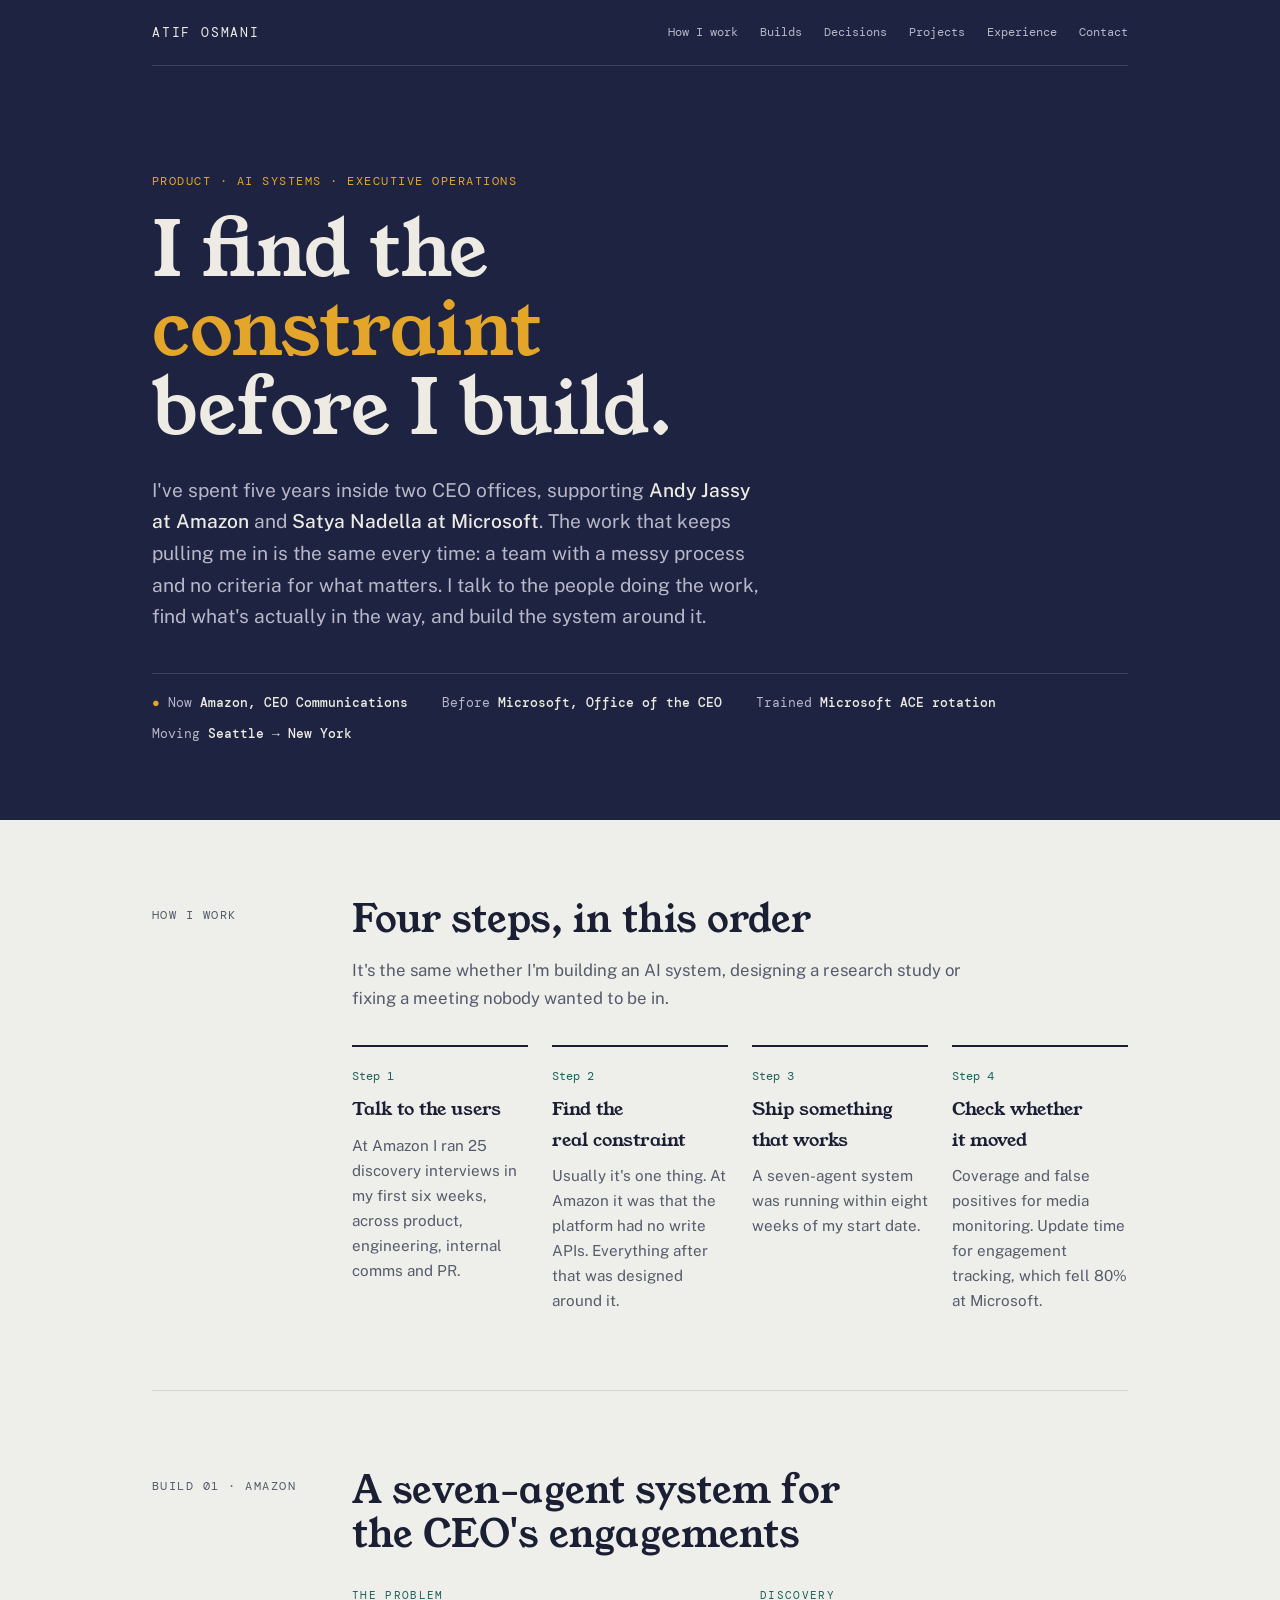
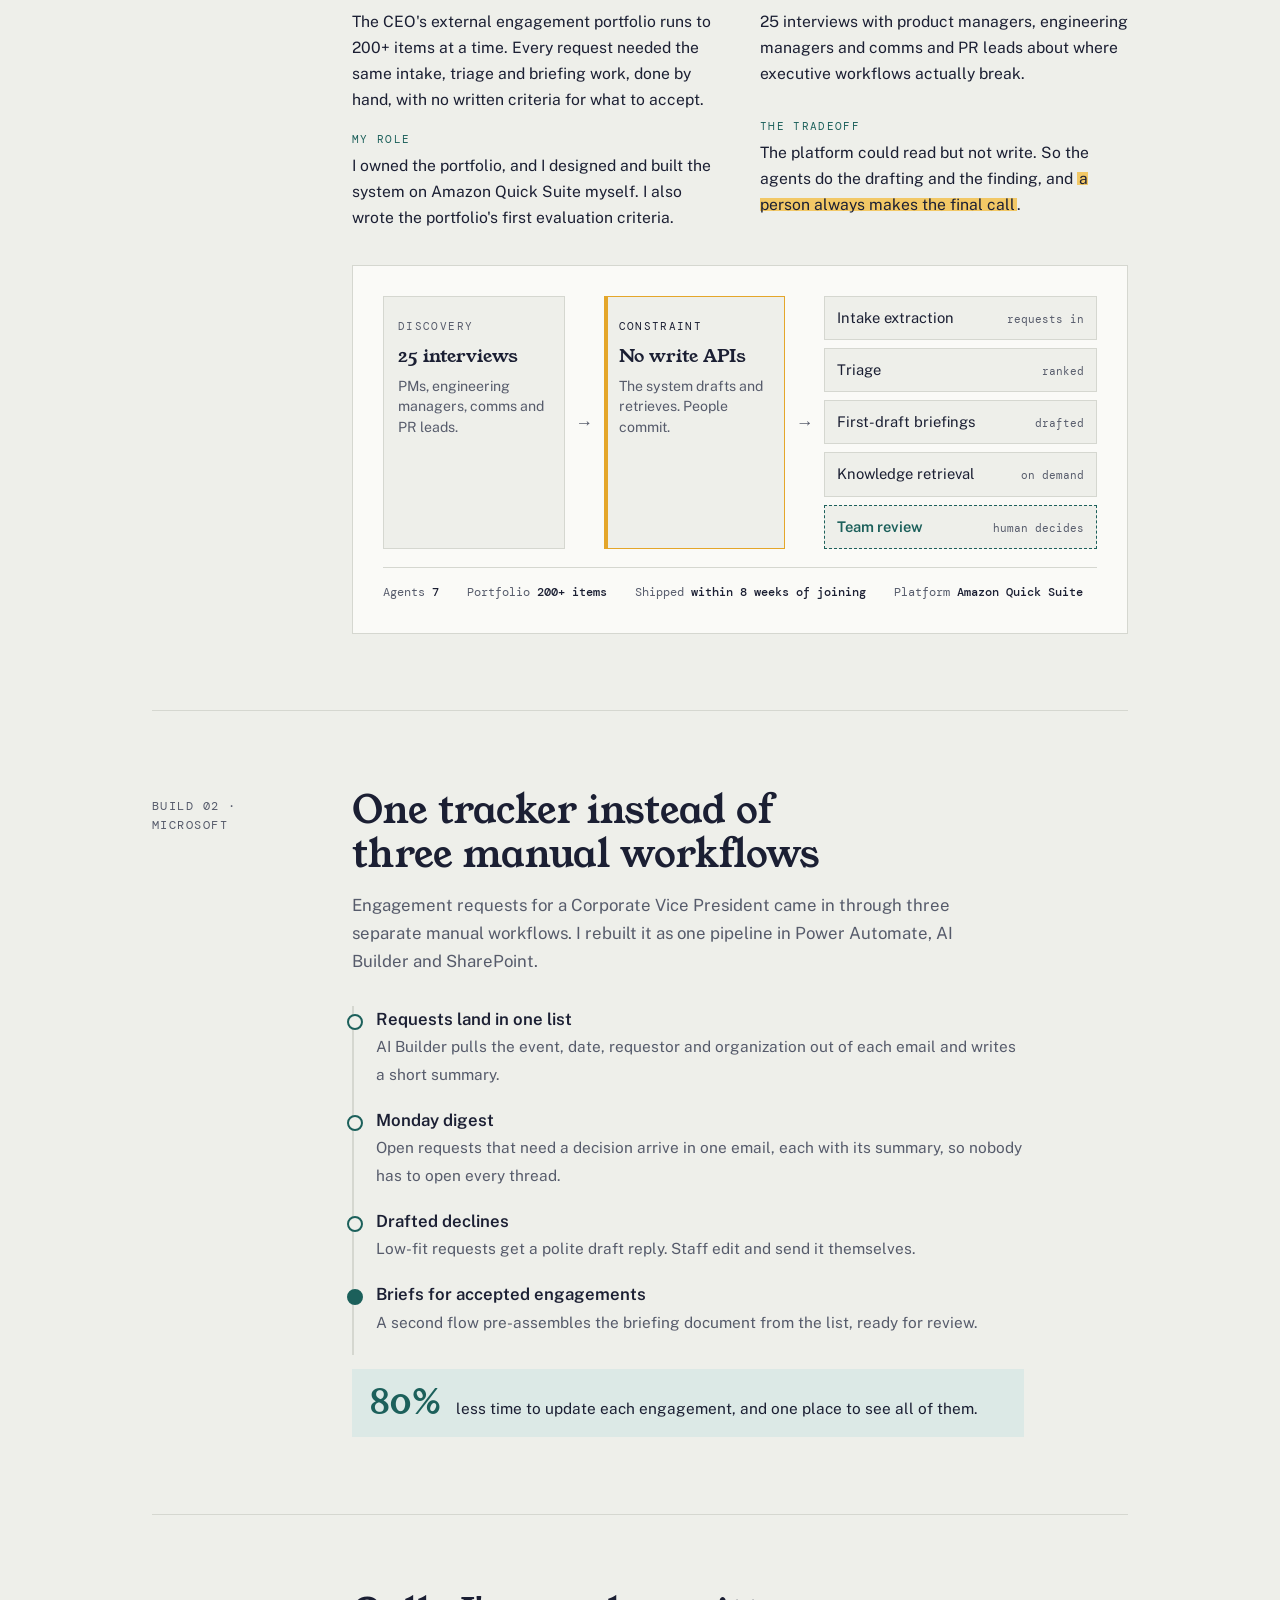
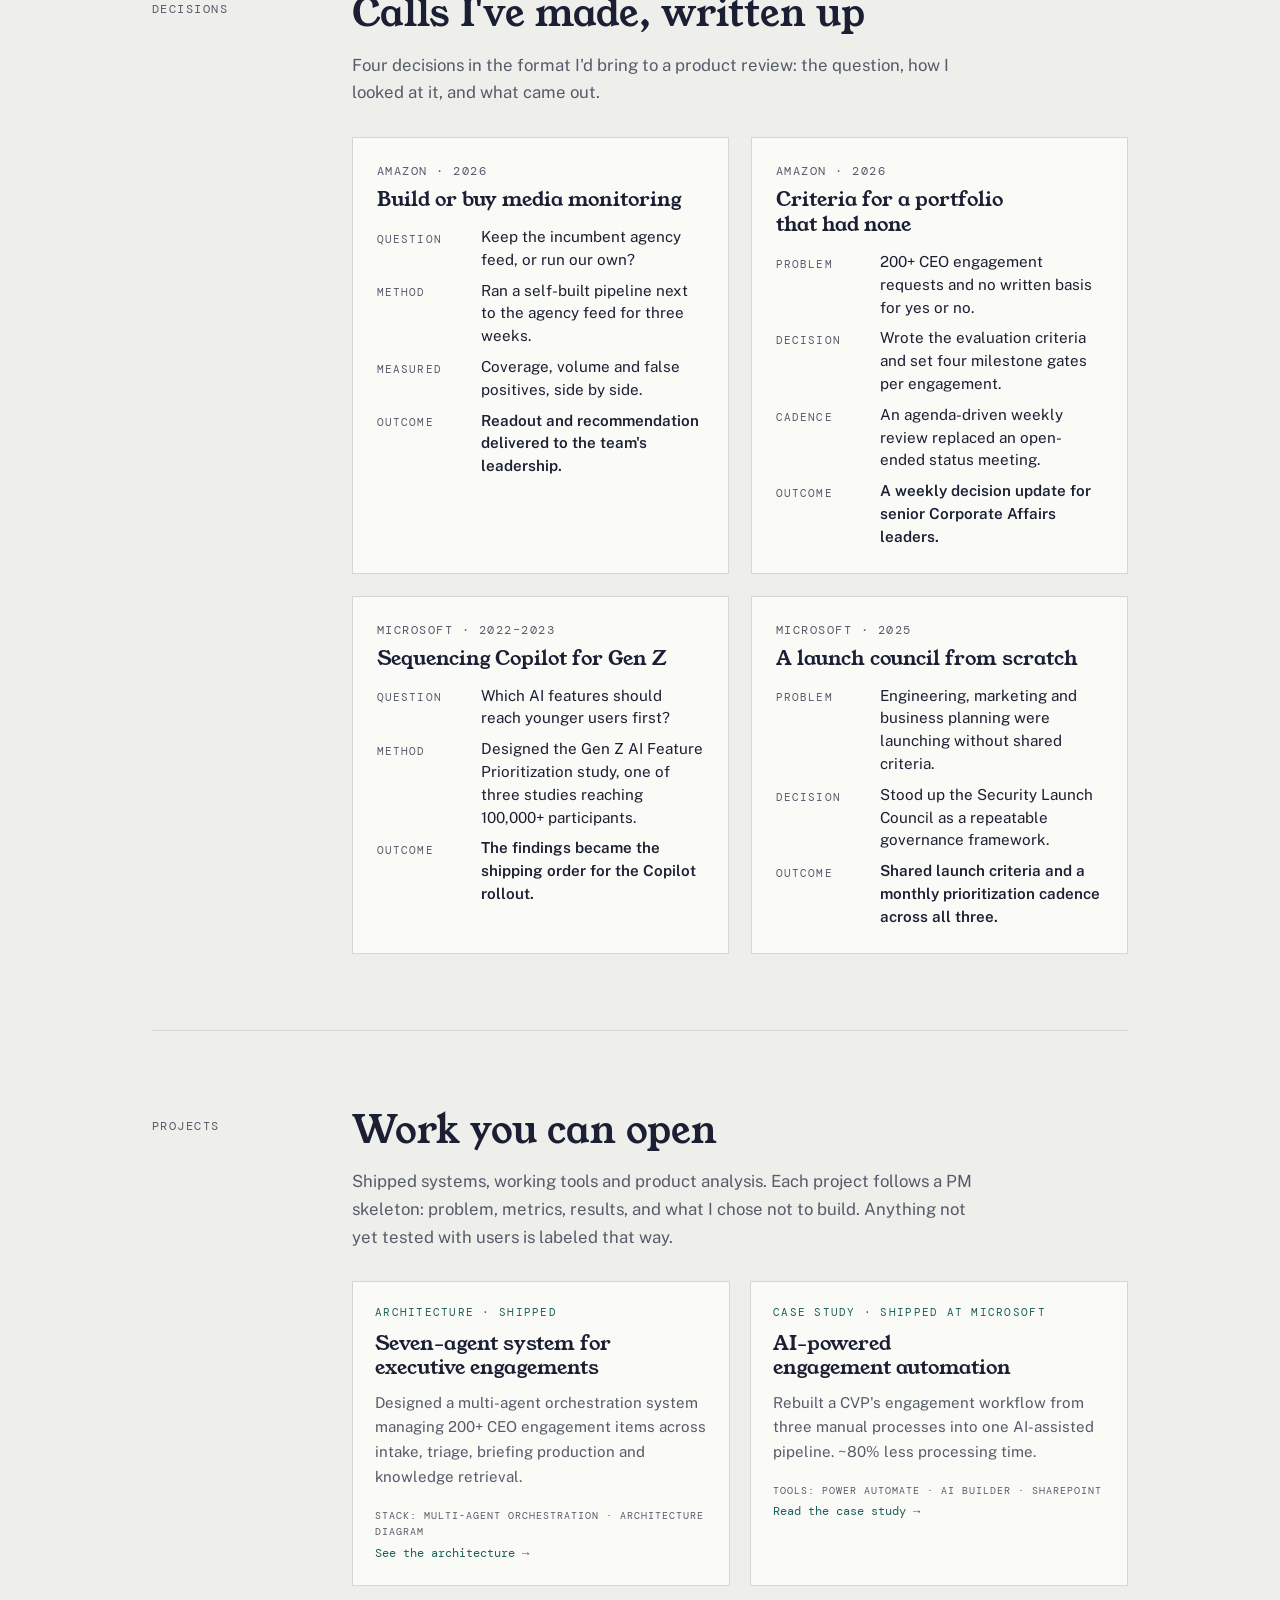
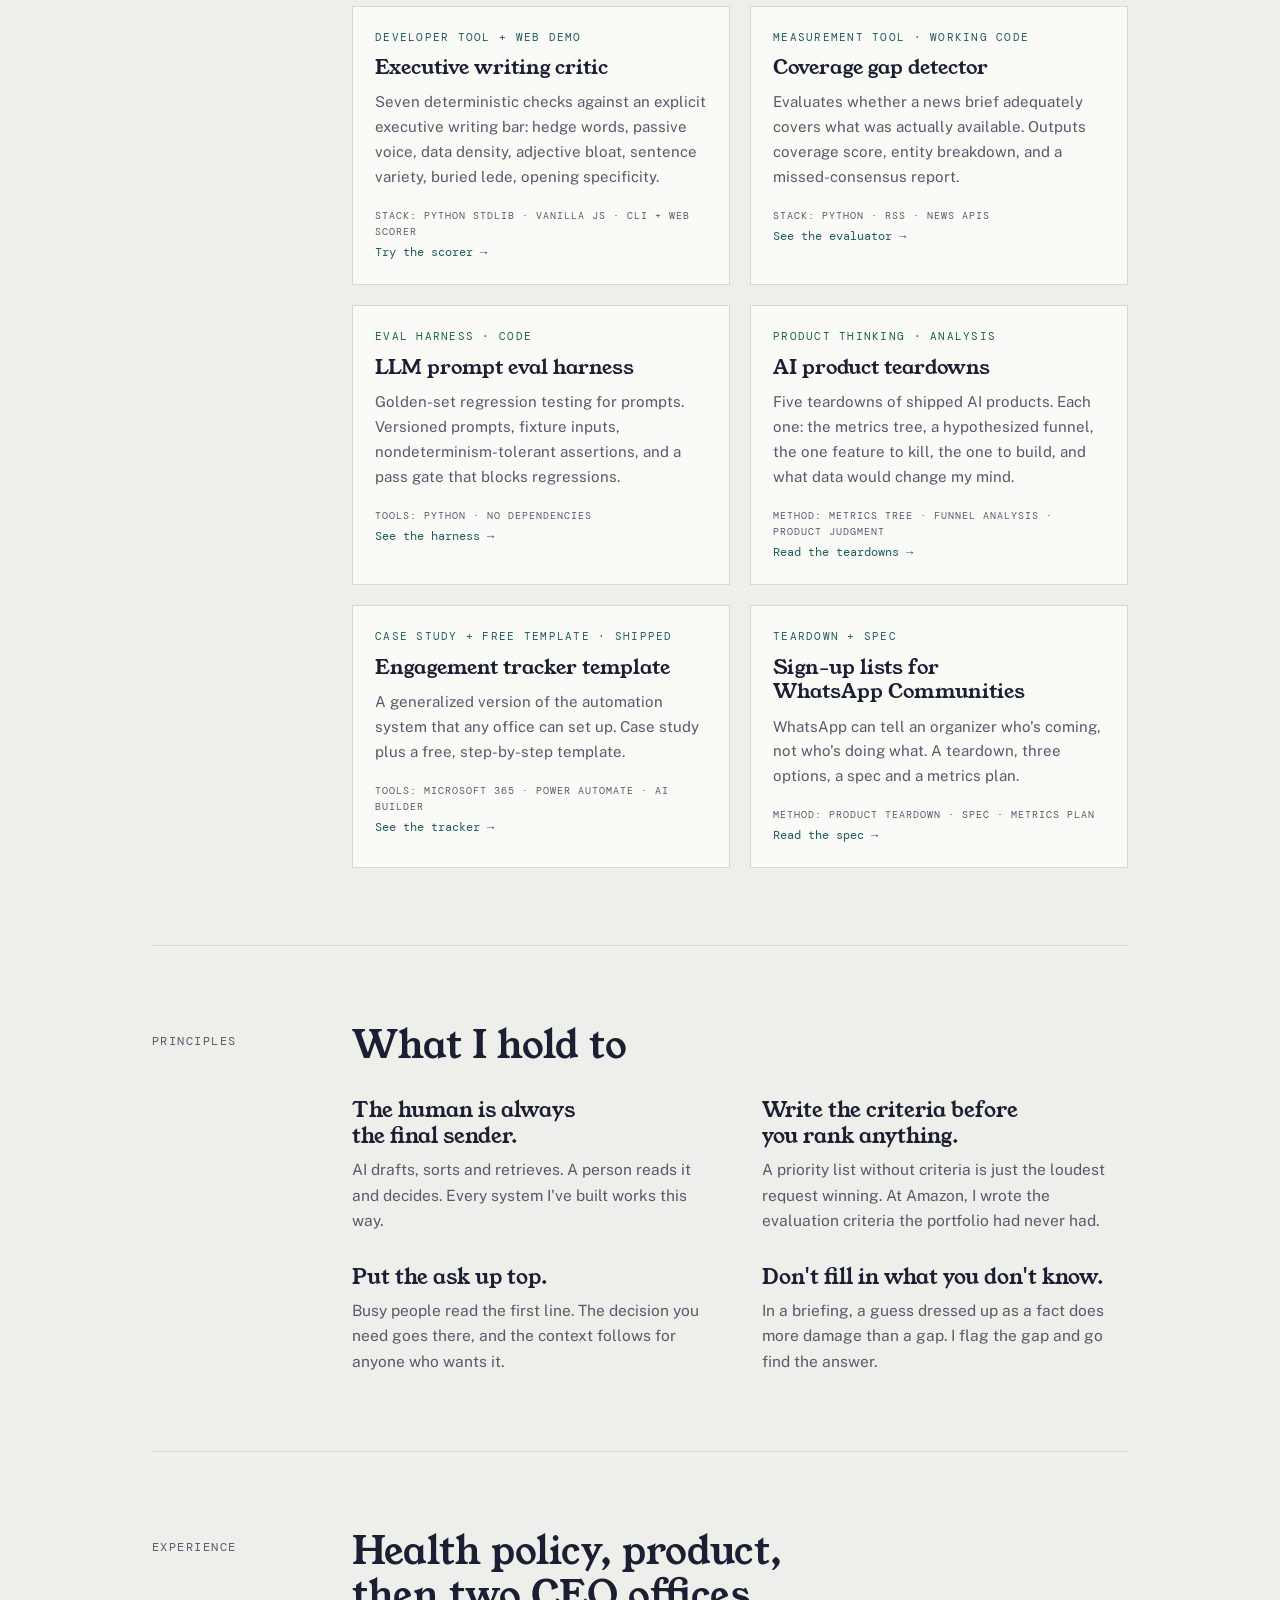
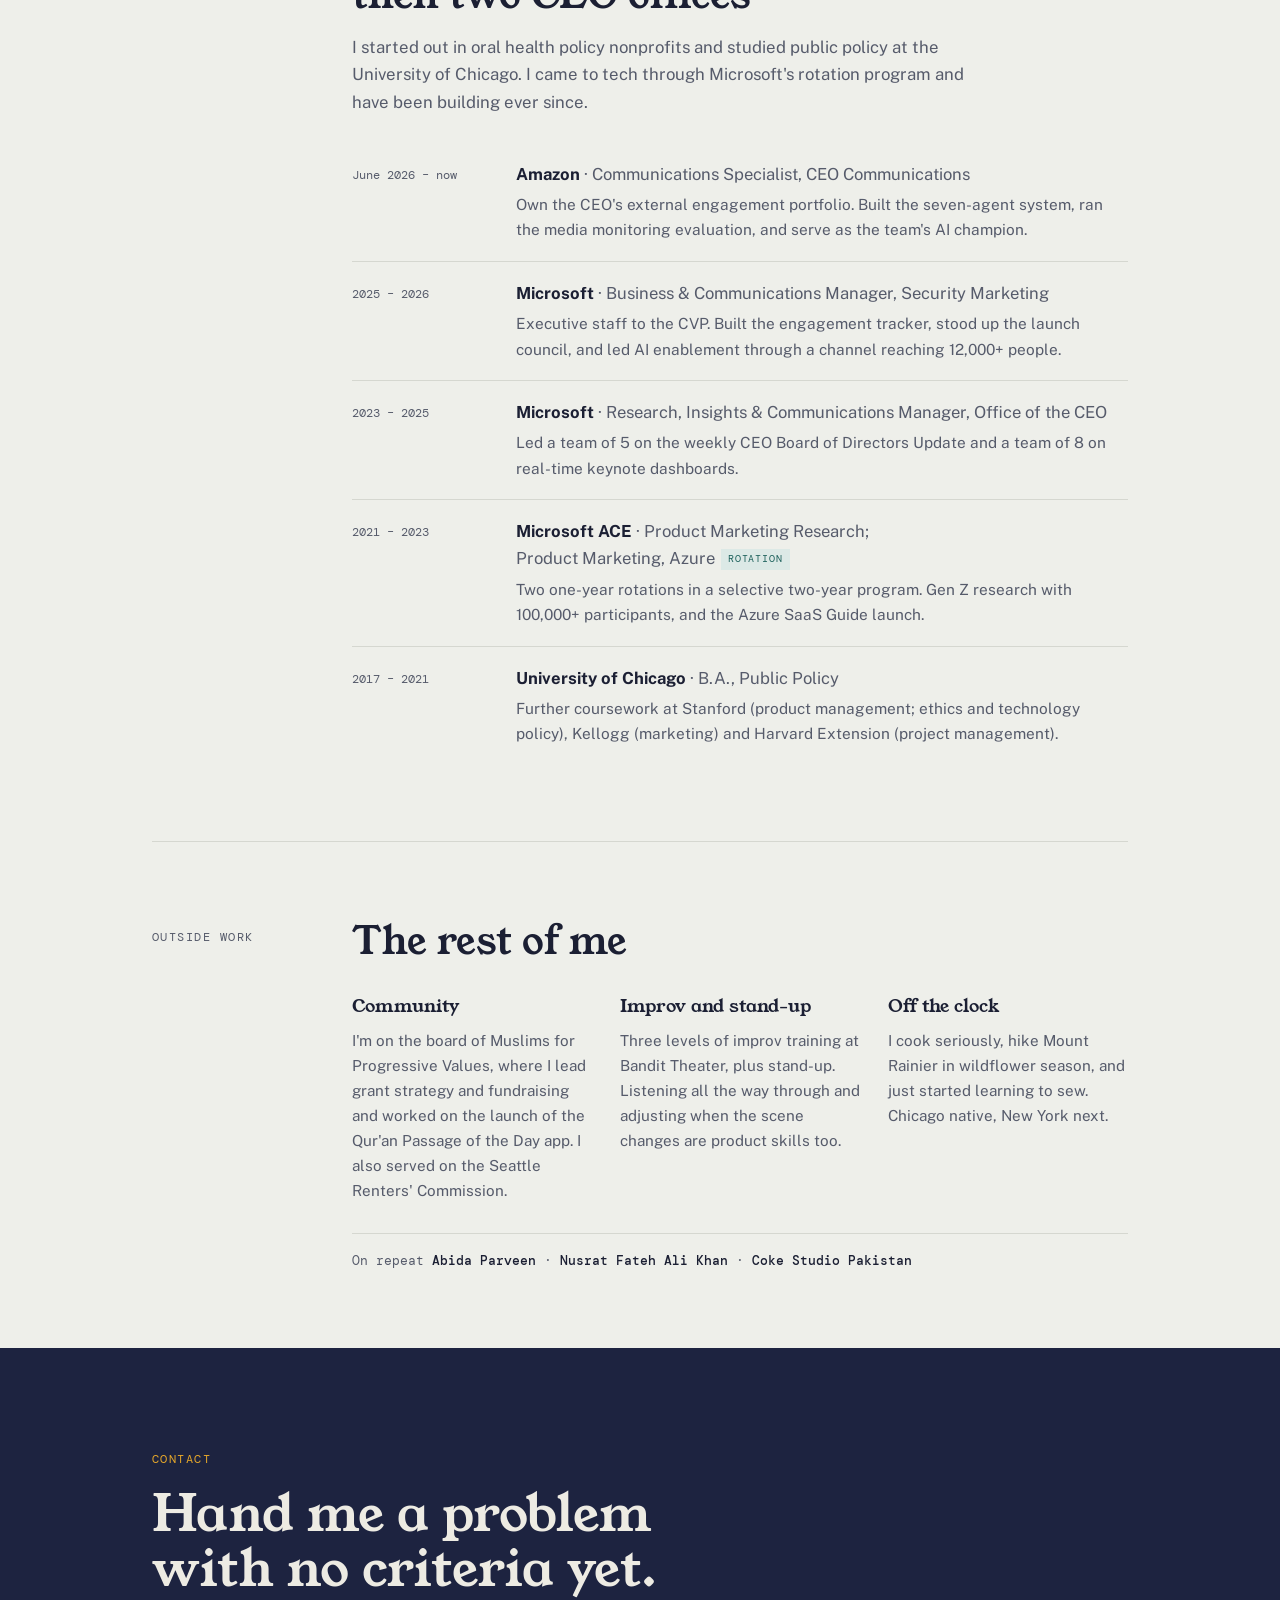
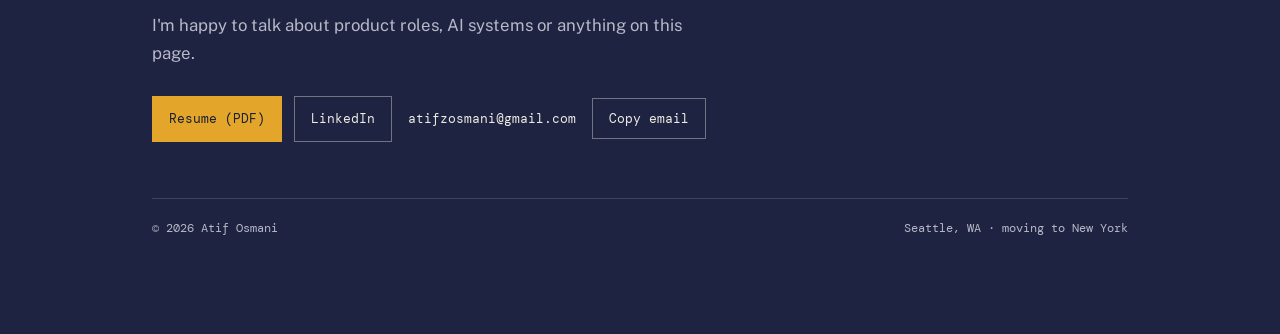
==== index.html @ 1405d745 "Add full PM portfolio: agent system, writing critic, coverage gap detector, eval harness, AI teardow" ====
<!DOCTYPE html>
<html lang="en">
<head>
<meta charset="UTF-8">
<meta name="viewport" content="width=device-width, initial-scale=1.0">
<title>Atif Osmani</title>
<meta name="description" content="Atif Osmani builds AI systems and operating models for executive teams. He starts with the users and finds the constraint before he builds.">
<link rel="preconnect" href="https://fonts.googleapis.com">
<link rel="preconnect" href="https://fonts.gstatic.com" crossorigin>
<link href="https://fonts.googleapis.com/css2?family=Young+Serif&family=Public+Sans:ital,wght@0,400;0,500;0,600;0,700;1,400&family=DM+Mono:wght@400;500&display=swap" rel="stylesheet">
<style>
/* Layout: an indigo title band, then a working notebook. A narrow margin rail labels each section the way a spec labels its fields. Marigold is used only to mark the thing that matters. */
:root{
  --paper:#EEEFEA;
  --sheet:#FAFAF7;
  --ink:#1B1F33;
  --muted:#565B6B;
  --rule:#D5D7D0;
  --indigo:#1D2340;
  --on-indigo:#EDEBE3;
  --on-indigo-muted:#B9B8C8;
  --marigold:#E4A62A;
  --mark-bg:#F2C866;
  --teal:#1C605B;
  --teal-soft:#DCE9E6;
  --display:'Young Serif',Georgia,'Times New Roman',serif;
  --body:'Public Sans','Helvetica Neue',Arial,sans-serif;
  --mono:'DM Mono',ui-monospace,Menlo,monospace;
  --rail:10.5rem;
  --maxw:66rem;
}
@media (prefers-color-scheme:dark){:root:not([data-theme="light"]){
  --paper:#12152A;--sheet:#191D34;--ink:#E9E8E1;--muted:#A3A5B6;--rule:#2B3049;
  --indigo:#0C0F20;--on-indigo:#EDEBE3;--on-indigo-muted:#A9A8BA;
  --marigold:#E9B447;--mark-bg:#7A5A12;--teal:#78C4BA;--teal-soft:#1B3431;color-scheme:dark}}
:root[data-theme="dark"]{
  --paper:#12152A;--sheet:#191D34;--ink:#E9E8E1;--muted:#A3A5B6;--rule:#2B3049;
  --indigo:#0C0F20;--on-indigo:#EDEBE3;--on-indigo-muted:#A9A8BA;
  --marigold:#E9B447;--mark-bg:#7A5A12;--teal:#78C4BA;--teal-soft:#1B3431;color-scheme:dark}

*{box-sizing:border-box}
html{scroll-behavior:smooth}
body{margin:0;background:var(--paper);color:var(--ink);font-family:var(--body);font-size:1.05rem;line-height:1.65;-webkit-font-smoothing:antialiased}
.wrap{max-width:var(--maxw);margin:0 auto;padding-inline:clamp(16px,4vw,40px)}
a{color:var(--teal);text-underline-offset:3px}
a:focus-visible,button:focus-visible{outline:2px solid var(--marigold);outline-offset:3px;border-radius:2px}
h1,h2,h3{font-family:var(--display);font-weight:400;text-wrap:balance;margin:0}
p{margin:0}
.label{font-family:var(--mono);font-size:.72rem;letter-spacing:.13em;text-transform:uppercase;color:var(--muted)}

/* title band */
.band{background:var(--indigo);color:var(--on-indigo)}
.top{display:flex;justify-content:space-between;align-items:center;gap:16px;flex-wrap:wrap;padding-block:22px;border-bottom:1px solid rgba(237,235,227,.16)}
.top .who{font-family:var(--mono);font-size:.8rem;letter-spacing:.14em;text-transform:uppercase}
.top nav{display:flex;gap:22px;flex-wrap:wrap}
.top nav a{font-family:var(--mono);font-size:.78rem;color:var(--on-indigo-muted);text-decoration:none}
.top nav a:hover{color:var(--marigold)}
.hero{padding-block:clamp(52px,8vw,100px) clamp(44px,6vw,76px)}
.hero .label{color:var(--marigold)}
.hero h1{font-size:clamp(2.5rem,6.6vw,4.7rem);line-height:1.05;max-width:13ch;margin-top:18px}
.hero h1 em{font-style:normal;color:var(--marigold)}
.hero .lede{max-width:38rem;font-size:1.2rem;color:var(--on-indigo-muted);margin-top:26px}
.hero .lede b{color:var(--on-indigo);font-weight:500}
.facts{display:flex;flex-wrap:wrap;gap:10px 34px;margin-top:40px;padding-top:18px;border-top:1px solid rgba(237,235,227,.16);font-family:var(--mono);font-size:.8rem;color:var(--on-indigo-muted)}
.facts b{color:var(--on-indigo);font-weight:500}
.facts .dot{color:var(--marigold)}

/* spec rows */
.row{display:grid;grid-template-columns:var(--rail) minmax(0,1fr);gap:32px;padding-block:clamp(48px,6vw,80px);border-top:1px solid var(--rule)}
.row:first-of-type{border-top:0}
.row > .label{padding-top:.55rem}
.row h2{font-size:clamp(1.75rem,3.4vw,2.4rem);line-height:1.15;margin-bottom:16px}
.intro{max-width:40rem;color:var(--muted)}
.intro + .intro{margin-top:12px}
mark{background:linear-gradient(transparent 14%,var(--mark-bg) 14%,var(--mark-bg) 86%,transparent 86%);color:inherit;padding:0 .1em}

/* method */
.steps{list-style:none;padding:0;margin:32px 0 0;display:grid;grid-template-columns:repeat(4,minmax(0,1fr));gap:24px}
.steps li{border-top:2px solid var(--ink);padding-top:14px;min-width:0}
.steps .n{font-family:var(--mono);font-size:.76rem;color:var(--teal)}
.steps h3{font-size:1.15rem;margin:6px 0 8px}
.steps p{font-size:.95rem;color:var(--muted)}

/* case study */
.case{margin-top:30px;display:grid;grid-template-columns:minmax(0,1fr) minmax(0,1fr);gap:18px 40px}
.case dl{margin:0;display:grid;gap:18px}
.case dt{font-family:var(--mono);font-size:.7rem;letter-spacing:.12em;text-transform:uppercase;color:var(--teal);margin-bottom:4px}
.case dd{margin:0;font-size:.98rem}
.flow{margin-top:34px;background:var(--sheet);border:1px solid var(--rule);padding:clamp(18px,3vw,30px)}
.flow-grid{display:grid;grid-template-columns:minmax(0,1fr) auto minmax(0,1fr) auto minmax(0,1.5fr);align-items:stretch;gap:14px}
.node{border:1px solid var(--rule);padding:14px;min-width:0;background:var(--paper)}
.node .label{font-size:.66rem}
.node b{display:block;font-family:var(--display);font-weight:400;font-size:1.12rem;margin:4px 0}
.node p{font-size:.88rem;color:var(--muted);line-height:1.45}
.node.constraint{border-color:var(--marigold);box-shadow:inset 3px 0 0 var(--marigold)}
.node.constraint .label{color:var(--ink)}
.arrow{align-self:center;font-family:var(--mono);color:var(--muted);font-size:1.1rem}
.stages{display:flex;flex-direction:column;gap:8px}
.stage{display:flex;justify-content:space-between;gap:10px;align-items:baseline;border:1px solid var(--rule);background:var(--paper);padding:9px 12px;font-size:.92rem}
.stage span:last-child{font-family:var(--mono);font-size:.7rem;color:var(--muted);white-space:nowrap}
.stage.human{border-style:dashed;border-color:var(--teal)}
.stage.human span:first-child{color:var(--teal);font-weight:600}
.flow-foot{display:flex;flex-wrap:wrap;gap:8px 28px;margin-top:18px;padding-top:14px;border-top:1px solid var(--rule);font-family:var(--mono);font-size:.78rem;color:var(--muted)}
.flow-foot b{color:var(--ink);font-weight:500}

/* pipeline list for case 2 */
.pipe{list-style:none;padding:0;margin:30px 0 0;border-left:2px solid var(--rule)}
.pipe li{position:relative;padding:0 0 18px 22px;max-width:42rem}
.pipe li::before{content:"";position:absolute;left:-7px;top:.5rem;width:12px;height:12px;border-radius:50%;background:var(--paper);border:2px solid var(--teal)}
.pipe li.last::before{background:var(--teal)}
.pipe b{display:block;font-weight:600}
.pipe span{color:var(--muted);font-size:.96rem}
.result{display:flex;align-items:baseline;gap:14px;flex-wrap:wrap;margin-top:14px;padding:16px 18px;background:var(--teal-soft);max-width:42rem}
.result .big{font-family:var(--display);font-size:2.2rem;line-height:1;color:var(--teal)}
.result p{font-size:.96rem;flex:1;min-width:14rem}

/* decision records */
.records{display:grid;grid-template-columns:repeat(2,minmax(0,1fr));gap:22px;margin-top:30px}
.record{background:var(--sheet);border:1px solid var(--rule);padding:24px;min-width:0;display:flex;flex-direction:column;gap:14px}
.record header{display:flex;flex-direction:column;gap:6px}
.record h3{font-size:1.25rem;line-height:1.25}
.record dl{margin:0;display:grid;grid-template-columns:5.6rem minmax(0,1fr);gap:8px 14px}
.record dt{font-family:var(--mono);font-size:.68rem;letter-spacing:.1em;text-transform:uppercase;color:var(--muted);padding-top:.3rem}
.record dd{margin:0;font-size:.95rem;line-height:1.5}
.record dd.out{font-weight:600}

/* projects */
.projects{display:grid;grid-template-columns:repeat(3,minmax(0,1fr));gap:20px;margin-top:30px}
.project{display:flex;flex-direction:column;gap:10px;background:var(--sheet);border:1px solid var(--rule);padding:22px;text-decoration:none;color:var(--ink);min-width:0;transition:border-color .15s,transform .15s}
.project:hover{border-color:var(--teal);transform:translateY(-2px)}
.project h3{font-size:1.22rem;line-height:1.25}
.project p{font-size:.94rem;color:var(--muted)}
.project .go{margin-top:auto;font-family:var(--mono);font-size:.76rem;color:var(--teal)}
.project .kind{font-family:var(--mono);font-size:.66rem;letter-spacing:.12em;text-transform:uppercase;color:var(--teal)}

/* principles */
.principles{display:grid;grid-template-columns:repeat(2,minmax(0,1fr));gap:30px 44px;margin-top:30px}
.principle{min-width:0}
.principle h3{font-size:1.3rem;line-height:1.25;margin-bottom:8px}
.principle p{font-size:.97rem;color:var(--muted)}

/* experience */
.xp{list-style:none;padding:0;margin:26px 0 0}
.xp li{display:grid;grid-template-columns:9rem minmax(0,1fr);gap:20px;padding-block:18px;border-bottom:1px solid var(--rule)}
.xp li:last-child{border-bottom:0}
.xp .when{font-family:var(--mono);font-size:.78rem;color:var(--muted);padding-top:.25rem;font-variant-numeric:tabular-nums}
.xp h3{font-family:var(--body);font-weight:700;font-size:1.04rem}
.xp h3 span{font-weight:400;color:var(--muted)}
.xp p{font-size:.96rem;color:var(--muted);margin-top:4px;max-width:44rem}
.xp .tag{display:inline-block;font-family:var(--mono);font-size:.64rem;letter-spacing:.08em;text-transform:uppercase;color:var(--teal);background:var(--teal-soft);padding:2px 7px;margin-left:6px;vertical-align:2px;font-weight:400}

/* outside */
.outside{display:grid;grid-template-columns:repeat(3,minmax(0,1fr));gap:28px;margin-top:28px}
.outside div{min-width:0}
.outside h3{font-size:1.15rem;margin-bottom:6px}
.outside p{font-size:.95rem;color:var(--muted)}
.listening{margin-top:30px;padding-top:16px;border-top:1px solid var(--rule);font-family:var(--mono);font-size:.8rem;color:var(--muted)}
.listening b{color:var(--ink);font-weight:500}

/* contact */
.contact{background:var(--indigo);color:var(--on-indigo);padding-block:clamp(56px,8vw,96px)}
.contact .label{color:var(--marigold)}
.contact h2{font-size:clamp(2rem,4.6vw,3.2rem);line-height:1.08;max-width:18ch;margin-top:14px}
.contact p{color:var(--on-indigo-muted);max-width:36rem;margin-top:16px}
.links{display:flex;flex-wrap:wrap;gap:12px;margin-top:28px;align-items:center}
.links a,.copy{font-family:var(--mono);font-size:.84rem;text-decoration:none;border:1px solid rgba(237,235,227,.4);color:var(--on-indigo);background:transparent;padding:11px 16px;cursor:pointer;transition:background .15s,color .15s,border-color .15s}
.links a:hover,.copy:hover{background:var(--on-indigo);color:var(--indigo);border-color:var(--on-indigo)}
.links a.primary{background:var(--marigold);border-color:var(--marigold);color:#1B1F33}
.links a.primary:hover{background:var(--on-indigo);border-color:var(--on-indigo)}
.email{font-family:var(--mono);font-size:.84rem;user-select:all;padding:11px 4px;color:var(--on-indigo)}
.foot{display:flex;justify-content:space-between;flex-wrap:wrap;gap:10px;margin-top:56px;padding-top:20px;border-top:1px solid rgba(237,235,227,.16);font-family:var(--mono);font-size:.72rem;color:var(--on-indigo-muted)}

@media (prefers-reduced-motion:reduce){html{scroll-behavior:auto}*{transition:none!important}}
@media (max-width:900px){
  .row{grid-template-columns:1fr;gap:10px}
  .steps{grid-template-columns:repeat(2,minmax(0,1fr))}
  .flow-grid{grid-template-columns:1fr}
  .arrow{transform:rotate(90deg);justify-self:center}
  .case{grid-template-columns:1fr}
  .outside{grid-template-columns:1fr}
  .projects{grid-template-columns:1fr}
}
@media (max-width:640px){
  .records,.principles,.steps{grid-template-columns:1fr}
  .xp li{grid-template-columns:1fr;gap:4px}
  .record dl{grid-template-columns:1fr;gap:2px}
  .record dd{margin-bottom:8px}
  .top nav{display:none}
}
</style>
</head>
<body>


<div class="band">
  <div class="wrap">
    <div class="top">
      <span class="who">Atif Osmani</span>
      <nav aria-label="Sections">
        <a href="#method">How I work</a>
        <a href="#builds">Builds</a>
        <a href="#decisions">Decisions</a>
        <a href="#projects">Projects</a>
        <a href="#experience">Experience</a>
        <a href="#contact">Contact</a>
      </nav>
    </div>
    <header class="hero">
      <span class="label">Product · AI systems · Executive operations</span>
      <h1>I find the <em>constraint</em> before I build.</h1>
      <p class="lede">I've spent five years inside two CEO offices, supporting <b>Andy Jassy at Amazon</b> and <b>Satya Nadella at Microsoft</b>. The work that keeps pulling me in is the same every time: a team with a messy process and no criteria for what matters. I talk to the people doing the work, find what's actually in the way, and build the system around it.</p>
      <div class="facts">
        <span><span class="dot">●</span> Now <b>Amazon, CEO Communications</b></span>
        <span>Before <b>Microsoft, Office of the CEO</b></span>
        <span>Trained <b>Microsoft ACE rotation</b></span>
        <span>Moving <b>Seattle → New York</b></span>
      </div>
    </header>
  </div>
</div>

<main class="wrap">
  <section class="row" id="method">
    <span class="label">How I work</span>
    <div>
      <h2>Four steps, in this order</h2>
      <p class="intro">It's the same whether I'm building an AI system, designing a research study or fixing a meeting nobody wanted to be in.</p>
      <ol class="steps">
        <li><span class="n">Step 1</span><h3>Talk to the users</h3><p>At Amazon I ran 25 discovery interviews in my first six weeks, across product, engineering, internal comms and PR.</p></li>
        <li><span class="n">Step 2</span><h3>Find the real constraint</h3><p>Usually it's one thing. At Amazon it was that the platform had no write APIs. Everything after that was designed around it.</p></li>
        <li><span class="n">Step 3</span><h3>Ship something that works</h3><p>A seven-agent system was running within eight weeks of my start date.</p></li>
        <li><span class="n">Step 4</span><h3>Check whether it moved</h3><p>Coverage and false positives for media monitoring. Update time for engagement tracking, which fell 80% at Microsoft.</p></li>
      </ol>
    </div>
  </section>

  <section class="row" id="builds">
    <span class="label">Build 01 · Amazon</span>
    <div>
      <h2>A seven-agent system for the CEO's engagements</h2>
      <div class="case">
        <dl>
          <div><dt>The problem</dt><dd>The CEO's external engagement portfolio runs to 200+ items at a time. Every request needed the same intake, triage and briefing work, done by hand, with no written criteria for what to accept.</dd></div>
          <div><dt>My role</dt><dd>I owned the portfolio, and I designed and built the system on Amazon Quick Suite myself. I also wrote the portfolio's first evaluation criteria.</dd></div>
        </dl>
        <dl>
          <div><dt>Discovery</dt><dd>25 interviews with product managers, engineering managers and comms and PR leads about where executive workflows actually break.</dd></div>
          <div><dt>The tradeoff</dt><dd>The platform could read but not write. So the agents do the drafting and the finding, and <mark>a person always makes the final call</mark>.</dd></div>
        </dl>
      </div>
      <div class="flow" role="figure" aria-label="Discovery interviews led to a platform constraint, which shaped four agent stages ending with human review">
        <div class="flow-grid">
          <div class="node">
            <span class="label">Discovery</span>
            <b>25 interviews</b>
            <p>PMs, engineering managers, comms and PR leads.</p>
          </div>
          <span class="arrow" aria-hidden="true">→</span>
          <div class="node constraint">
            <span class="label">Constraint</span>
            <b>No write APIs</b>
            <p>The system drafts and retrieves. People commit.</p>
          </div>
          <span class="arrow" aria-hidden="true">→</span>
          <div class="stages">
            <div class="stage"><span>Intake extraction</span><span>requests in</span></div>
            <div class="stage"><span>Triage</span><span>ranked</span></div>
            <div class="stage"><span>First-draft briefings</span><span>drafted</span></div>
            <div class="stage"><span>Knowledge retrieval</span><span>on demand</span></div>
            <div class="stage human"><span>Team review</span><span>human decides</span></div>
          </div>
        </div>
        <div class="flow-foot">
          <span>Agents <b>7</b></span>
          <span>Portfolio <b>200+ items</b></span>
          <span>Shipped <b>within 8 weeks of joining</b></span>
          <span>Platform <b>Amazon Quick Suite</b></span>
        </div>
      </div>
    </div>
  </section>

  <section class="row">
    <span class="label">Build 02 · Microsoft</span>
    <div>
      <h2>One tracker instead of three manual workflows</h2>
      <p class="intro">Engagement requests for a Corporate Vice President came in through three separate manual workflows. I rebuilt it as one pipeline in Power Automate, AI Builder and SharePoint.</p>
      <ol class="pipe">
        <li><b>Requests land in one list</b><span>AI Builder pulls the event, date, requestor and organization out of each email and writes a short summary.</span></li>
        <li><b>Monday digest</b><span>Open requests that need a decision arrive in one email, each with its summary, so nobody has to open every thread.</span></li>
        <li><b>Drafted declines</b><span>Low-fit requests get a polite draft reply. Staff edit and send it themselves.</span></li>
        <li class="last"><b>Briefs for accepted engagements</b><span>A second flow pre-assembles the briefing document from the list, ready for review.</span></li>
      </ol>
      <div class="result"><span class="big">80%</span><p>less time to update each engagement, and one place to see all of them.</p></div>
    </div>
  </section>

  <section class="row" id="decisions">
    <span class="label">Decisions</span>
    <div>
      <h2>Calls I've made, written up</h2>
      <p class="intro">Four decisions in the format I'd bring to a product review: the question, how I looked at it, and what came out.</p>
      <div class="records">
        <article class="record">
          <header><span class="label">Amazon · 2026</span><h3>Build or buy media monitoring</h3></header>
          <dl>
            <dt>Question</dt><dd>Keep the incumbent agency feed, or run our own?</dd>
            <dt>Method</dt><dd>Ran a self-built pipeline next to the agency feed for three weeks.</dd>
            <dt>Measured</dt><dd>Coverage, volume and false positives, side by side.</dd>
            <dt>Outcome</dt><dd class="out">Readout and recommendation delivered to the team's leadership.</dd>
          </dl>
        </article>
        <article class="record">
          <header><span class="label">Amazon · 2026</span><h3>Criteria for a portfolio that had none</h3></header>
          <dl>
            <dt>Problem</dt><dd>200+ CEO engagement requests and no written basis for yes or no.</dd>
            <dt>Decision</dt><dd>Wrote the evaluation criteria and set four milestone gates per engagement.</dd>
            <dt>Cadence</dt><dd>An agenda-driven weekly review replaced an open-ended status meeting.</dd>
            <dt>Outcome</dt><dd class="out">A weekly decision update for senior Corporate Affairs leaders.</dd>
          </dl>
        </article>
        <article class="record">
          <header><span class="label">Microsoft · 2022–2023</span><h3>Sequencing Copilot for Gen Z</h3></header>
          <dl>
            <dt>Question</dt><dd>Which AI features should reach younger users first?</dd>
            <dt>Method</dt><dd>Designed the Gen Z AI Feature Prioritization study, one of three studies reaching 100,000+ participants.</dd>
            <dt>Outcome</dt><dd class="out">The findings became the shipping order for the Copilot rollout.</dd>
          </dl>
        </article>
        <article class="record">
          <header><span class="label">Microsoft · 2025</span><h3>A launch council from scratch</h3></header>
          <dl>
            <dt>Problem</dt><dd>Engineering, marketing and business planning were launching without shared criteria.</dd>
            <dt>Decision</dt><dd>Stood up the Security Launch Council as a repeatable governance framework.</dd>
            <dt>Outcome</dt><dd class="out">Shared launch criteria and a monthly prioritization cadence across all three.</dd>
          </dl>
        </article>
      </div>
    </div>
  </section>

  <section class="row" id="projects">
    <span class="label">Projects</span>
    <div>
      <h2>Work you can open</h2>
      <p class="intro">Shipped systems, working tools and product analysis. Each project follows a PM skeleton: problem, metrics, results, and what I chose not to build. Anything not yet tested with users is labeled that way.</p>
      <div class="projects" style="grid-template-columns:repeat(2,minmax(0,1fr))">
        <a class="project" href="projects/agent-system/">
          <span class="kind">Architecture · Shipped</span>
          <h3>Seven-agent system for executive engagements</h3>
          <p>Designed a multi-agent orchestration system managing 200+ CEO engagement items across intake, triage, briefing production and knowledge retrieval.</p>
          <span class="go" style="margin-top:8px">
            <span style="display:block;font-size:.62rem;letter-spacing:.1em;text-transform:uppercase;color:var(--muted);margin-bottom:2px">Stack: Multi-agent orchestration · Architecture diagram</span>
            See the architecture →
          </span>
        </a>
        <a class="project" href="projects/oceo-automation/">
          <span class="kind">Case study · Shipped at Microsoft</span>
          <h3>AI-powered engagement automation</h3>
          <p>Rebuilt a CVP's engagement workflow from three manual processes into one AI-assisted pipeline. ~80% less processing time.</p>
          <span class="go" style="margin-top:8px">
            <span style="display:block;font-size:.62rem;letter-spacing:.1em;text-transform:uppercase;color:var(--muted);margin-bottom:2px">Tools: Power Automate · AI Builder · SharePoint</span>
            Read the case study →
          </span>
        </a>
        <a class="project" href="projects/writing-critic/">
          <span class="kind">Developer tool + web demo</span>
          <h3>Executive writing critic</h3>
          <p>Seven deterministic checks against an explicit executive writing bar: hedge words, passive voice, data density, adjective bloat, sentence variety, buried lede, opening specificity.</p>
          <span class="go" style="margin-top:8px">
            <span style="display:block;font-size:.62rem;letter-spacing:.1em;text-transform:uppercase;color:var(--muted);margin-bottom:2px">Stack: Python stdlib · Vanilla JS · CLI + web scorer</span>
            Try the scorer →
          </span>
        </a>
        <a class="project" href="projects/coverage-gap/">
          <span class="kind">Measurement tool · Working code</span>
          <h3>Coverage gap detector</h3>
          <p>Evaluates whether a news brief adequately covers what was actually available. Outputs coverage score, entity breakdown, and a missed-consensus report.</p>
          <span class="go" style="margin-top:8px">
            <span style="display:block;font-size:.62rem;letter-spacing:.1em;text-transform:uppercase;color:var(--muted);margin-bottom:2px">Stack: Python · RSS · News APIs</span>
            See the evaluator →
          </span>
        </a>
        <a class="project" href="projects/briefing-evals/">
          <span class="kind">Eval harness · Code</span>
          <h3>LLM prompt eval harness</h3>
          <p>Golden-set regression testing for prompts. Versioned prompts, fixture inputs, nondeterminism-tolerant assertions, and a pass gate that blocks regressions.</p>
          <span class="go" style="margin-top:8px">
            <span style="display:block;font-size:.62rem;letter-spacing:.1em;text-transform:uppercase;color:var(--muted);margin-bottom:2px">Tools: Python · No dependencies</span>
            See the harness →
          </span>
        </a>
        <a class="project" href="projects/ai-teardowns/">
          <span class="kind">Product thinking · Analysis</span>
          <h3>AI product teardowns</h3>
          <p>Five teardowns of shipped AI products. Each one: the metrics tree, a hypothesized funnel, the one feature to kill, the one to build, and what data would change my mind.</p>
          <span class="go" style="margin-top:8px">
            <span style="display:block;font-size:.62rem;letter-spacing:.1em;text-transform:uppercase;color:var(--muted);margin-bottom:2px">Method: Metrics tree · Funnel analysis · Product judgment</span>
            Read the teardowns →
          </span>
        </a>
        <a class="project" href="projects/engagement-triage/">
          <span class="kind">Case study + free template · Shipped</span>
          <h3>Engagement tracker template</h3>
          <p>A generalized version of the automation system that any office can set up. Case study plus a free, step-by-step template.</p>
          <span class="go" style="margin-top:8px">
            <span style="display:block;font-size:.62rem;letter-spacing:.1em;text-transform:uppercase;color:var(--muted);margin-bottom:2px">Tools: Microsoft 365 · Power Automate · AI Builder</span>
            See the tracker →
          </span>
        </a>
        <a class="project" href="projects/whatsapp-signups/">
          <span class="kind">Teardown + spec</span>
          <h3>Sign-up lists for WhatsApp Communities</h3>
          <p>WhatsApp can tell an organizer who's coming, not who's doing what. A teardown, three options, a spec and a metrics plan.</p>
          <span class="go" style="margin-top:8px">
            <span style="display:block;font-size:.62rem;letter-spacing:.1em;text-transform:uppercase;color:var(--muted);margin-bottom:2px">Method: Product teardown · Spec · Metrics plan</span>
            Read the spec →
          </span>
        </a>
      </div>
    </div>
  </section>

  <section class="row" id="principles">
    <span class="label">Principles</span>
    <div>
      <h2>What I hold to</h2>
      <div class="principles">
        <div class="principle"><h3>The human is always the final sender.</h3><p>AI drafts, sorts and retrieves. A person reads it and decides. Every system I've built works this way.</p></div>
        <div class="principle"><h3>Write the criteria before you rank anything.</h3><p>A priority list without criteria is just the loudest request winning. At Amazon, I wrote the evaluation criteria the portfolio had never had.</p></div>
        <div class="principle"><h3>Put the ask up top.</h3><p>Busy people read the first line. The decision you need goes there, and the context follows for anyone who wants it.</p></div>
        <div class="principle"><h3>Don't fill in what you don't know.</h3><p>In a briefing, a guess dressed up as a fact does more damage than a gap. I flag the gap and go find the answer.</p></div>
      </div>
    </div>
  </section>

  <section class="row" id="experience">
    <span class="label">Experience</span>
    <div>
      <h2>Health policy, product, then two CEO offices</h2>
      <p class="intro">I started out in oral health policy nonprofits and studied public policy at the University of Chicago. I came to tech through Microsoft's rotation program and have been building ever since.</p>
      <ul class="xp">
        <li>
          <span class="when">June 2026 – now</span>
          <div><h3>Amazon <span>· Communications Specialist, CEO Communications</span></h3>
          <p>Own the CEO's external engagement portfolio. Built the seven-agent system, ran the media monitoring evaluation, and serve as the team's AI champion.</p></div>
        </li>
        <li>
          <span class="when">2025 – 2026</span>
          <div><h3>Microsoft <span>· Business &amp; Communications Manager, Security Marketing</span></h3>
          <p>Executive staff to the CVP. Built the engagement tracker, stood up the launch council, and led AI enablement through a channel reaching 12,000+ people.</p></div>
        </li>
        <li>
          <span class="when">2023 – 2025</span>
          <div><h3>Microsoft <span>· Research, Insights &amp; Communications Manager, Office of the CEO</span></h3>
          <p>Led a team of 5 on the weekly CEO Board of Directors Update and a team of 8 on real-time keynote dashboards.</p></div>
        </li>
        <li>
          <span class="when">2021 – 2023</span>
          <div><h3>Microsoft ACE <span>· Product Marketing Research; Product Marketing, Azure</span><span class="tag">Rotation</span></h3>
          <p>Two one-year rotations in a selective two-year program. Gen Z research with 100,000+ participants, and the Azure SaaS Guide launch.</p></div>
        </li>
        <li>
          <span class="when">2017 – 2021</span>
          <div><h3>University of Chicago <span>· B.A., Public Policy</span></h3>
          <p>Further coursework at Stanford (product management; ethics and technology policy), Kellogg (marketing) and Harvard Extension (project management).</p></div>
        </li>
      </ul>
    </div>
  </section>

  <section class="row" id="outside">
    <span class="label">Outside work</span>
    <div>
      <h2>The rest of me</h2>
      <div class="outside">
        <div><h3>Community</h3><p>I'm on the board of Muslims for Progressive Values, where I lead grant strategy and fundraising and worked on the launch of the Qur'an Passage of the Day app. I also served on the Seattle Renters' Commission.</p></div>
        <div><h3>Improv and stand-up</h3><p>Three levels of improv training at Bandit Theater, plus stand-up. Listening all the way through and adjusting when the scene changes are product skills too.</p></div>
        <div><h3>Off the clock</h3><p>I cook seriously, hike Mount Rainier in wildflower season, and just started learning to sew. Chicago native, New York next.</p></div>
      </div>
      <p class="listening">On repeat <b>Abida Parveen</b> · <b>Nusrat Fateh Ali Khan</b> · <b>Coke Studio Pakistan</b></p>
    </div>
  </section>
</main>

<footer class="contact" id="contact">
  <div class="wrap">
    <span class="label">Contact</span>
    <h2>Hand me a problem with no criteria yet.</h2>
    <p>I'm happy to talk about product roles, AI systems or anything on this page.</p>
    <div class="links">
      <a class="primary" href="Atif_Osmani_Resume.pdf" target="_blank" rel="noopener">Resume (PDF)</a>
      <a href="https://linkedin.com/in/azosmani" target="_blank" rel="noopener">LinkedIn</a>
      <span class="email" id="email">atifzosmani@gmail.com</span>
      <button class="copy" id="copy" type="button">Copy email</button>
    </div>
    <div class="foot"><span>© 2026 Atif Osmani</span><span>Seattle, WA · moving to New York</span></div>
  </div>
</footer>

<script>
document.getElementById('copy').addEventListener('click', function(){
  var btn=this, el=document.getElementById('email');
  function done(){btn.textContent='Copied';setTimeout(function(){btn.textContent='Copy email'},1800)}
  function fallback(){var r=document.createRange();r.selectNodeContents(el);var s=getSelection();s.removeAllRanges();s.addRange(r);btn.textContent='Selected. Press Ctrl+C'}
  try{navigator.clipboard.writeText(el.textContent).then(done,fallback)}catch(e){fallback()}
});
</script>

</body>
</html>
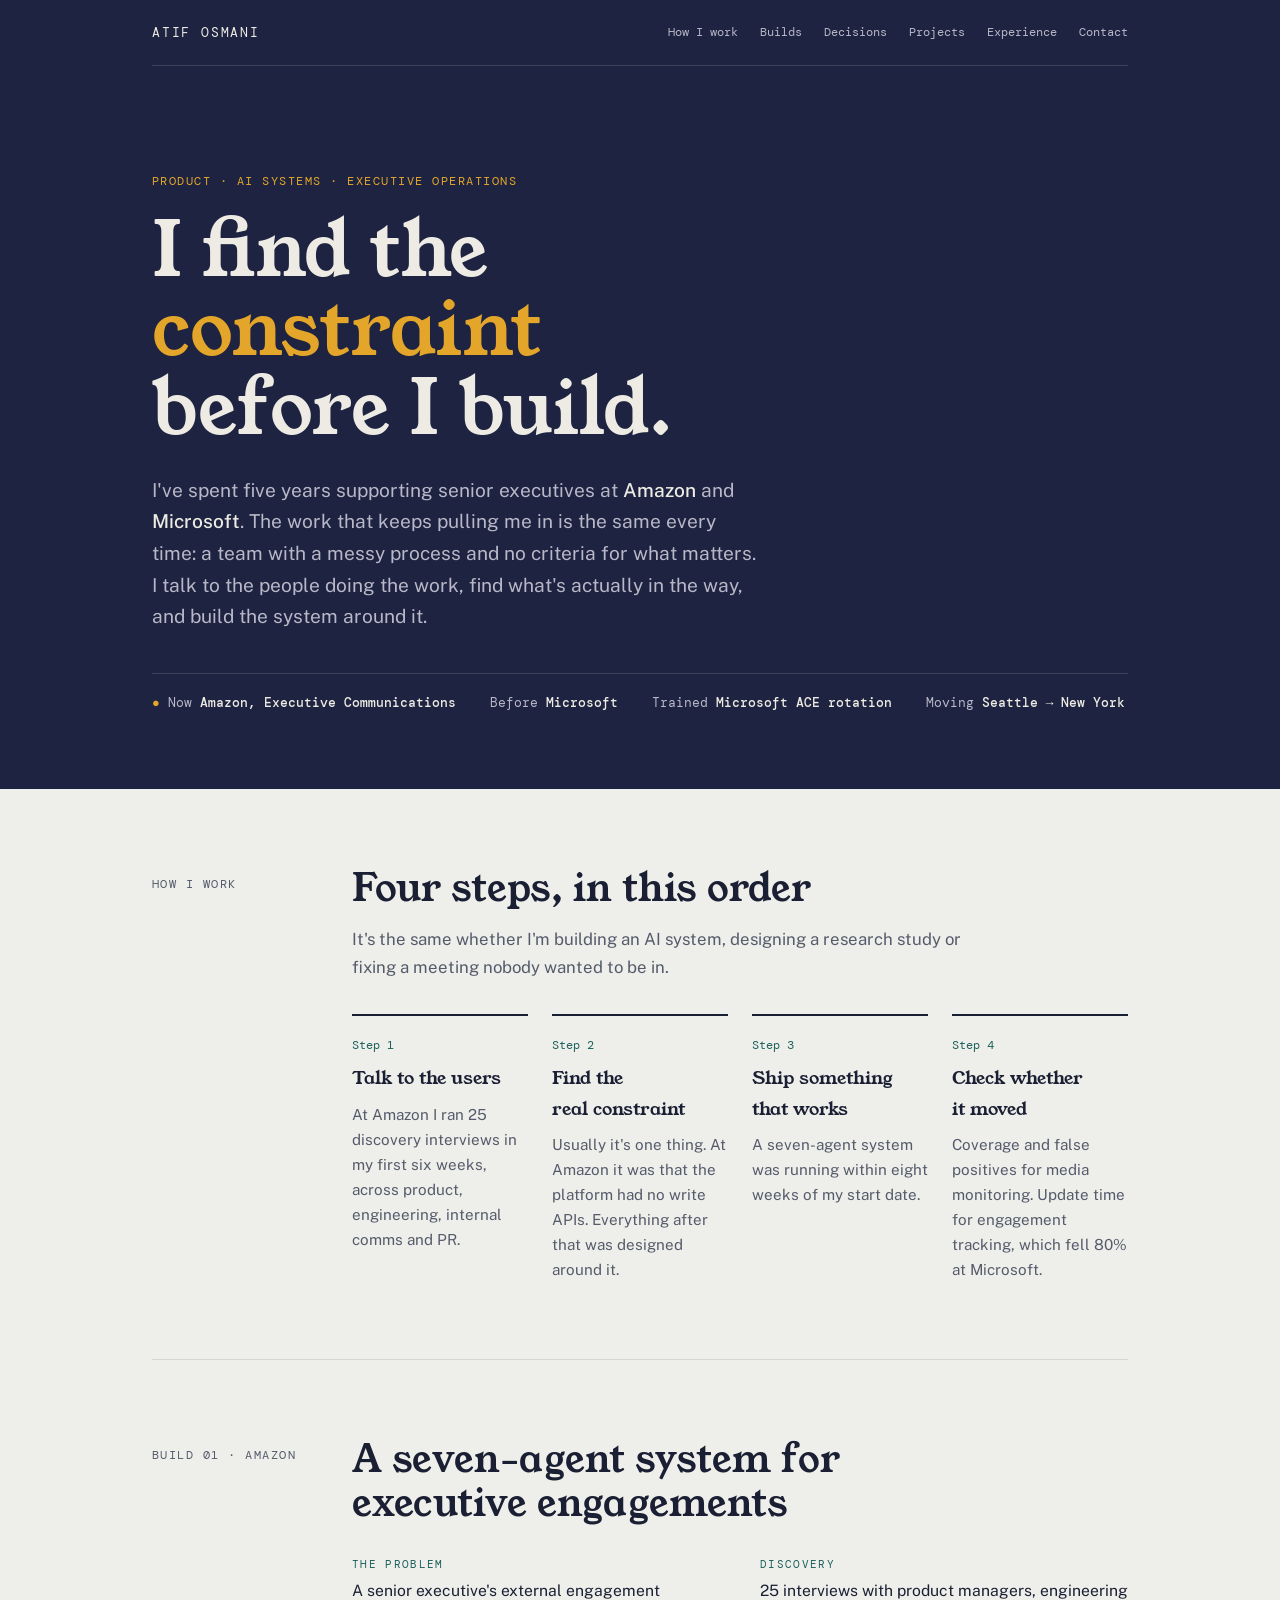
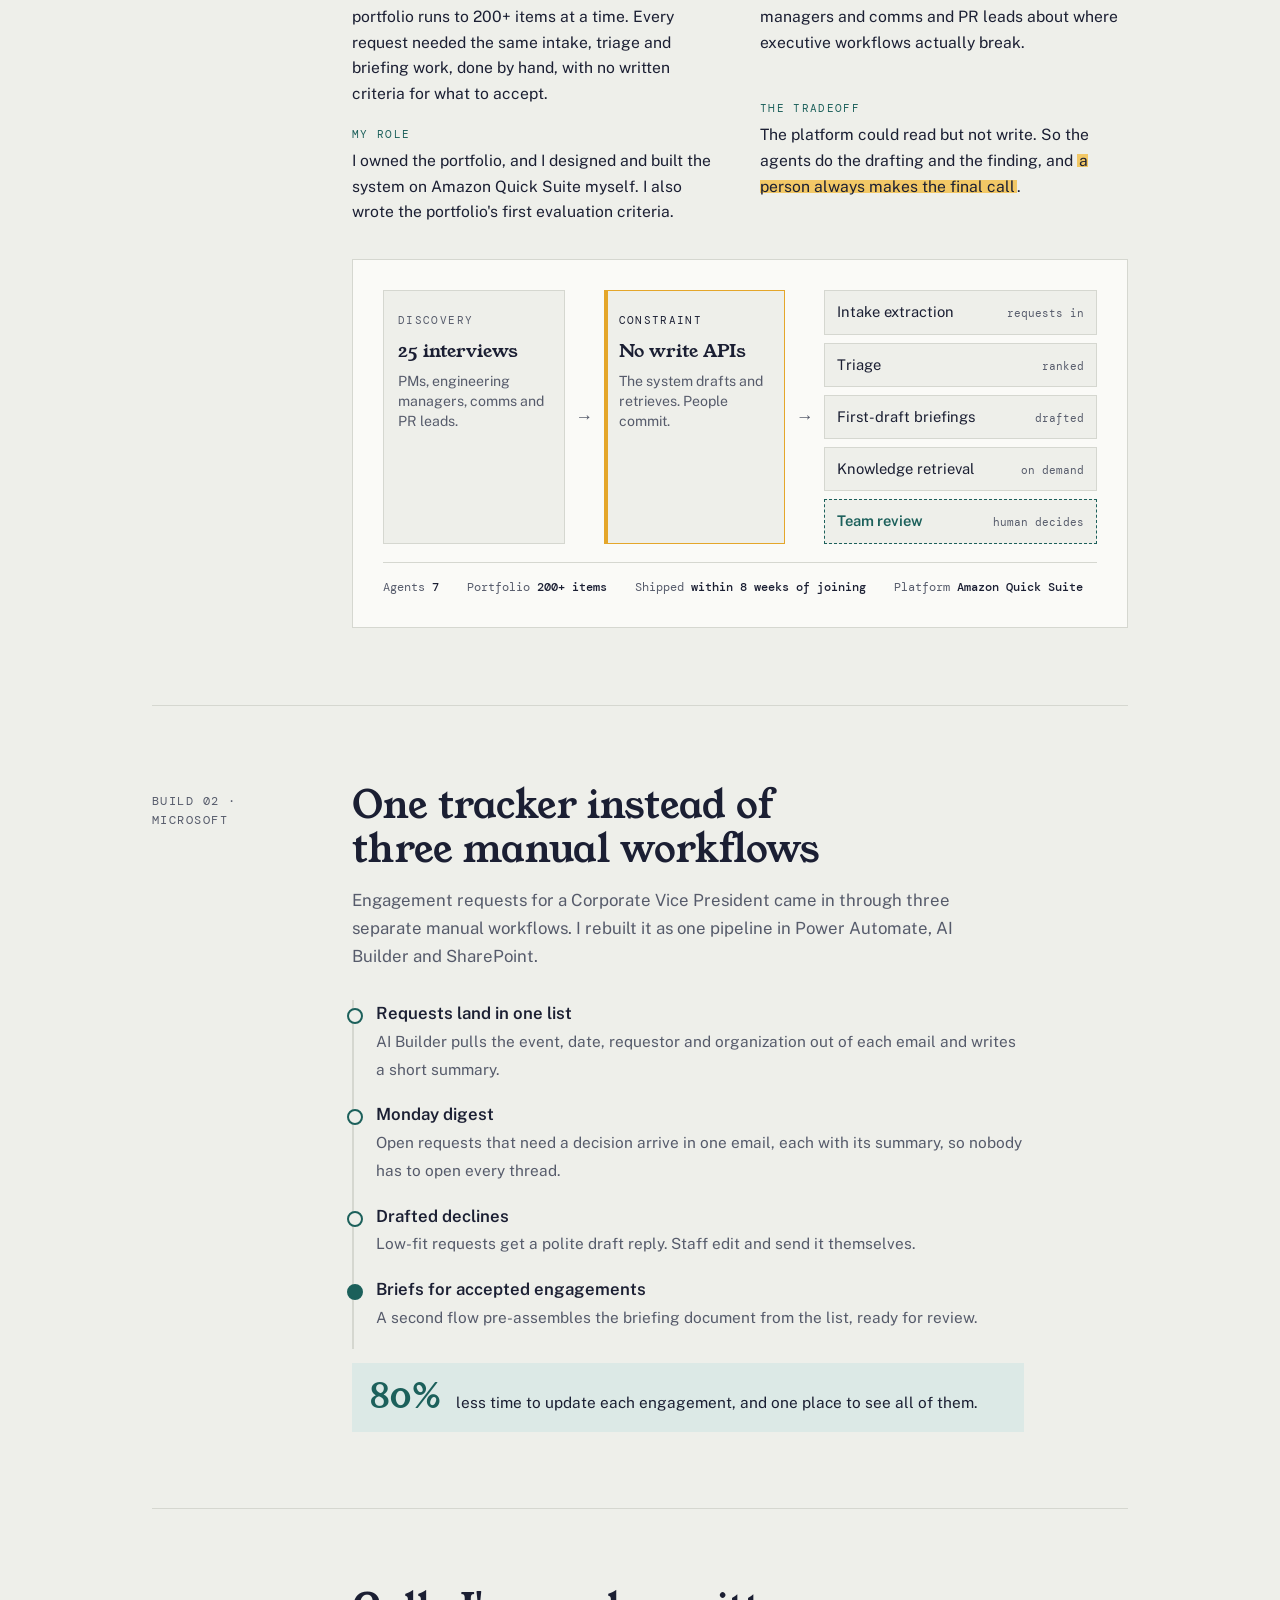
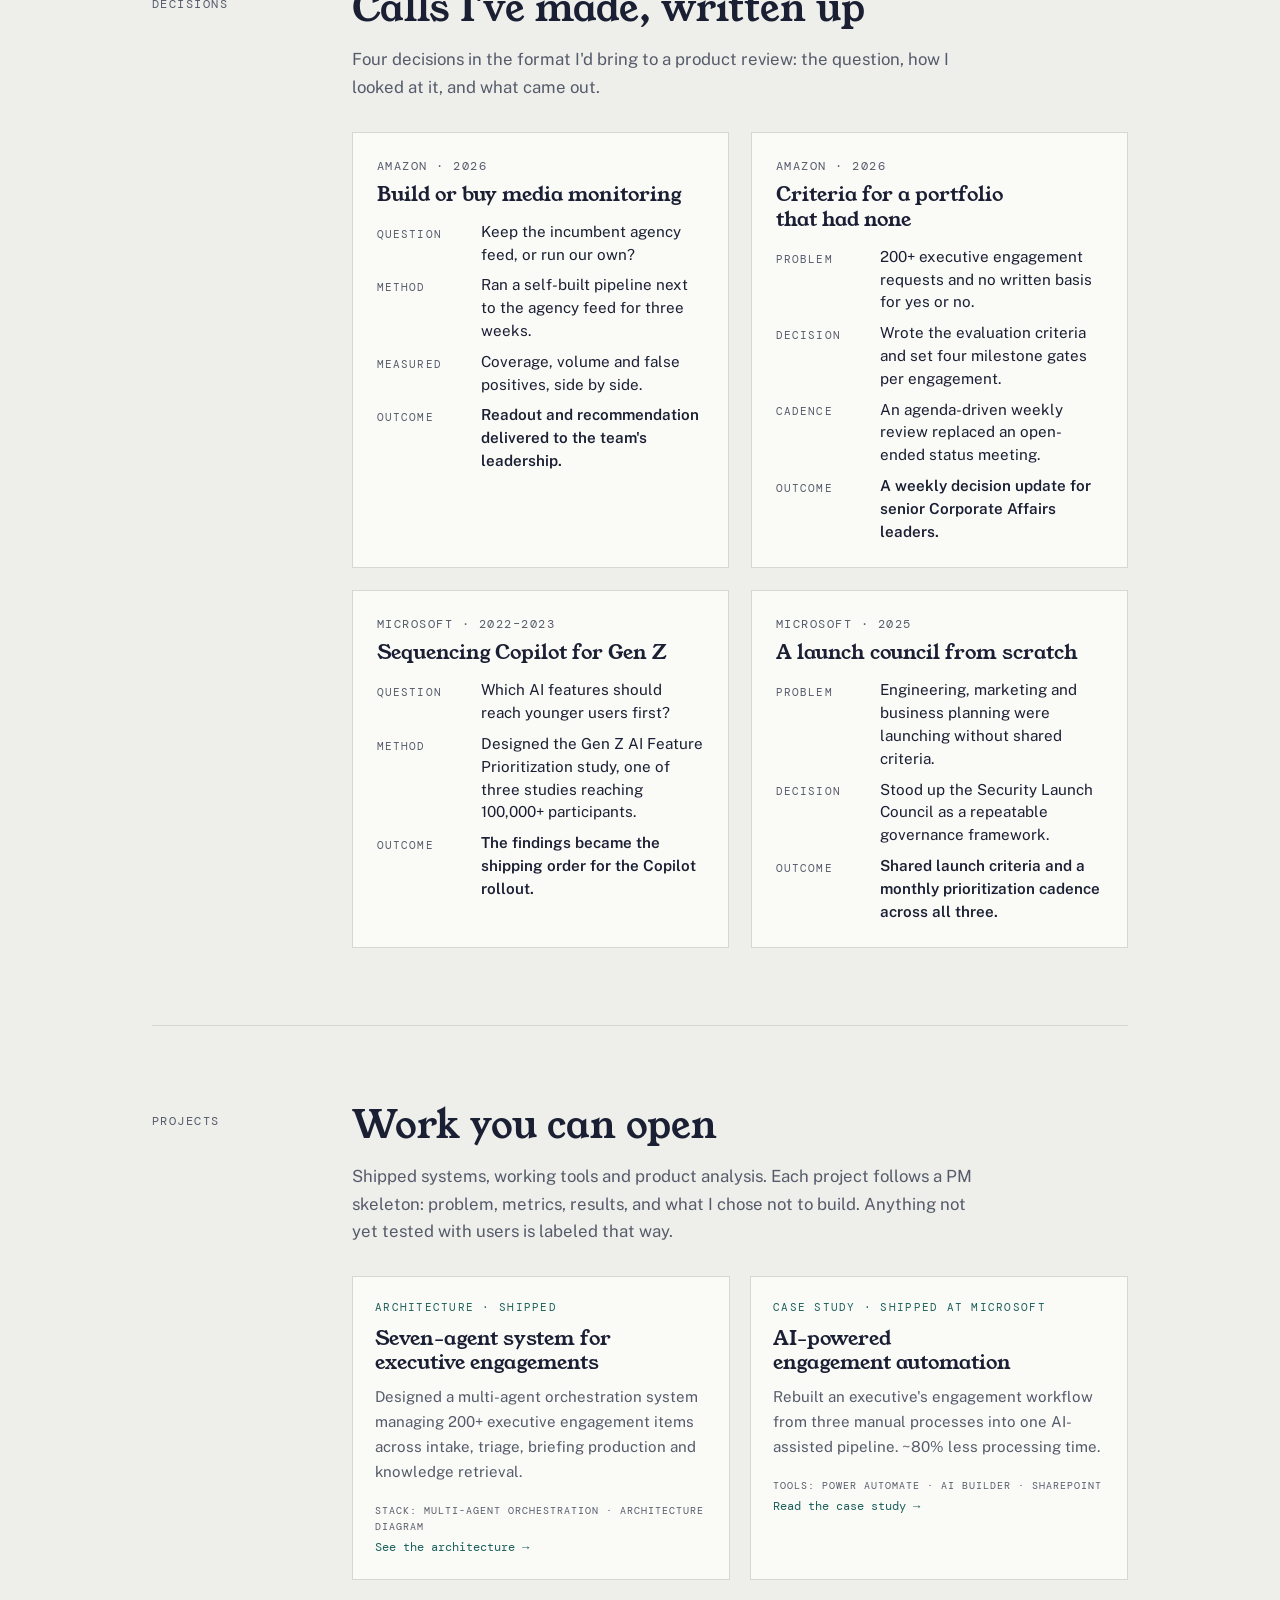
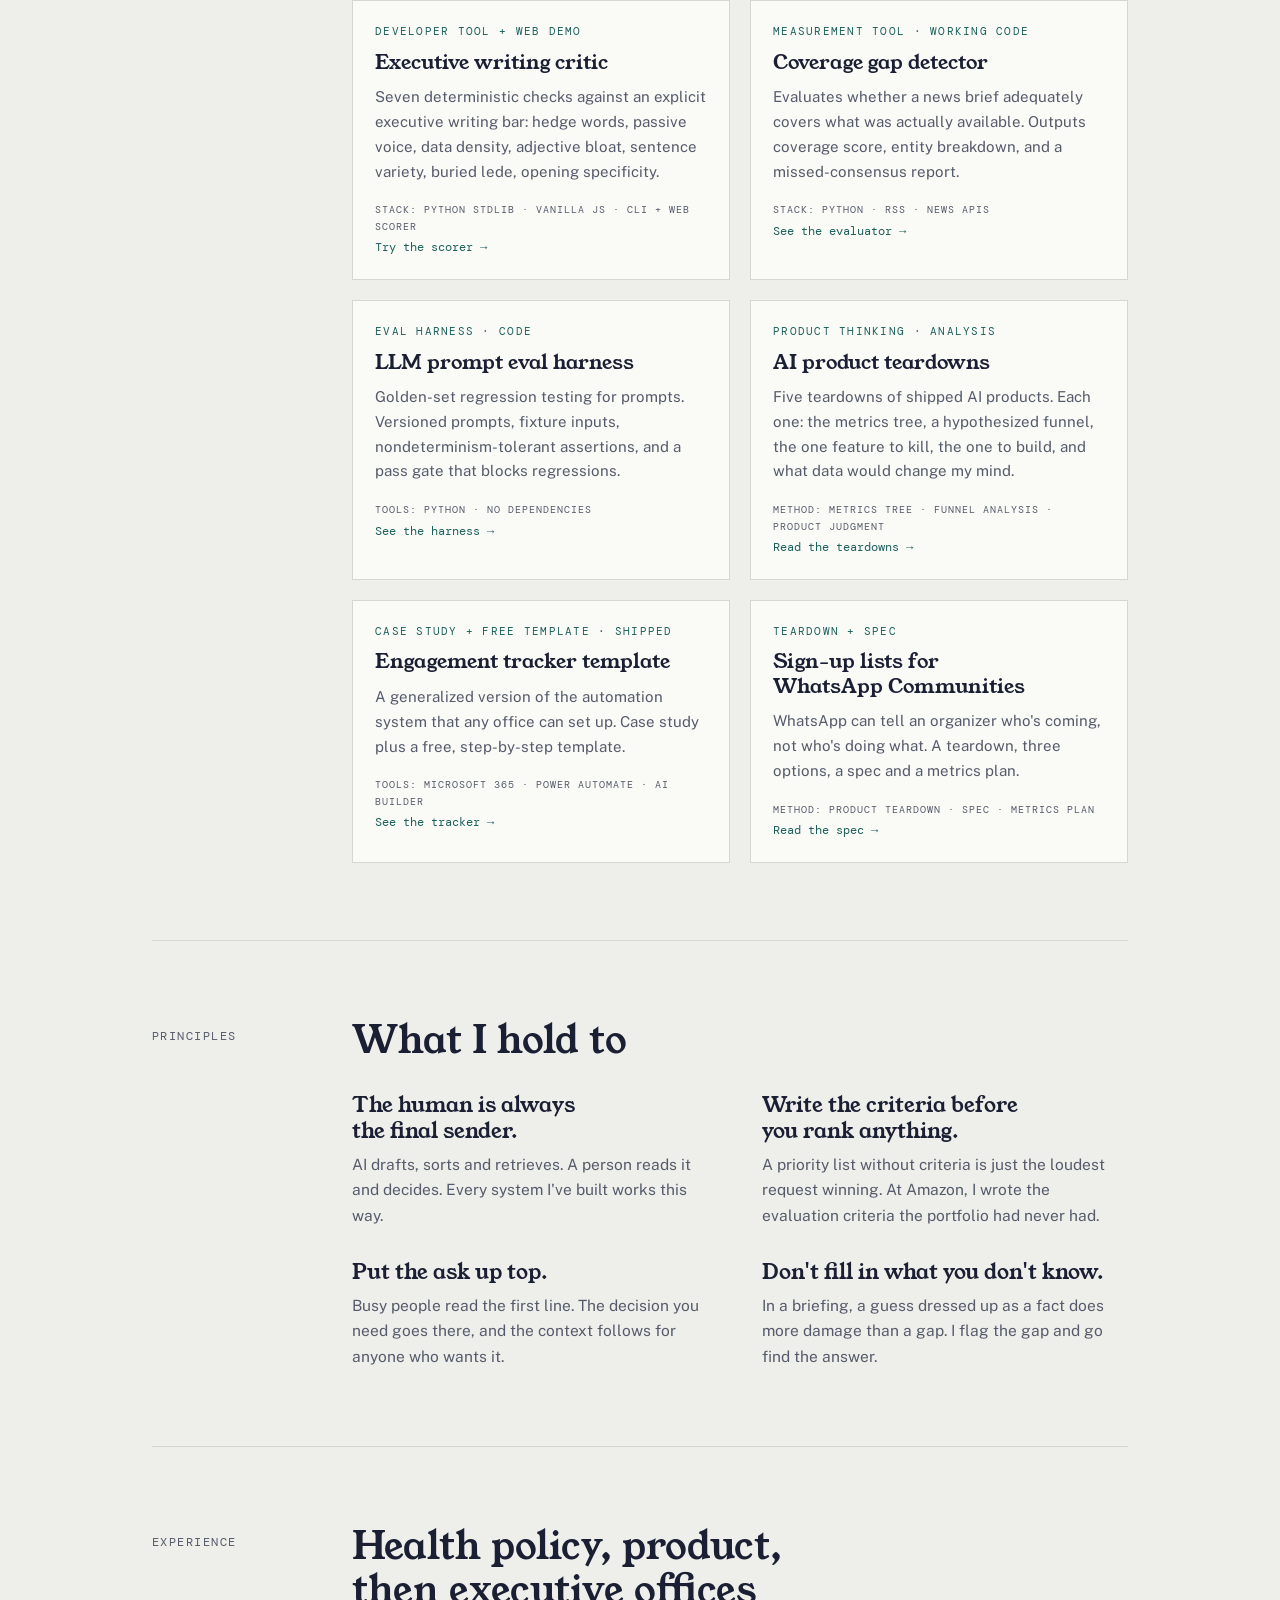
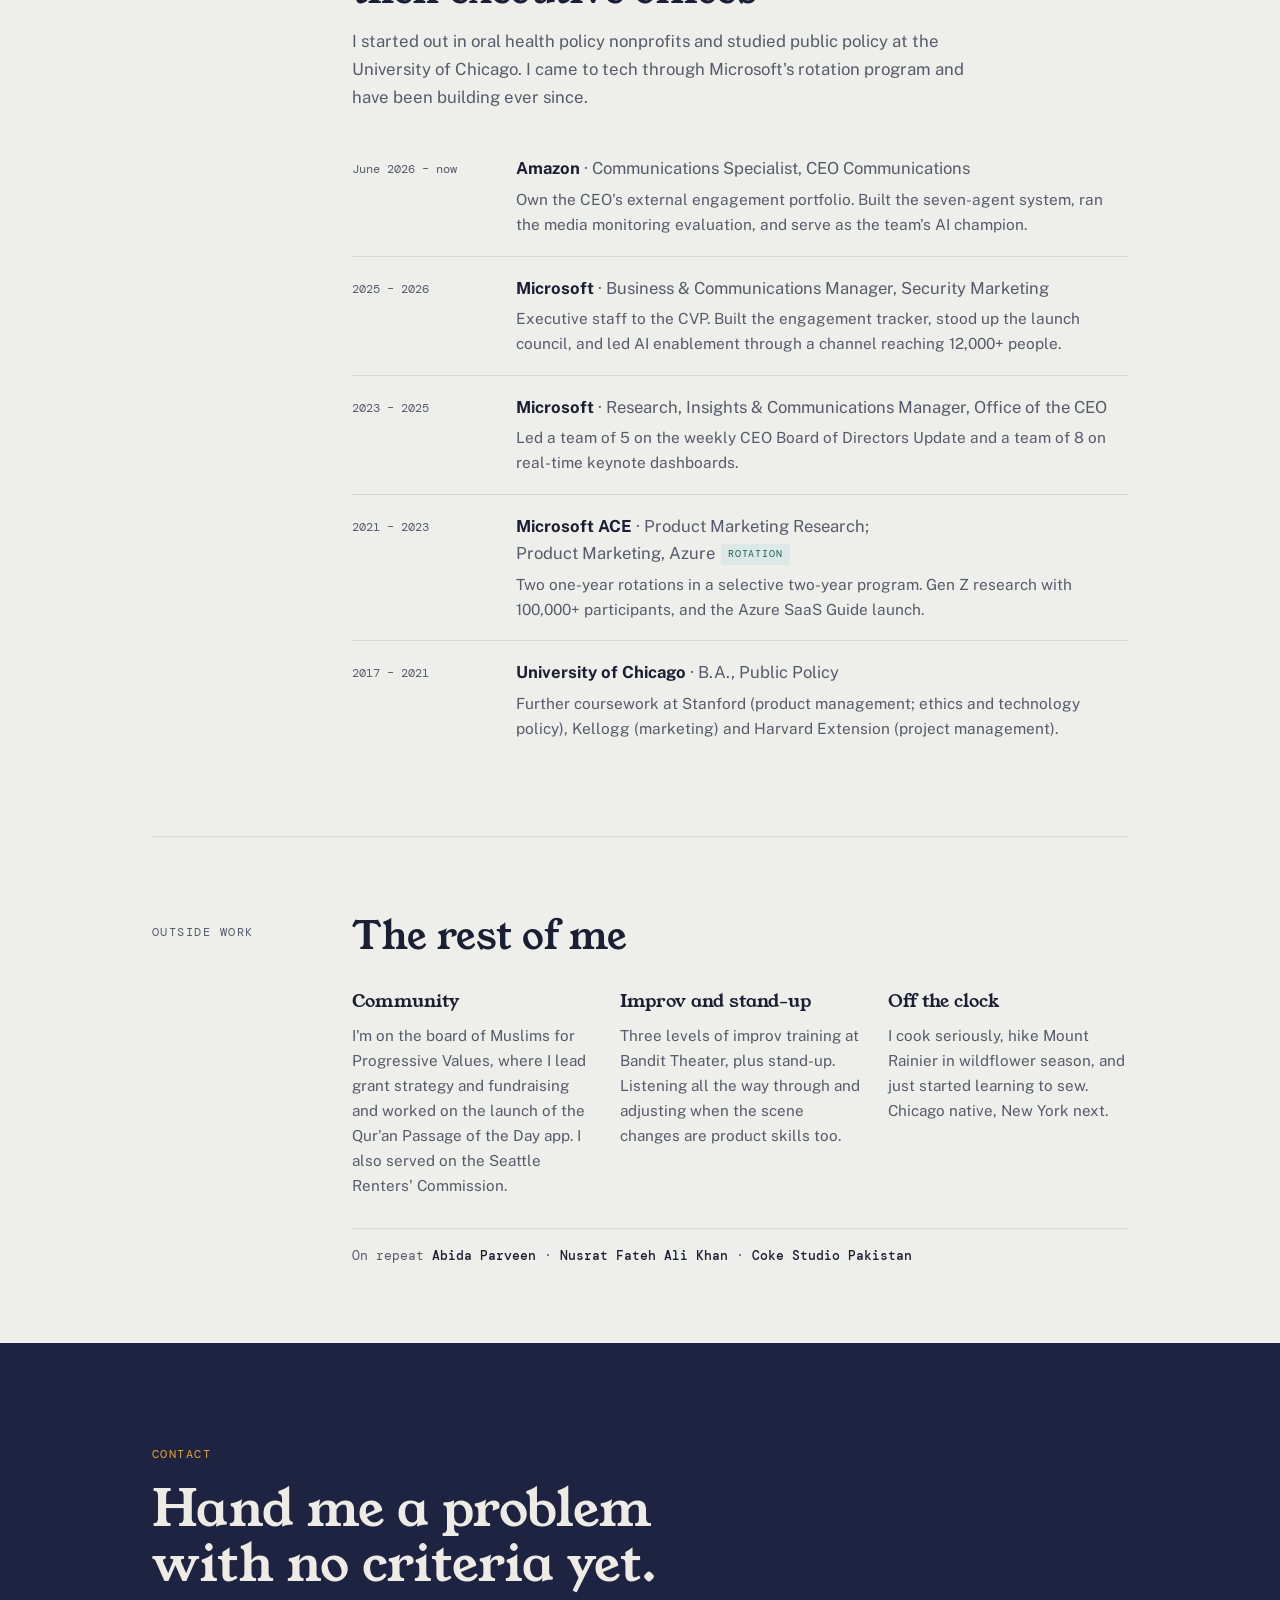
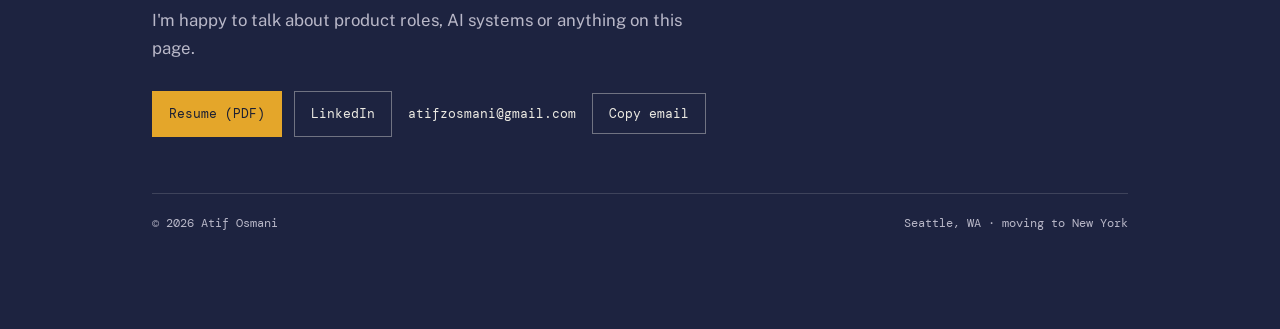
==== commit 34cb413a: "Remove executive-specific details from portfolio pages Replace named executives and office titles wi" ====
--- a/index.html
+++ b/index.html
@@ -208,10 +208,10 @@
     <header class="hero">
       <span class="label">Product · AI systems · Executive operations</span>
       <h1>I find the <em>constraint</em> before I build.</h1>
-      <p class="lede">I've spent five years inside two CEO offices, supporting <b>Andy Jassy at Amazon</b> and <b>Satya Nadella at Microsoft</b>. The work that keeps pulling me in is the same every time: a team with a messy process and no criteria for what matters. I talk to the people doing the work, find what's actually in the way, and build the system around it.</p>
+      <p class="lede">I've spent five years supporting senior executives at <b>Amazon</b> and <b>Microsoft</b>. The work that keeps pulling me in is the same every time: a team with a messy process and no criteria for what matters. I talk to the people doing the work, find what's actually in the way, and build the system around it.</p>
       <div class="facts">
-        <span><span class="dot">●</span> Now <b>Amazon, CEO Communications</b></span>
-        <span>Before <b>Microsoft, Office of the CEO</b></span>
+        <span><span class="dot">●</span> Now <b>Amazon, Executive Communications</b></span>
+        <span>Before <b>Microsoft</b></span>
         <span>Trained <b>Microsoft ACE rotation</b></span>
         <span>Moving <b>Seattle → New York</b></span>
       </div>
@@ -237,10 +237,10 @@
   <section class="row" id="builds">
     <span class="label">Build 01 · Amazon</span>
     <div>
-      <h2>A seven-agent system for the CEO's engagements</h2>
+      <h2>A seven-agent system for executive engagements</h2>
       <div class="case">
         <dl>
-          <div><dt>The problem</dt><dd>The CEO's external engagement portfolio runs to 200+ items at a time. Every request needed the same intake, triage and briefing work, done by hand, with no written criteria for what to accept.</dd></div>
+          <div><dt>The problem</dt><dd>A senior executive's external engagement portfolio runs to 200+ items at a time. Every request needed the same intake, triage and briefing work, done by hand, with no written criteria for what to accept.</dd></div>
           <div><dt>My role</dt><dd>I owned the portfolio, and I designed and built the system on Amazon Quick Suite myself. I also wrote the portfolio's first evaluation criteria.</dd></div>
         </dl>
         <dl>
@@ -313,7 +313,7 @@
         <article class="record">
           <header><span class="label">Amazon · 2026</span><h3>Criteria for a portfolio that had none</h3></header>
           <dl>
-            <dt>Problem</dt><dd>200+ CEO engagement requests and no written basis for yes or no.</dd>
+            <dt>Problem</dt><dd>200+ executive engagement requests and no written basis for yes or no.</dd>
             <dt>Decision</dt><dd>Wrote the evaluation criteria and set four milestone gates per engagement.</dd>
             <dt>Cadence</dt><dd>An agenda-driven weekly review replaced an open-ended status meeting.</dd>
             <dt>Outcome</dt><dd class="out">A weekly decision update for senior Corporate Affairs leaders.</dd>
@@ -348,16 +348,16 @@
         <a class="project" href="projects/agent-system/">
           <span class="kind">Architecture · Shipped</span>
           <h3>Seven-agent system for executive engagements</h3>
-          <p>Designed a multi-agent orchestration system managing 200+ CEO engagement items across intake, triage, briefing production and knowledge retrieval.</p>
+          <p>Designed a multi-agent orchestration system managing 200+ executive engagement items across intake, triage, briefing production and knowledge retrieval.</p>
           <span class="go" style="margin-top:8px">
             <span style="display:block;font-size:.62rem;letter-spacing:.1em;text-transform:uppercase;color:var(--muted);margin-bottom:2px">Stack: Multi-agent orchestration · Architecture diagram</span>
             See the architecture →
           </span>
         </a>
-        <a class="project" href="projects/oceo-automation/">
+        <a class="project" href="projects/engagement-automation/">
           <span class="kind">Case study · Shipped at Microsoft</span>
           <h3>AI-powered engagement automation</h3>
-          <p>Rebuilt a CVP's engagement workflow from three manual processes into one AI-assisted pipeline. ~80% less processing time.</p>
+          <p>Rebuilt an executive's engagement workflow from three manual processes into one AI-assisted pipeline. ~80% less processing time.</p>
           <span class="go" style="margin-top:8px">
             <span style="display:block;font-size:.62rem;letter-spacing:.1em;text-transform:uppercase;color:var(--muted);margin-bottom:2px">Tools: Power Automate · AI Builder · SharePoint</span>
             Read the case study →
@@ -437,7 +437,7 @@
   <section class="row" id="experience">
     <span class="label">Experience</span>
     <div>
-      <h2>Health policy, product, then two CEO offices</h2>
+      <h2>Health policy, product, then executive offices</h2>
       <p class="intro">I started out in oral health policy nonprofits and studied public policy at the University of Chicago. I came to tech through Microsoft's rotation program and have been building ever since.</p>
       <ul class="xp">
         <li>
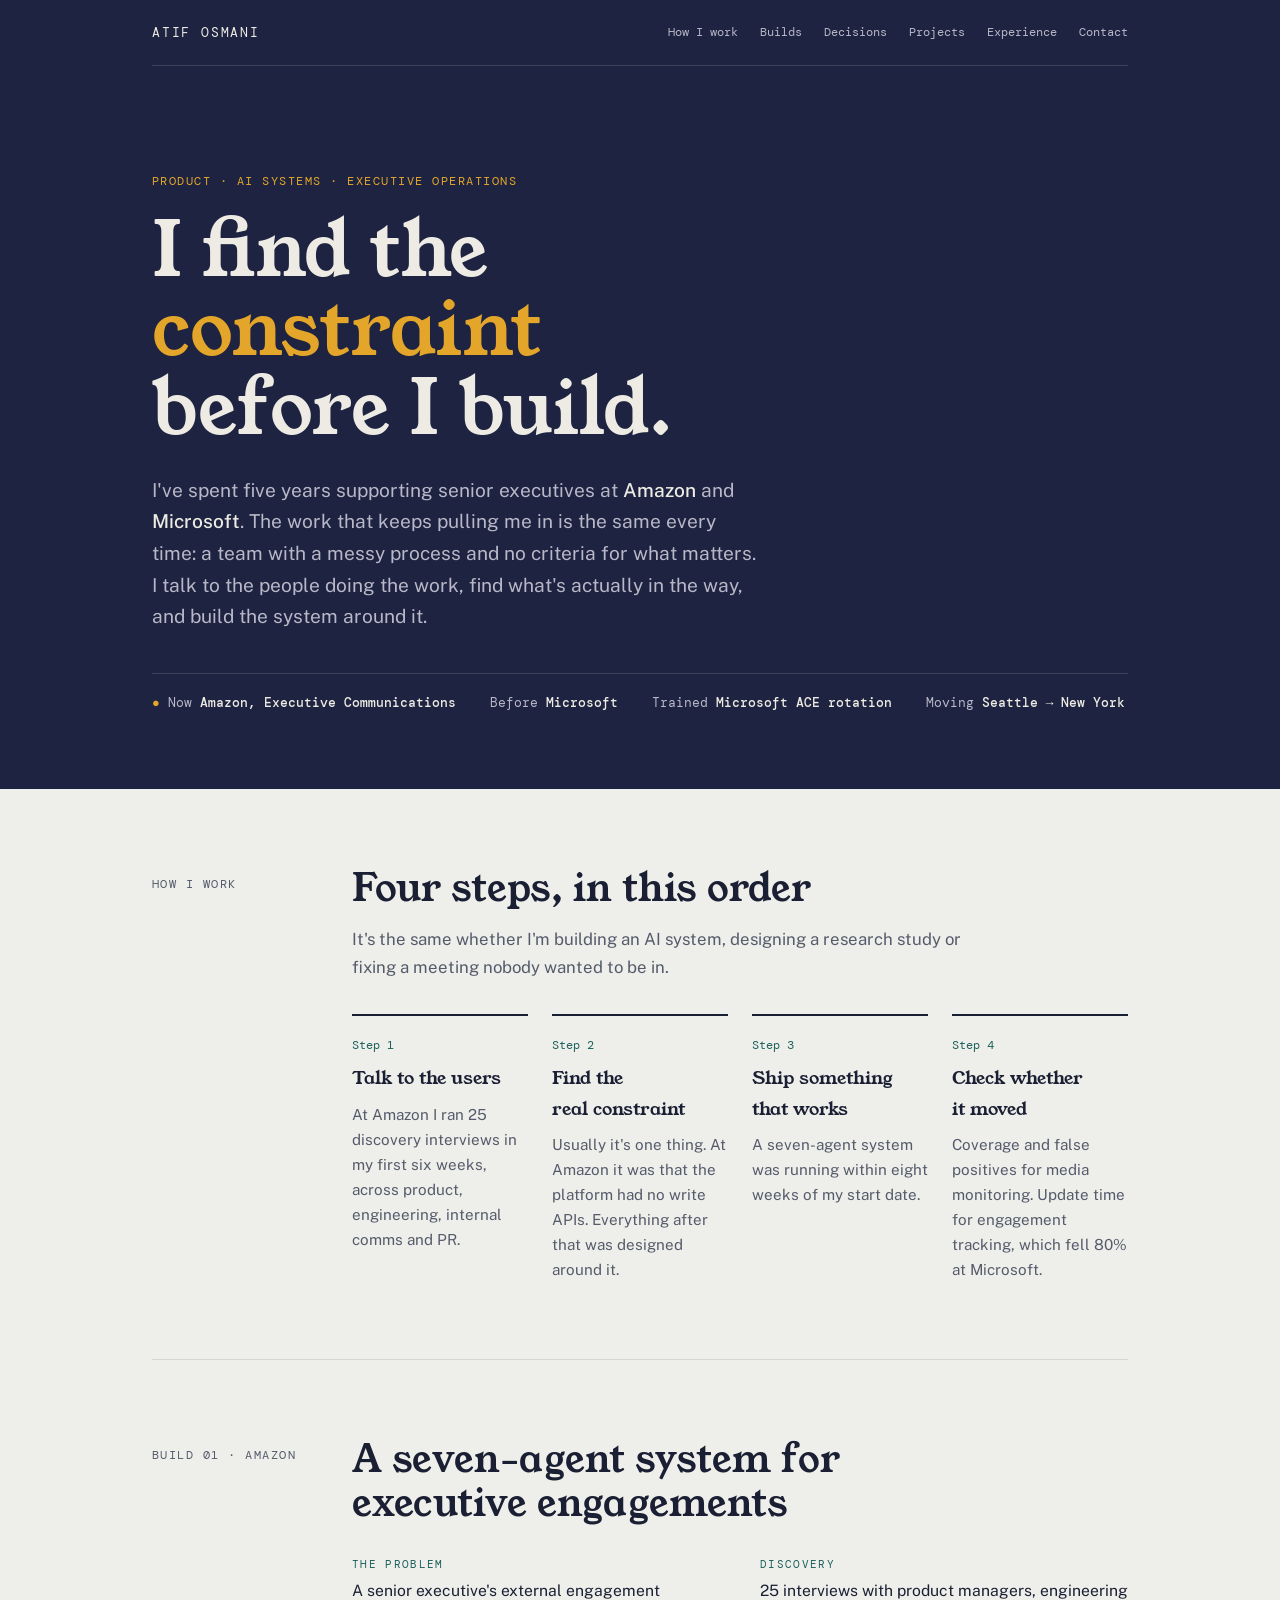
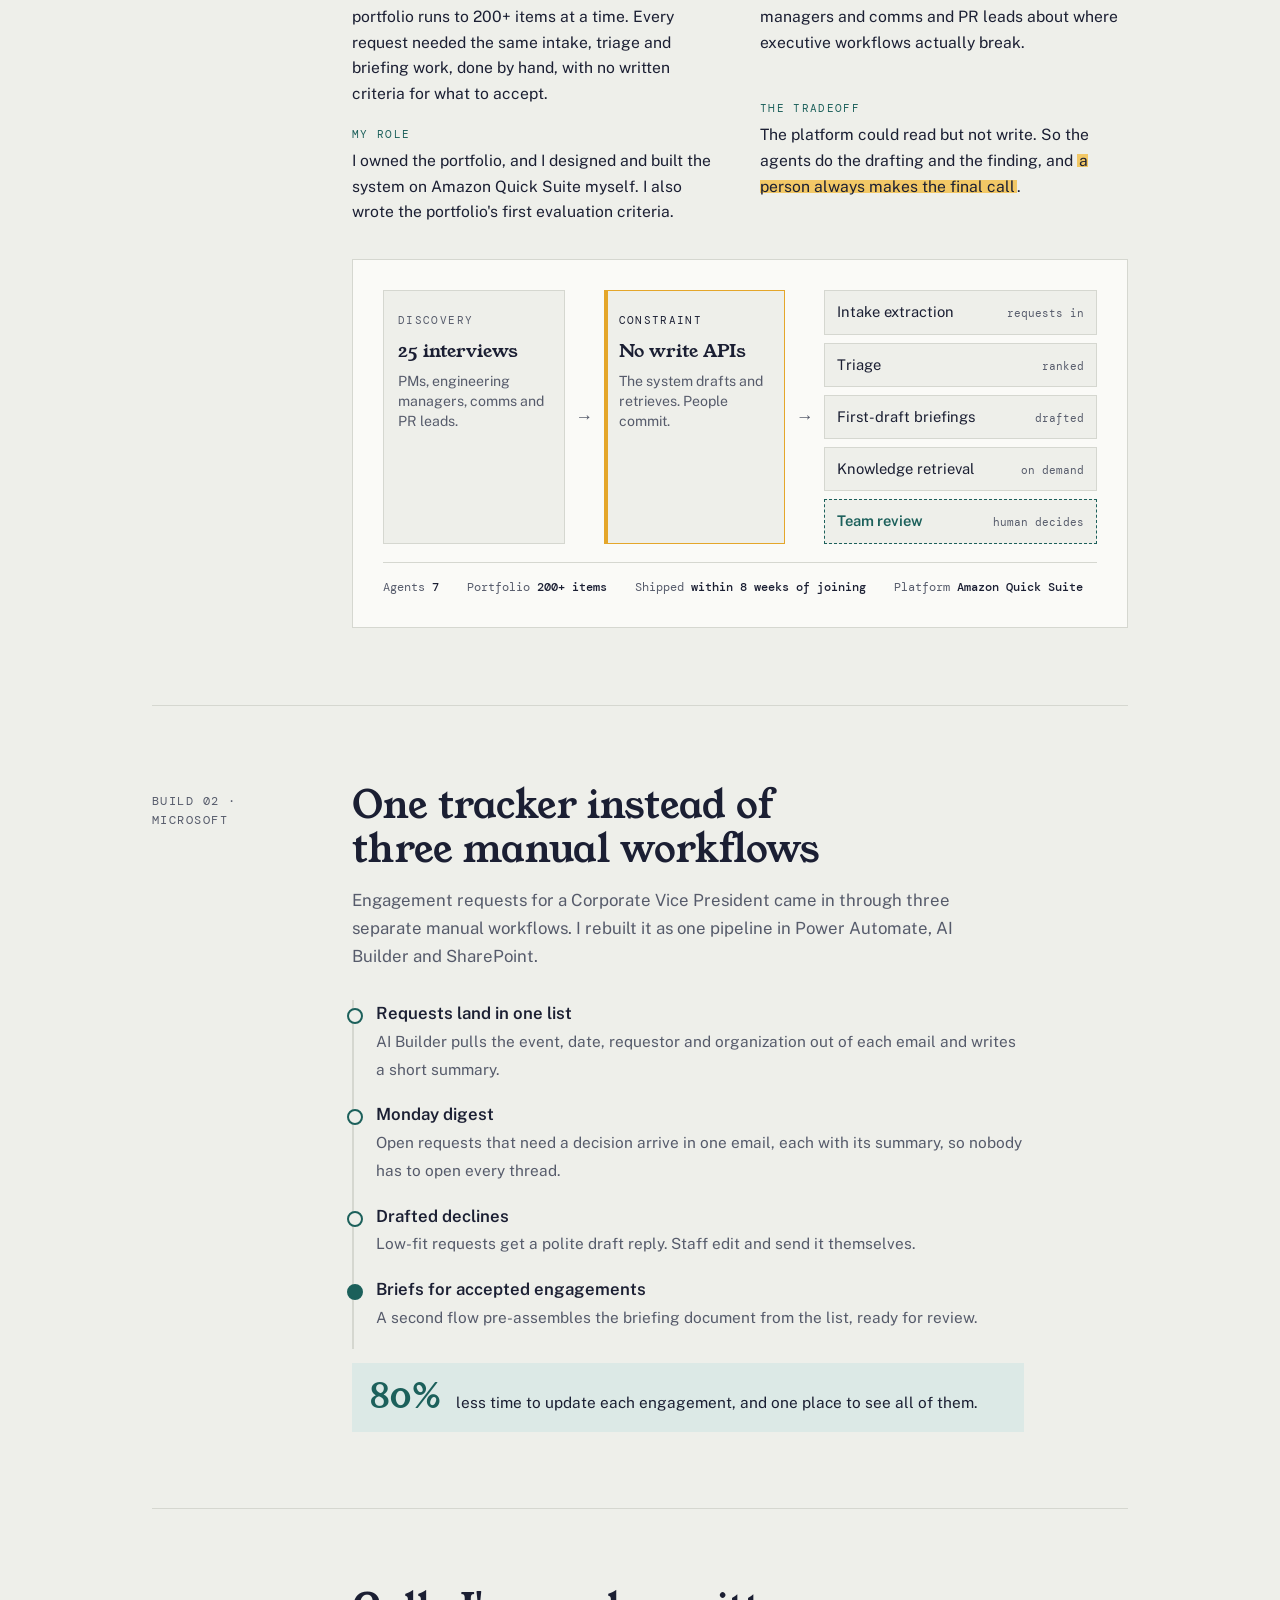
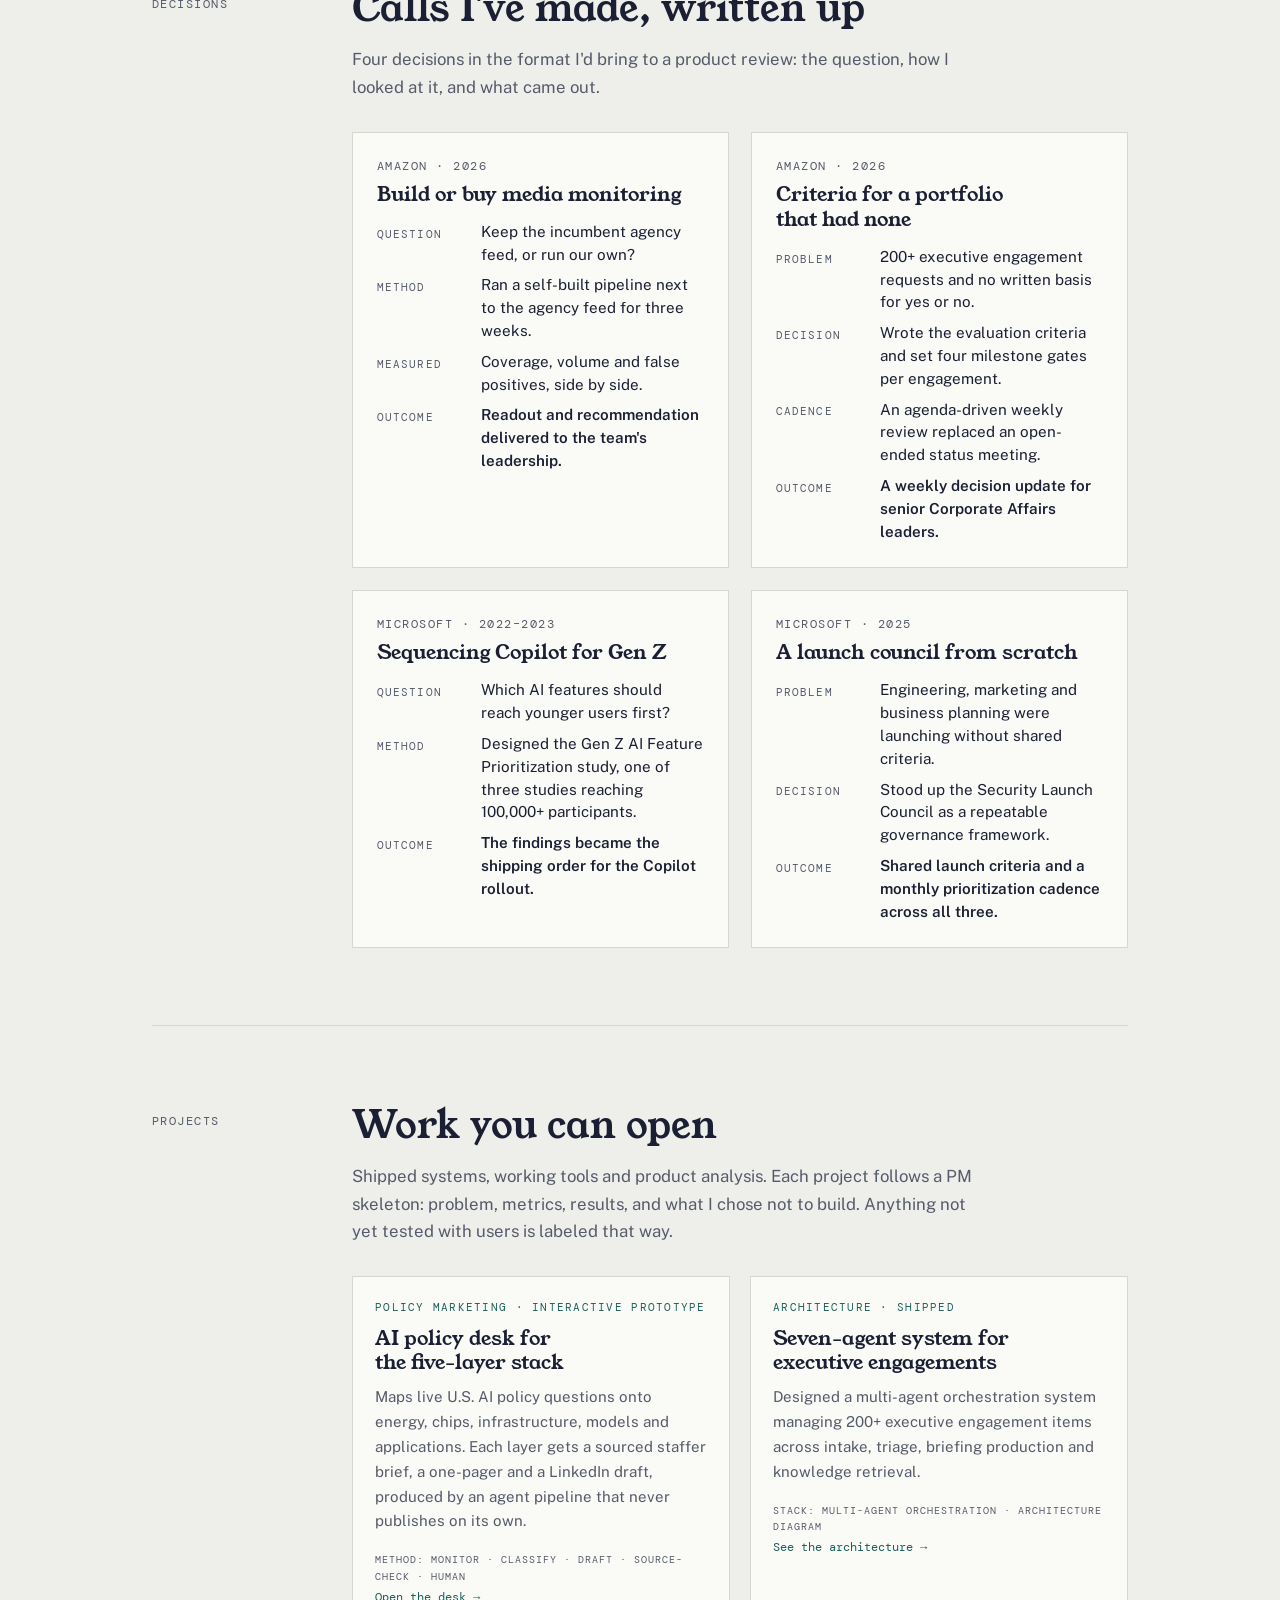
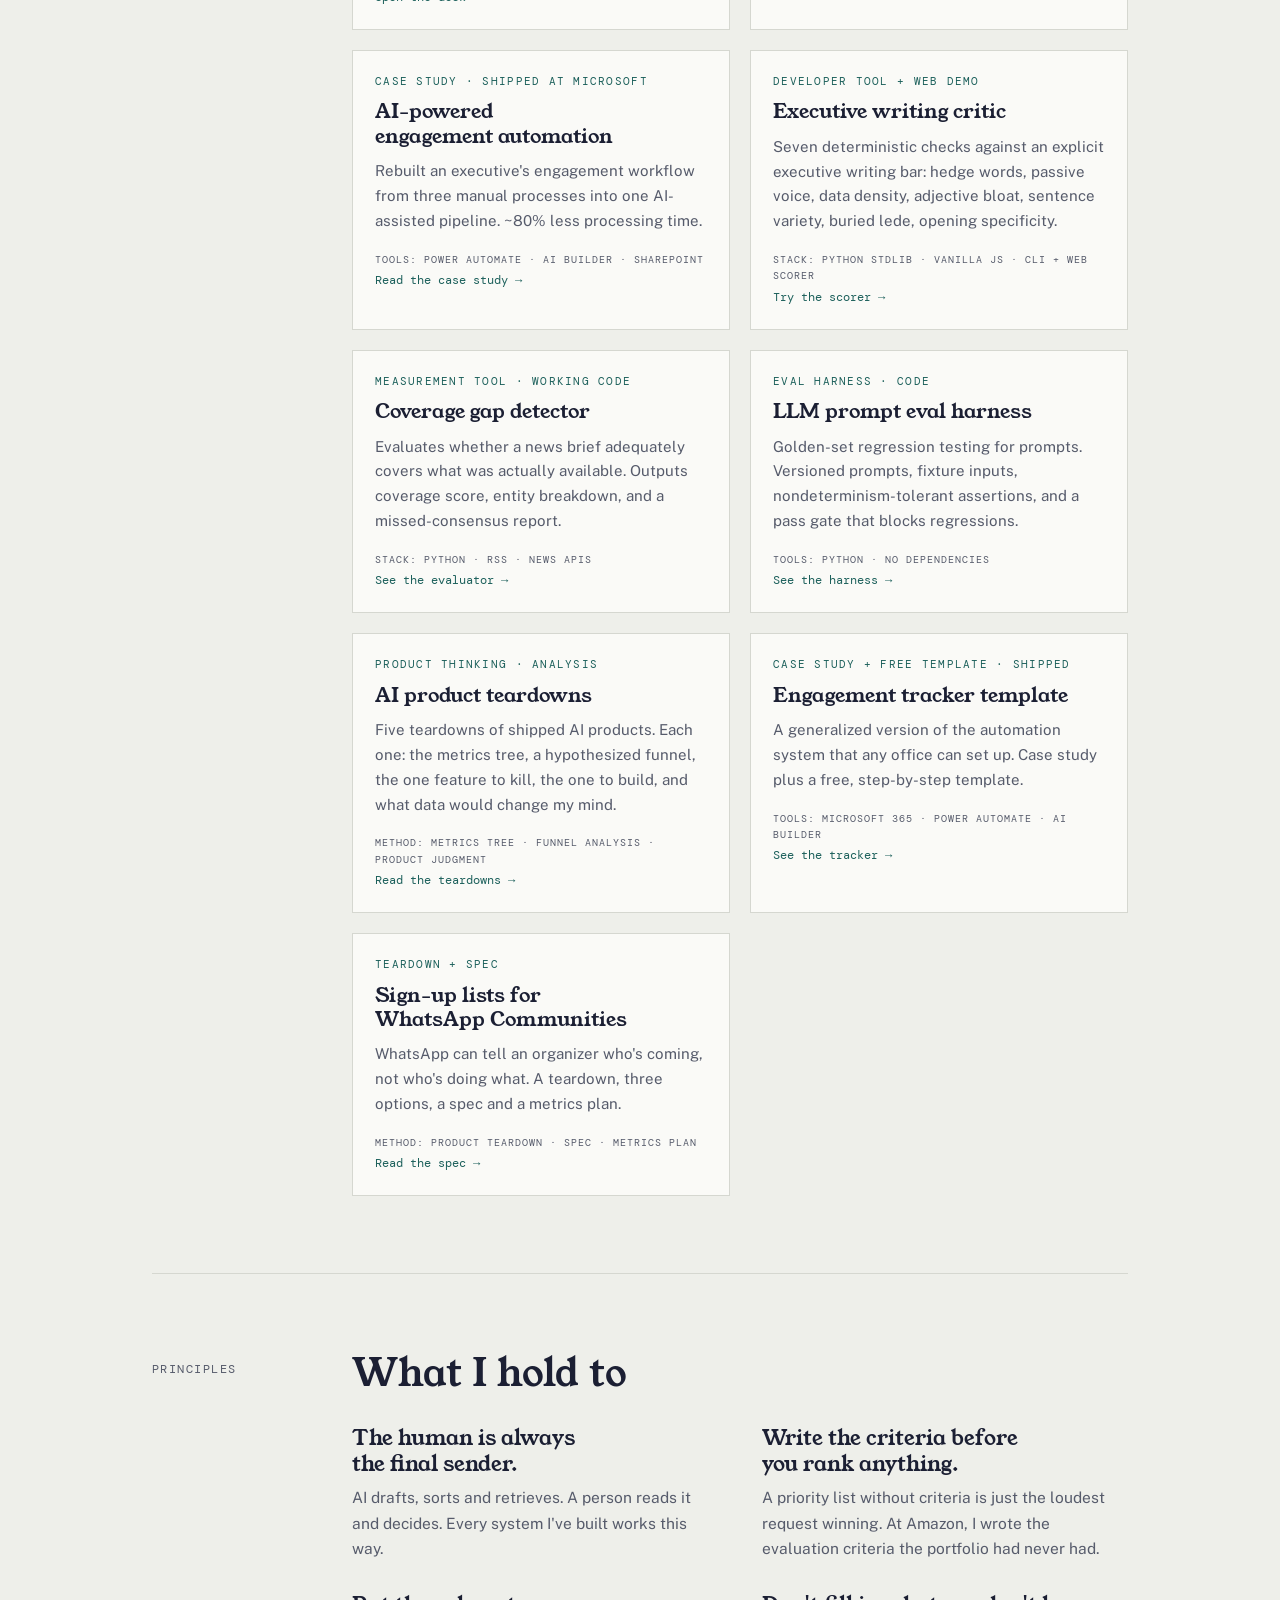
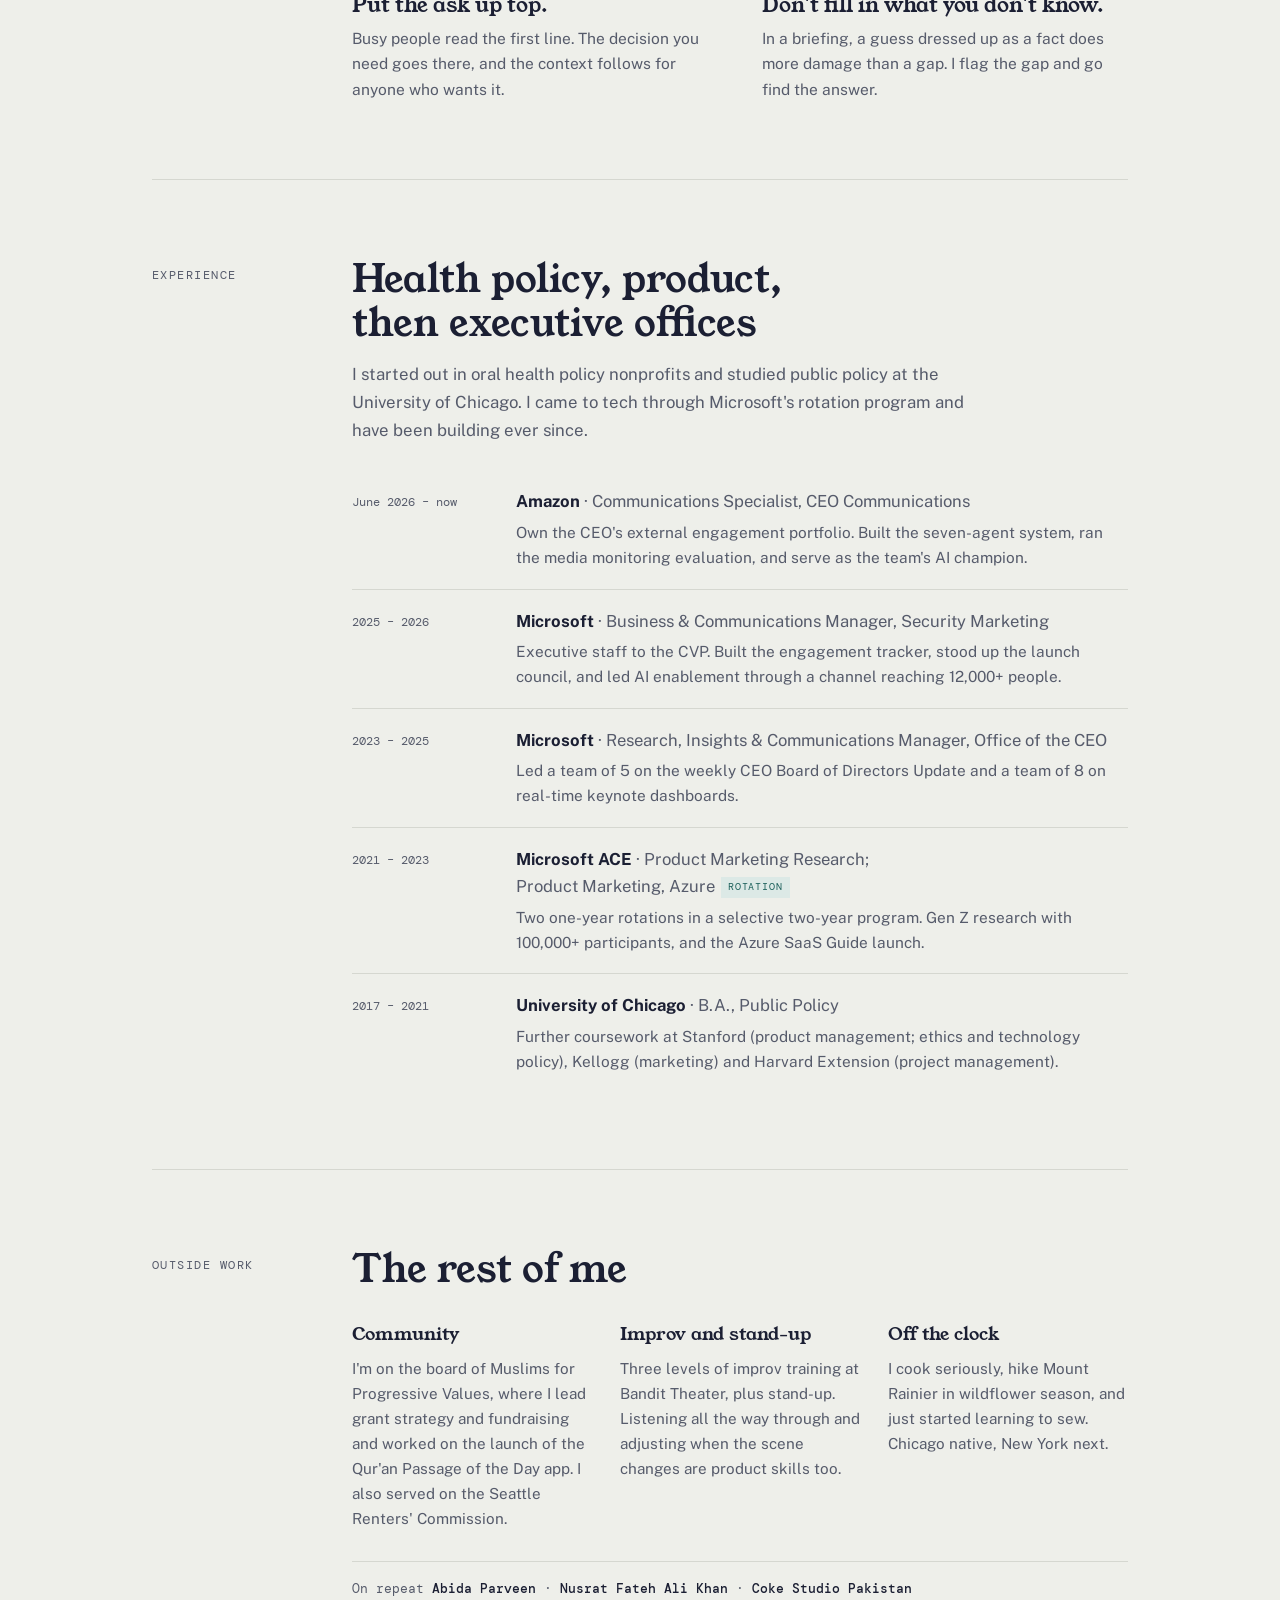
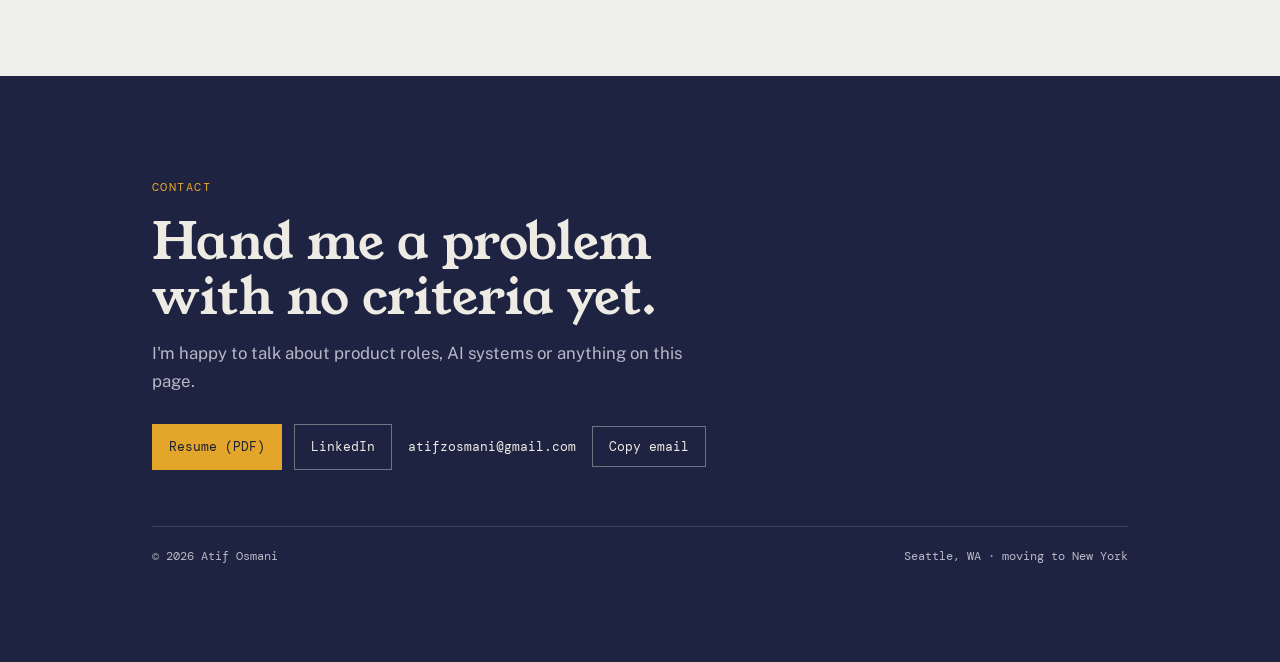
==== commit 0830ec0b: "Add AI policy desk project Interactive five-layer AI policy explainer with a sourced staffer brief, " ====
--- a/index.html
+++ b/index.html
@@ -345,6 +345,15 @@
       <h2>Work you can open</h2>
       <p class="intro">Shipped systems, working tools and product analysis. Each project follows a PM skeleton: problem, metrics, results, and what I chose not to build. Anything not yet tested with users is labeled that way.</p>
       <div class="projects" style="grid-template-columns:repeat(2,minmax(0,1fr))">
+        <a class="project" href="projects/policy-desk/">
+          <span class="kind">Policy marketing · Interactive prototype</span>
+          <h3>AI policy desk for the five-layer stack</h3>
+          <p>Maps live U.S. AI policy questions onto energy, chips, infrastructure, models and applications. Each layer gets a sourced staffer brief, a one-pager and a LinkedIn draft, produced by an agent pipeline that never publishes on its own.</p>
+          <span class="go" style="margin-top:8px">
+            <span style="display:block;font-size:.62rem;letter-spacing:.1em;text-transform:uppercase;color:var(--muted);margin-bottom:2px">Method: Monitor · Classify · Draft · Source-check · Human</span>
+            Open the desk →
+          </span>
+        </a>
         <a class="project" href="projects/agent-system/">
           <span class="kind">Architecture · Shipped</span>
           <h3>Seven-agent system for executive engagements</h3>
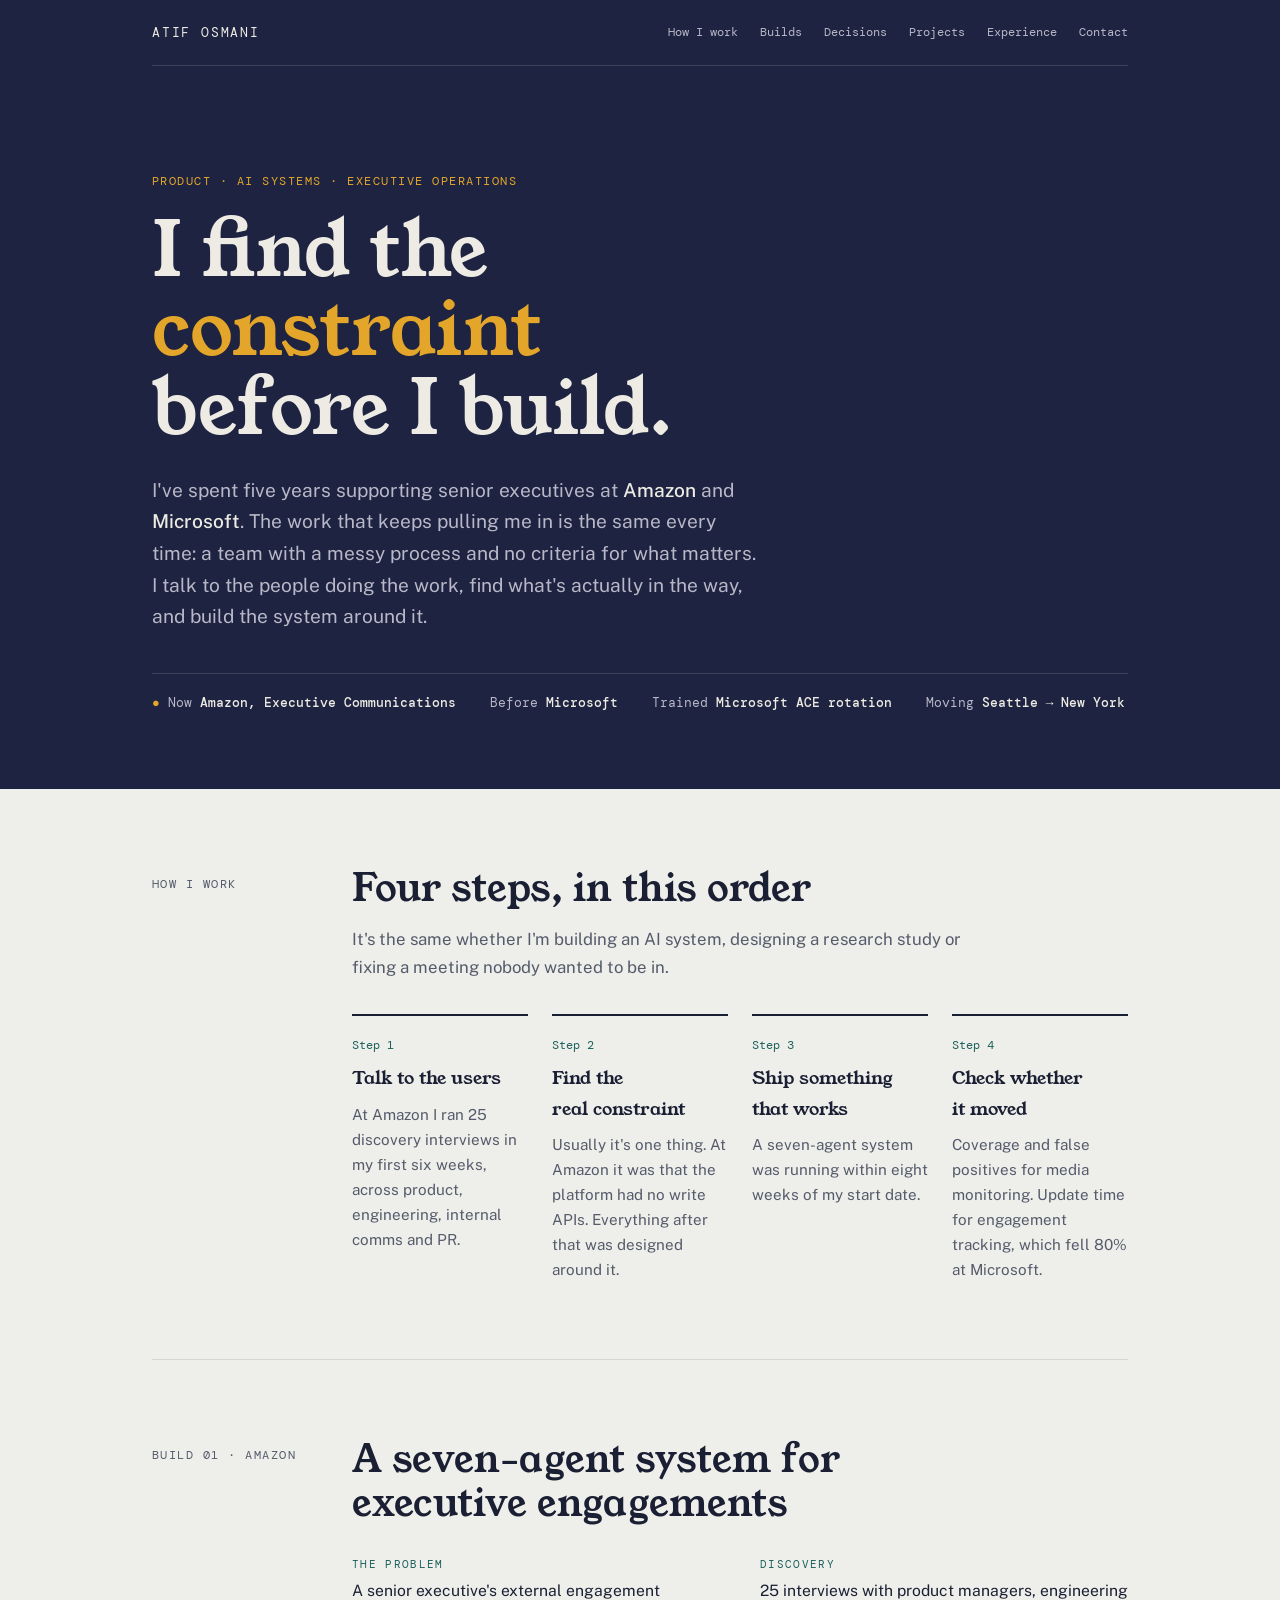
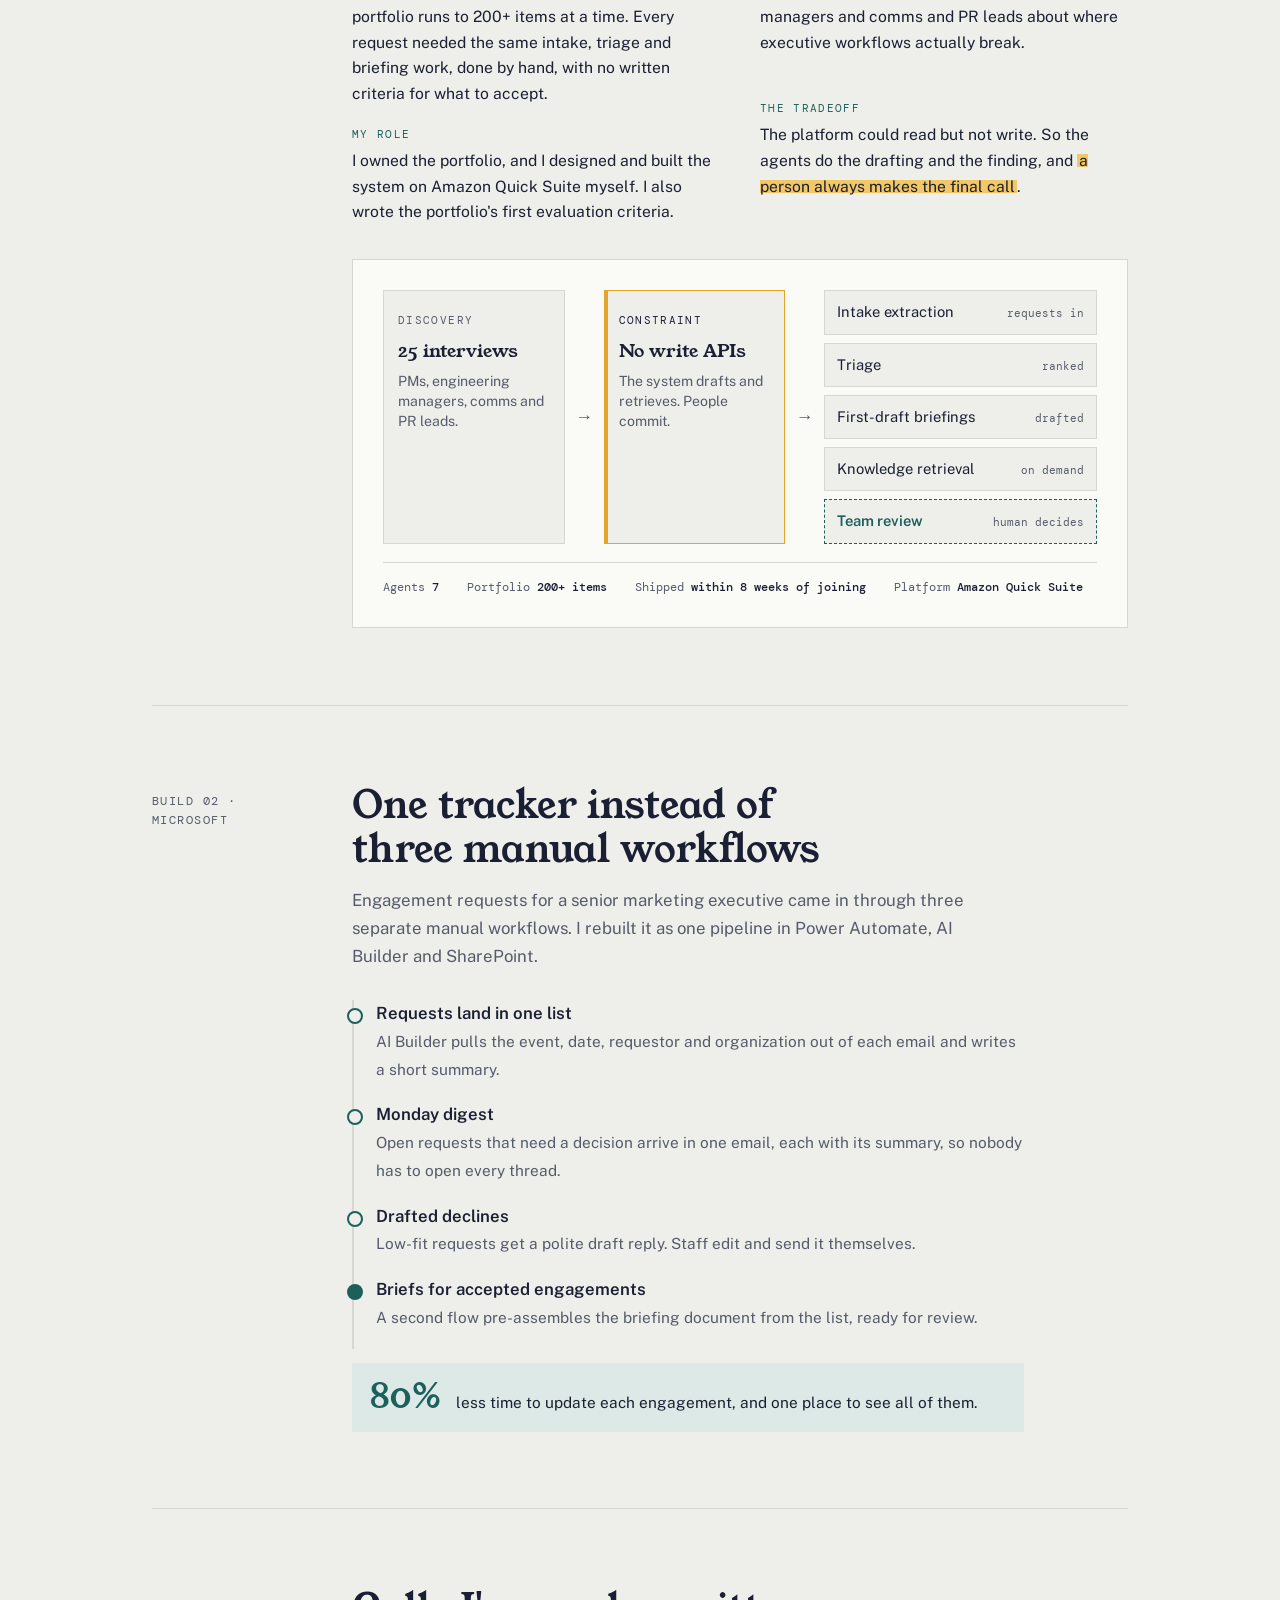
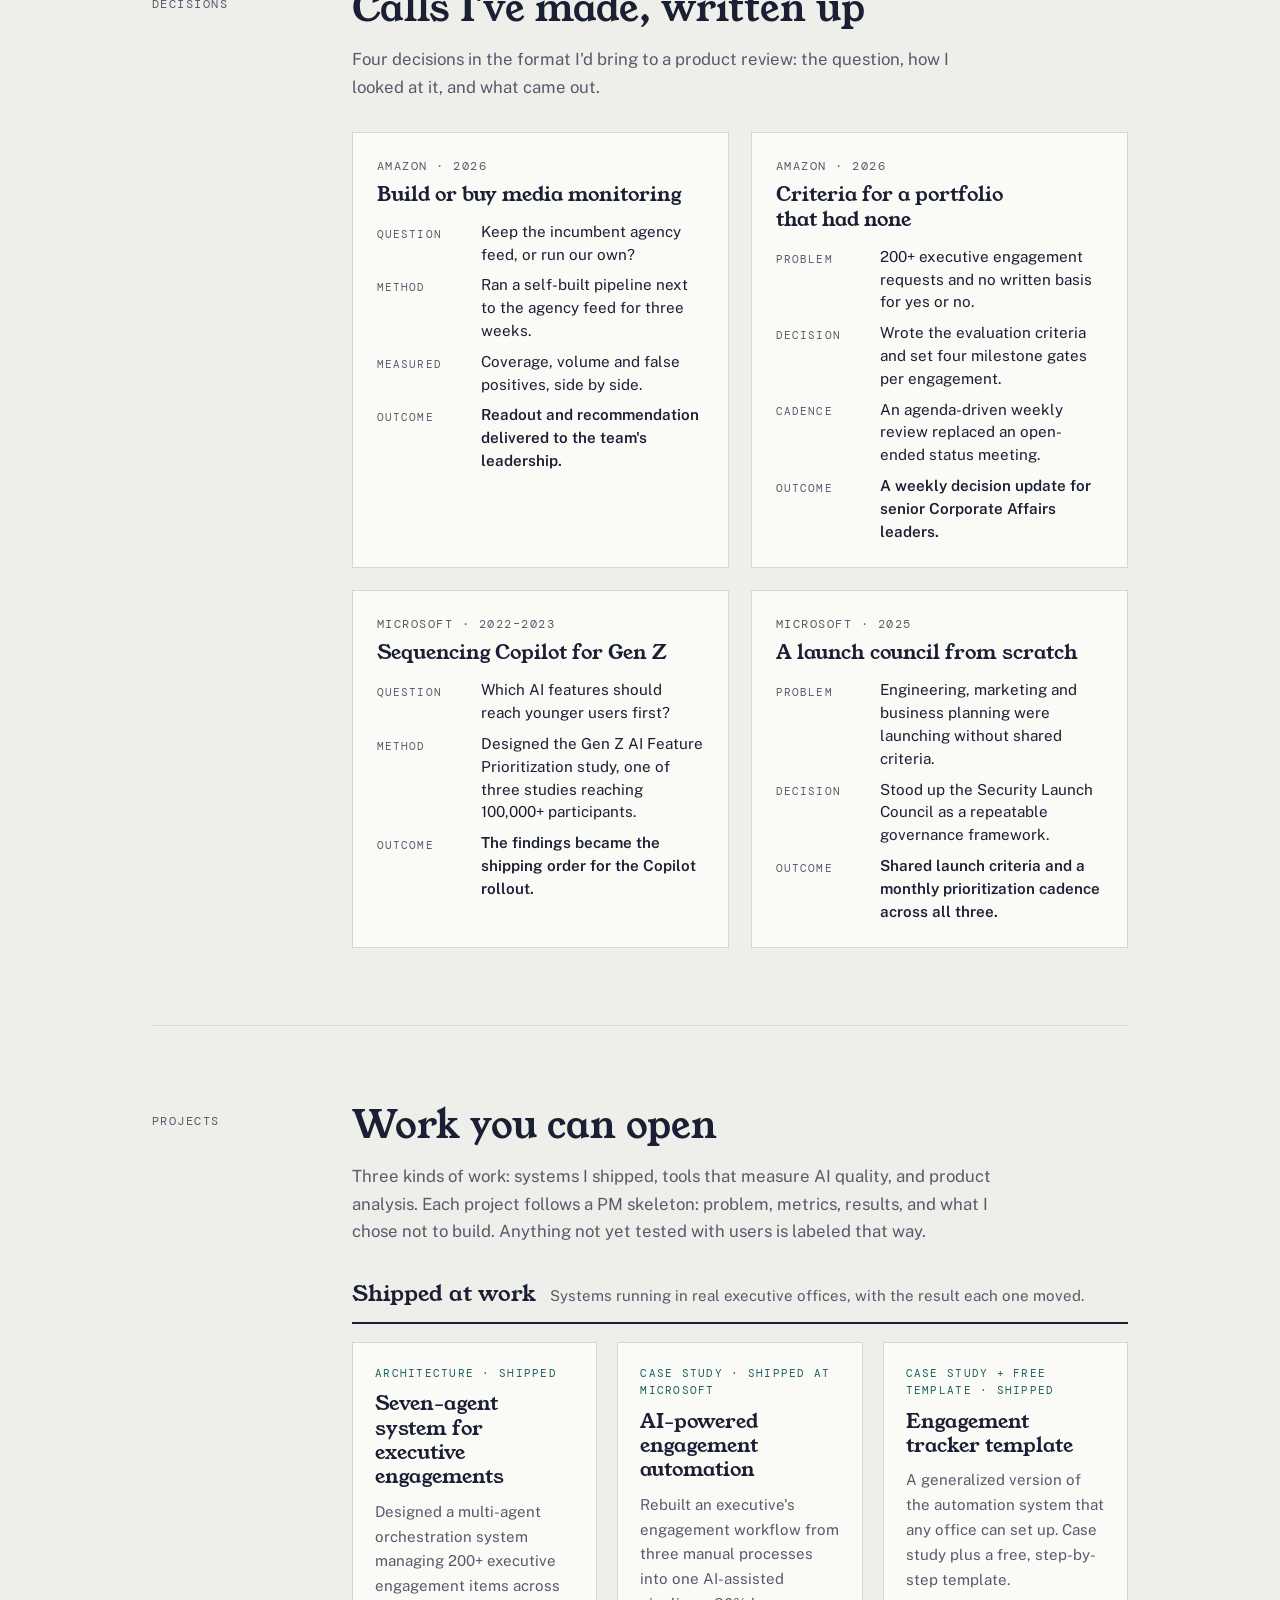
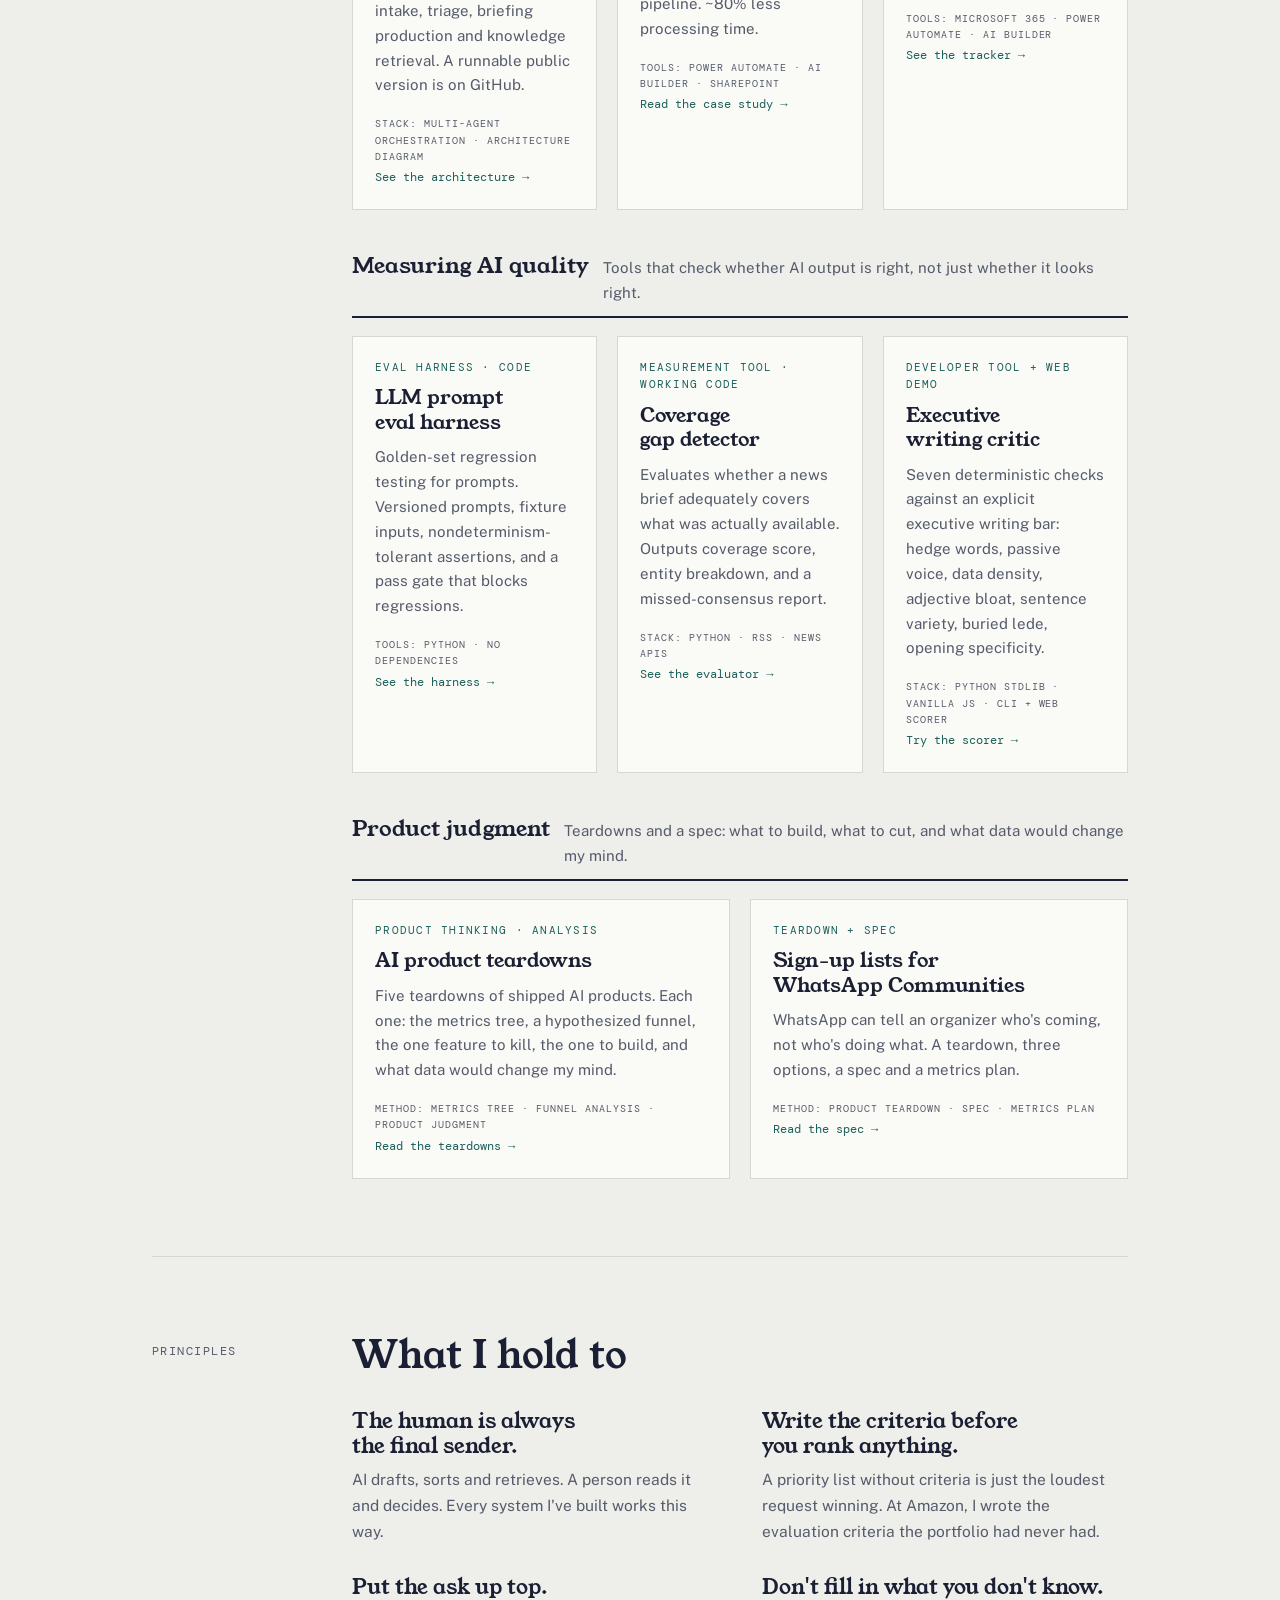
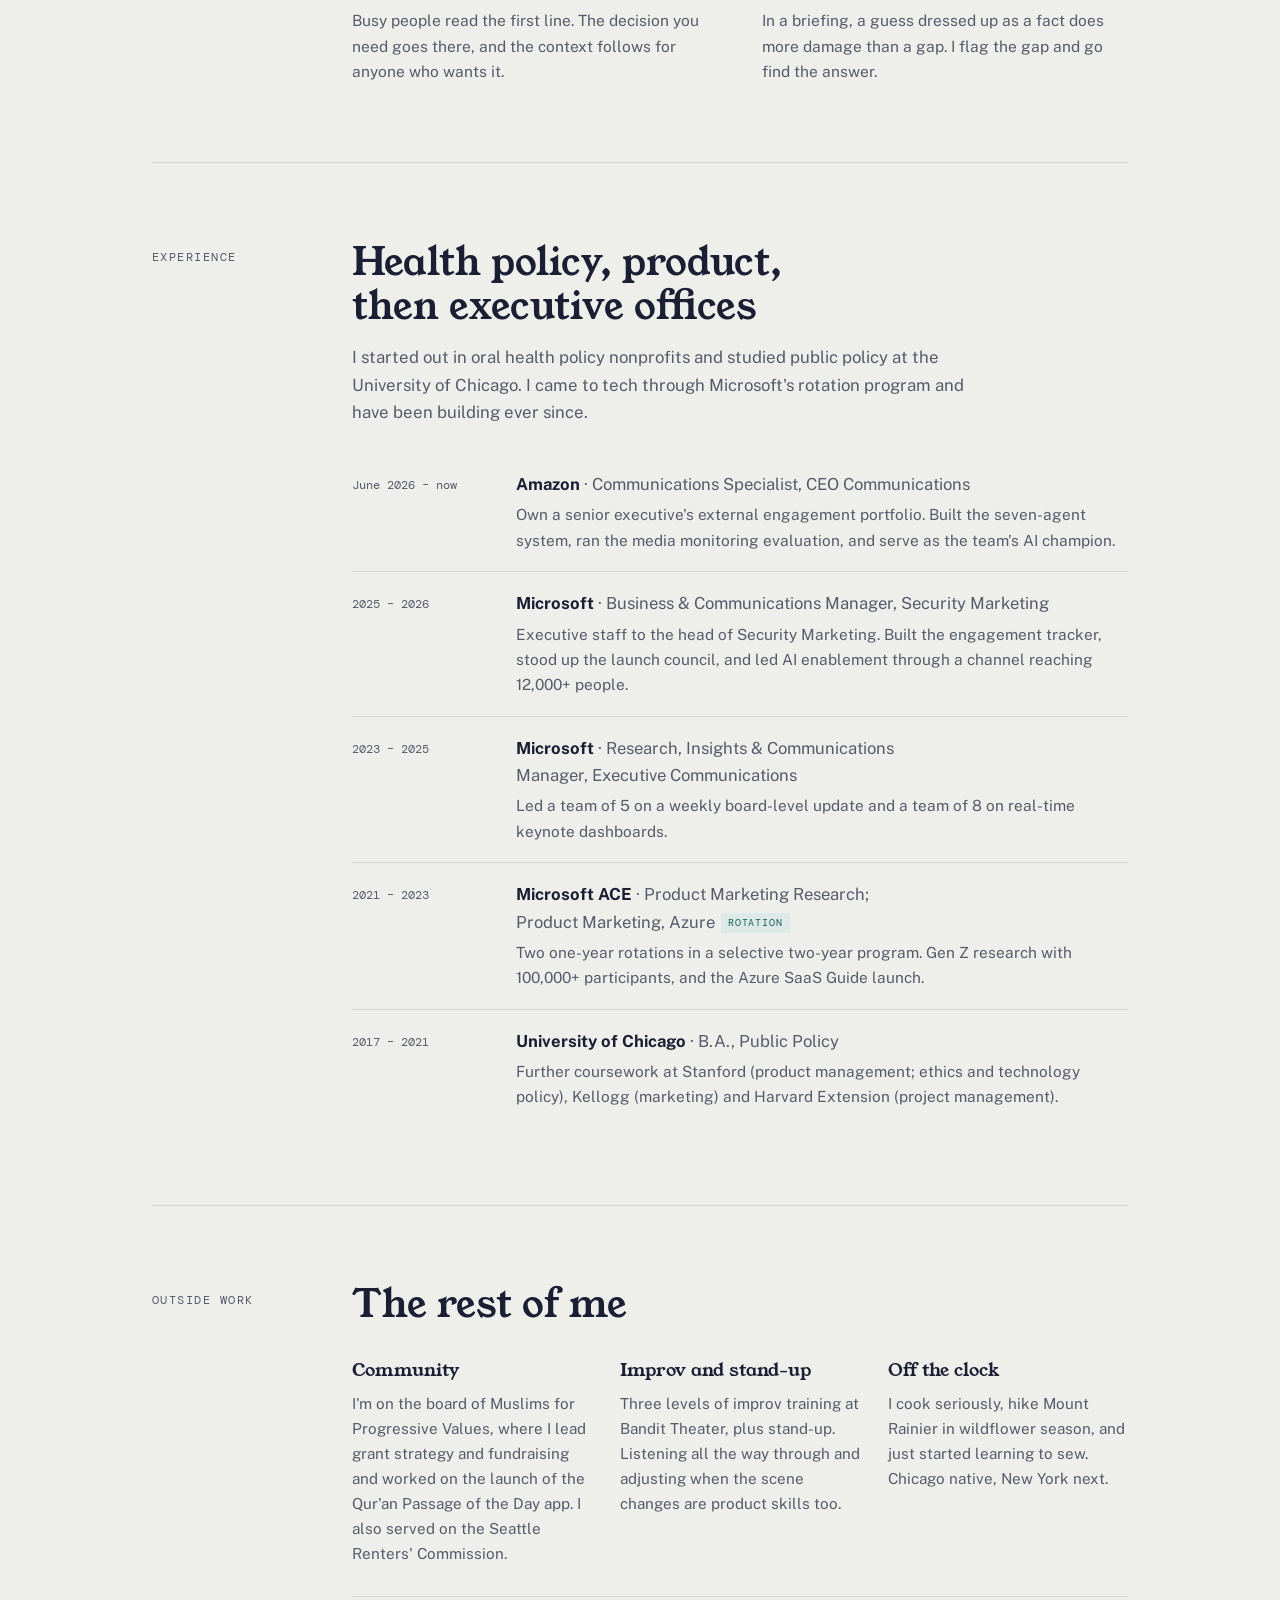
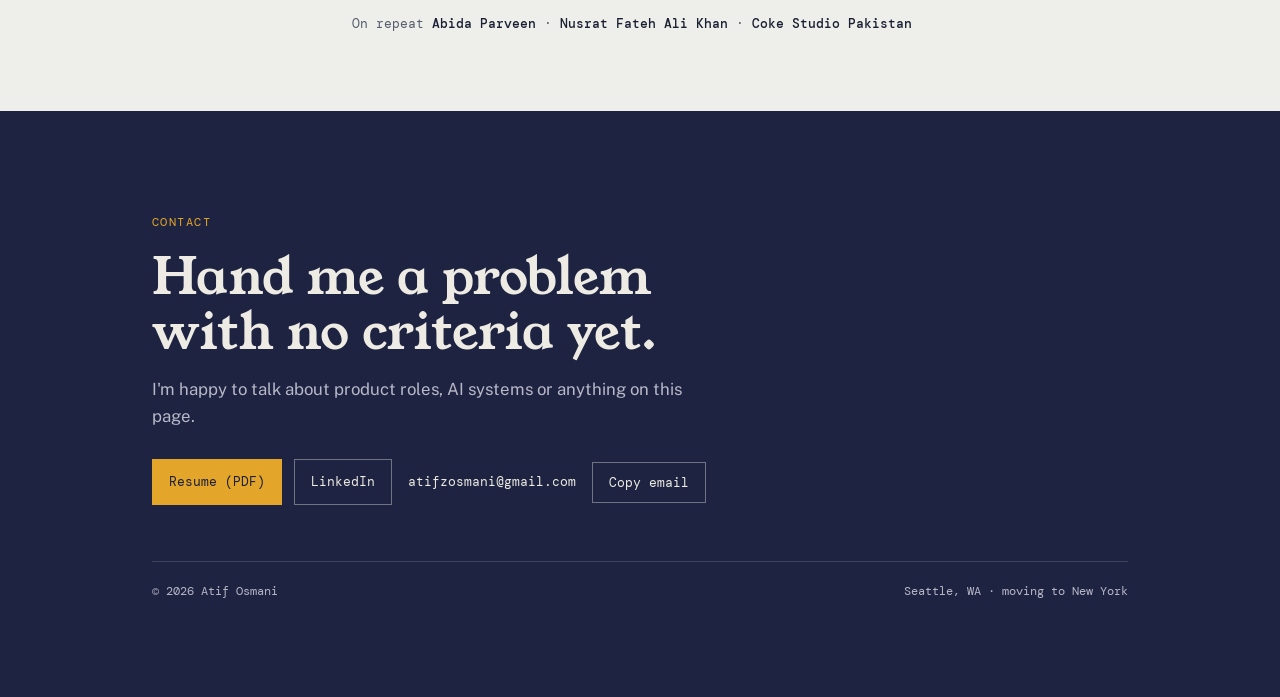
==== commit 8c748961: "Group projects into shipped, AI quality and product judgment Regroups the homepage projects grid and" ====
--- a/index.html
+++ b/index.html
@@ -133,6 +133,14 @@
 .project .go{margin-top:auto;font-family:var(--mono);font-size:.76rem;color:var(--teal)}
 .project .kind{font-family:var(--mono);font-size:.66rem;letter-spacing:.12em;text-transform:uppercase;color:var(--teal)}
 
+.pgroup{margin-top:38px}
+.pgroup:first-of-type{margin-top:30px}
+.pgroup-head{display:flex;align-items:baseline;gap:14px;flex-wrap:wrap;padding-bottom:10px;border-bottom:2px solid var(--ink)}
+.pgroup-head h3{font-size:1.35rem}
+.pgroup-head p{font-size:.94rem;color:var(--muted);flex:1;min-width:16rem}
+.pgroup .projects{margin-top:18px}
+.projects.two{grid-template-columns:repeat(2,minmax(0,1fr))}
+
 /* principles */
 .principles{display:grid;grid-template-columns:repeat(2,minmax(0,1fr));gap:30px 44px;margin-top:30px}
 .principle{min-width:0}
@@ -178,7 +186,7 @@
   .arrow{transform:rotate(90deg);justify-self:center}
   .case{grid-template-columns:1fr}
   .outside{grid-template-columns:1fr}
-  .projects{grid-template-columns:1fr}
+  .projects,.projects.two{grid-template-columns:1fr}
 }
 @media (max-width:640px){
   .records,.principles,.steps{grid-template-columns:1fr}
@@ -284,7 +292,7 @@
     <span class="label">Build 02 · Microsoft</span>
     <div>
       <h2>One tracker instead of three manual workflows</h2>
-      <p class="intro">Engagement requests for a Corporate Vice President came in through three separate manual workflows. I rebuilt it as one pipeline in Power Automate, AI Builder and SharePoint.</p>
+      <p class="intro">Engagement requests for a senior marketing executive came in through three separate manual workflows. I rebuilt it as one pipeline in Power Automate, AI Builder and SharePoint.</p>
       <ol class="pipe">
         <li><b>Requests land in one list</b><span>AI Builder pulls the event, date, requestor and organization out of each email and writes a short summary.</span></li>
         <li><b>Monday digest</b><span>Open requests that need a decision arrive in one email, each with its summary, so nobody has to open every thread.</span></li>
@@ -343,21 +351,14 @@
     <span class="label">Projects</span>
     <div>
       <h2>Work you can open</h2>
-      <p class="intro">Shipped systems, working tools and product analysis. Each project follows a PM skeleton: problem, metrics, results, and what I chose not to build. Anything not yet tested with users is labeled that way.</p>
-      <div class="projects" style="grid-template-columns:repeat(2,minmax(0,1fr))">
-        <a class="project" href="projects/policy-desk/">
-          <span class="kind">Policy marketing · Interactive prototype</span>
-          <h3>AI policy desk for the five-layer stack</h3>
-          <p>Maps live U.S. AI policy questions onto energy, chips, infrastructure, models and applications. Each layer gets a sourced staffer brief, a one-pager and a LinkedIn draft, produced by an agent pipeline that never publishes on its own.</p>
-          <span class="go" style="margin-top:8px">
-            <span style="display:block;font-size:.62rem;letter-spacing:.1em;text-transform:uppercase;color:var(--muted);margin-bottom:2px">Method: Monitor · Classify · Draft · Source-check · Human</span>
-            Open the desk →
-          </span>
-        </a>
+      <p class="intro">Three kinds of work: systems I shipped, tools that measure AI quality, and product analysis. Each project follows a PM skeleton: problem, metrics, results, and what I chose not to build. Anything not yet tested with users is labeled that way.</p>
+      <div class="pgroup">
+        <div class="pgroup-head"><h3>Shipped at work</h3><p>Systems running in real executive offices, with the result each one moved.</p></div>
+        <div class="projects">
         <a class="project" href="projects/agent-system/">
           <span class="kind">Architecture · Shipped</span>
           <h3>Seven-agent system for executive engagements</h3>
-          <p>Designed a multi-agent orchestration system managing 200+ executive engagement items across intake, triage, briefing production and knowledge retrieval.</p>
+          <p>Designed a multi-agent orchestration system managing 200+ executive engagement items across intake, triage, briefing production and knowledge retrieval. A runnable public version is on GitHub.</p>
           <span class="go" style="margin-top:8px">
             <span style="display:block;font-size:.62rem;letter-spacing:.1em;text-transform:uppercase;color:var(--muted);margin-bottom:2px">Stack: Multi-agent orchestration · Architecture diagram</span>
             See the architecture →
@@ -372,6 +373,38 @@
             Read the case study →
           </span>
         </a>
+        <a class="project" href="projects/engagement-triage/">
+          <span class="kind">Case study + free template · Shipped</span>
+          <h3>Engagement tracker template</h3>
+          <p>A generalized version of the automation system that any office can set up. Case study plus a free, step-by-step template.</p>
+          <span class="go" style="margin-top:8px">
+            <span style="display:block;font-size:.62rem;letter-spacing:.1em;text-transform:uppercase;color:var(--muted);margin-bottom:2px">Tools: Microsoft 365 · Power Automate · AI Builder</span>
+            See the tracker →
+          </span>
+        </a>
+        </div>
+      </div>
+      <div class="pgroup">
+        <div class="pgroup-head"><h3>Measuring AI quality</h3><p>Tools that check whether AI output is right, not just whether it looks right.</p></div>
+        <div class="projects">
+        <a class="project" href="projects/briefing-evals/">
+          <span class="kind">Eval harness · Code</span>
+          <h3>LLM prompt eval harness</h3>
+          <p>Golden-set regression testing for prompts. Versioned prompts, fixture inputs, nondeterminism-tolerant assertions, and a pass gate that blocks regressions.</p>
+          <span class="go" style="margin-top:8px">
+            <span style="display:block;font-size:.62rem;letter-spacing:.1em;text-transform:uppercase;color:var(--muted);margin-bottom:2px">Tools: Python · No dependencies</span>
+            See the harness →
+          </span>
+        </a>
+        <a class="project" href="projects/coverage-gap/">
+          <span class="kind">Measurement tool · Working code</span>
+          <h3>Coverage gap detector</h3>
+          <p>Evaluates whether a news brief adequately covers what was actually available. Outputs coverage score, entity breakdown, and a missed-consensus report.</p>
+          <span class="go" style="margin-top:8px">
+            <span style="display:block;font-size:.62rem;letter-spacing:.1em;text-transform:uppercase;color:var(--muted);margin-bottom:2px">Stack: Python · RSS · News APIs</span>
+            See the evaluator →
+          </span>
+        </a>
         <a class="project" href="projects/writing-critic/">
           <span class="kind">Developer tool + web demo</span>
           <h3>Executive writing critic</h3>
@@ -381,24 +414,11 @@
             Try the scorer →
           </span>
         </a>
-        <a class="project" href="projects/coverage-gap/">
-          <span class="kind">Measurement tool · Working code</span>
-          <h3>Coverage gap detector</h3>
-          <p>Evaluates whether a news brief adequately covers what was actually available. Outputs coverage score, entity breakdown, and a missed-consensus report.</p>
-          <span class="go" style="margin-top:8px">
-            <span style="display:block;font-size:.62rem;letter-spacing:.1em;text-transform:uppercase;color:var(--muted);margin-bottom:2px">Stack: Python · RSS · News APIs</span>
-            See the evaluator →
-          </span>
-        </a>
-        <a class="project" href="projects/briefing-evals/">
-          <span class="kind">Eval harness · Code</span>
-          <h3>LLM prompt eval harness</h3>
-          <p>Golden-set regression testing for prompts. Versioned prompts, fixture inputs, nondeterminism-tolerant assertions, and a pass gate that blocks regressions.</p>
-          <span class="go" style="margin-top:8px">
-            <span style="display:block;font-size:.62rem;letter-spacing:.1em;text-transform:uppercase;color:var(--muted);margin-bottom:2px">Tools: Python · No dependencies</span>
-            See the harness →
-          </span>
-        </a>
+        </div>
+      </div>
+      <div class="pgroup">
+        <div class="pgroup-head"><h3>Product judgment</h3><p>Teardowns and a spec: what to build, what to cut, and what data would change my mind.</p></div>
+        <div class="projects two">
         <a class="project" href="projects/ai-teardowns/">
           <span class="kind">Product thinking · Analysis</span>
           <h3>AI product teardowns</h3>
@@ -408,15 +428,6 @@
             Read the teardowns →
           </span>
         </a>
-        <a class="project" href="projects/engagement-triage/">
-          <span class="kind">Case study + free template · Shipped</span>
-          <h3>Engagement tracker template</h3>
-          <p>A generalized version of the automation system that any office can set up. Case study plus a free, step-by-step template.</p>
-          <span class="go" style="margin-top:8px">
-            <span style="display:block;font-size:.62rem;letter-spacing:.1em;text-transform:uppercase;color:var(--muted);margin-bottom:2px">Tools: Microsoft 365 · Power Automate · AI Builder</span>
-            See the tracker →
-          </span>
-        </a>
         <a class="project" href="projects/whatsapp-signups/">
           <span class="kind">Teardown + spec</span>
           <h3>Sign-up lists for WhatsApp Communities</h3>
@@ -426,6 +437,7 @@
             Read the spec →
           </span>
         </a>
+        </div>
       </div>
     </div>
   </section>
@@ -452,17 +464,17 @@
         <li>
           <span class="when">June 2026 – now</span>
           <div><h3>Amazon <span>· Communications Specialist, CEO Communications</span></h3>
-          <p>Own the CEO's external engagement portfolio. Built the seven-agent system, ran the media monitoring evaluation, and serve as the team's AI champion.</p></div>
+          <p>Own a senior executive's external engagement portfolio. Built the seven-agent system, ran the media monitoring evaluation, and serve as the team's AI champion.</p></div>
         </li>
         <li>
           <span class="when">2025 – 2026</span>
           <div><h3>Microsoft <span>· Business &amp; Communications Manager, Security Marketing</span></h3>
-          <p>Executive staff to the CVP. Built the engagement tracker, stood up the launch council, and led AI enablement through a channel reaching 12,000+ people.</p></div>
+          <p>Executive staff to the head of Security Marketing. Built the engagement tracker, stood up the launch council, and led AI enablement through a channel reaching 12,000+ people.</p></div>
         </li>
         <li>
           <span class="when">2023 – 2025</span>
-          <div><h3>Microsoft <span>· Research, Insights &amp; Communications Manager, Office of the CEO</span></h3>
-          <p>Led a team of 5 on the weekly CEO Board of Directors Update and a team of 8 on real-time keynote dashboards.</p></div>
+          <div><h3>Microsoft <span>· Research, Insights &amp; Communications Manager, Executive Communications</span></h3>
+          <p>Led a team of 5 on a weekly board-level update and a team of 8 on real-time keynote dashboards.</p></div>
         </li>
         <li>
           <span class="when">2021 – 2023</span>
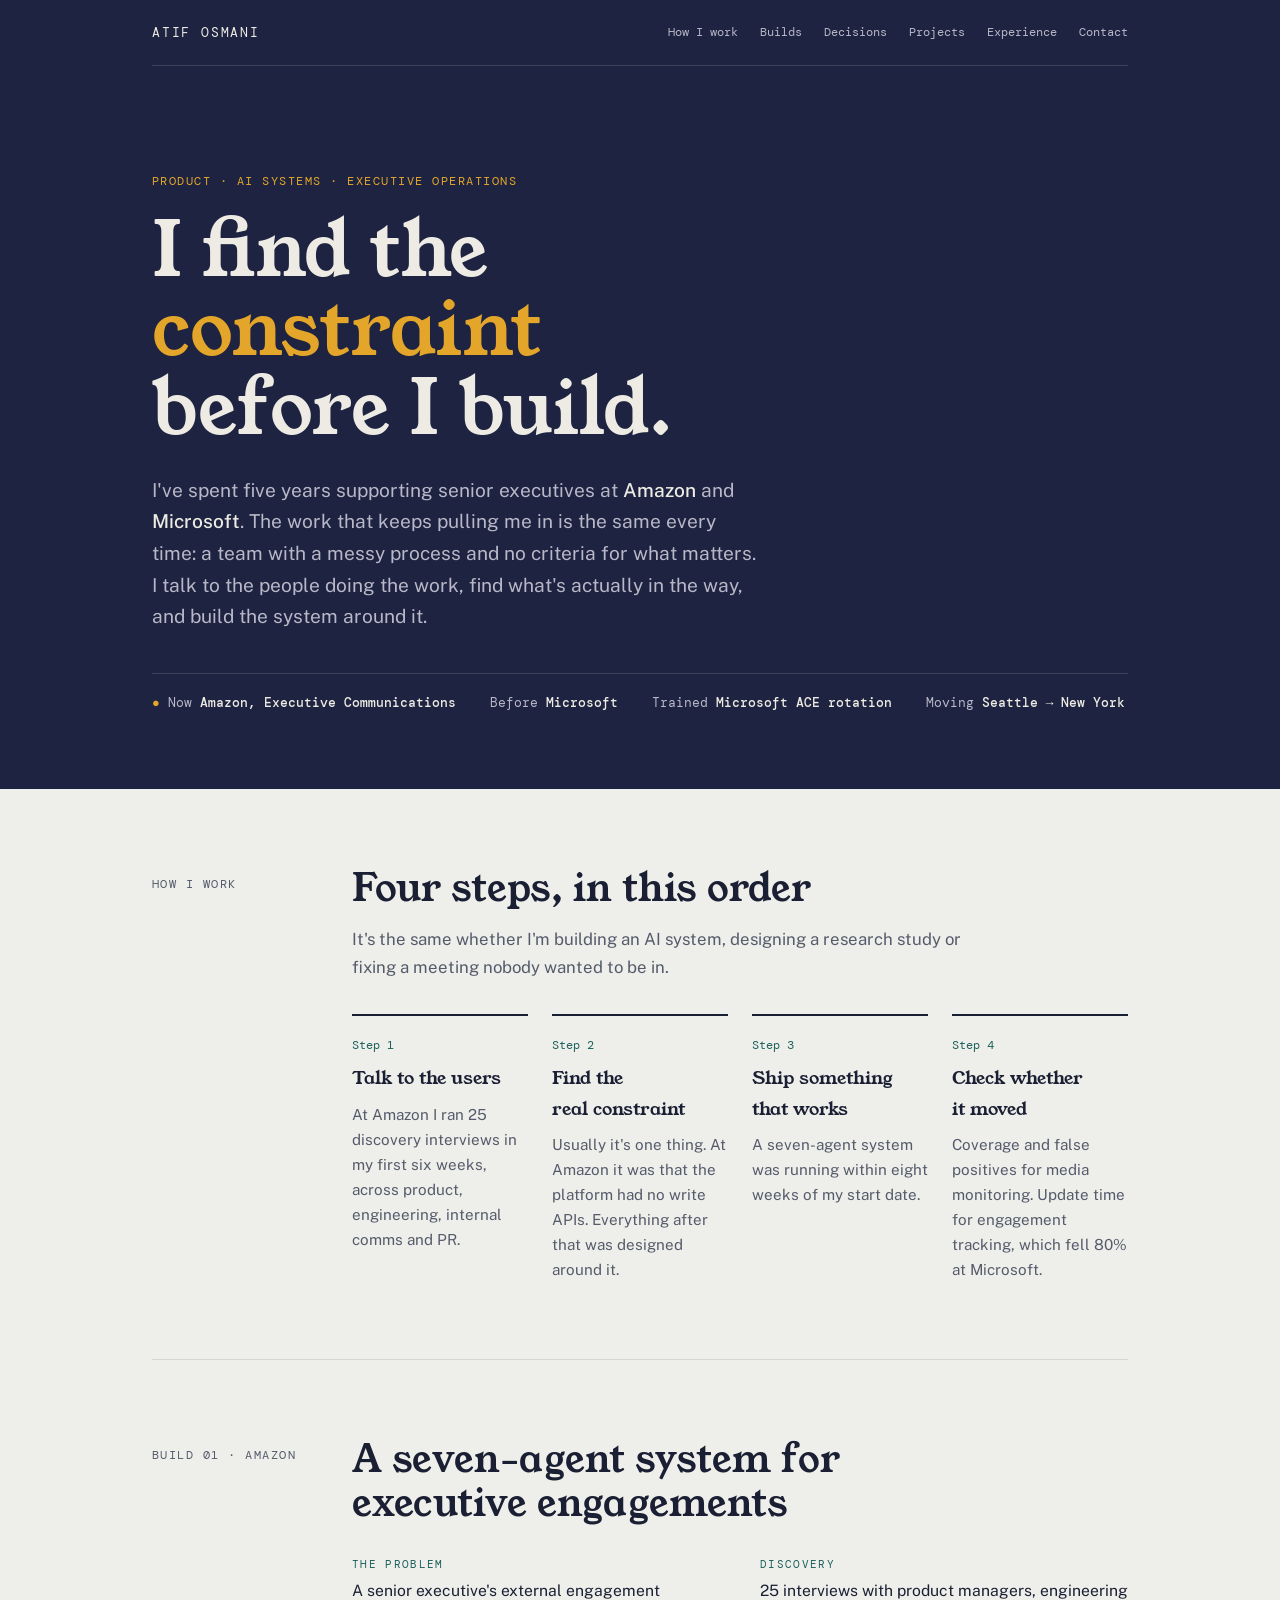
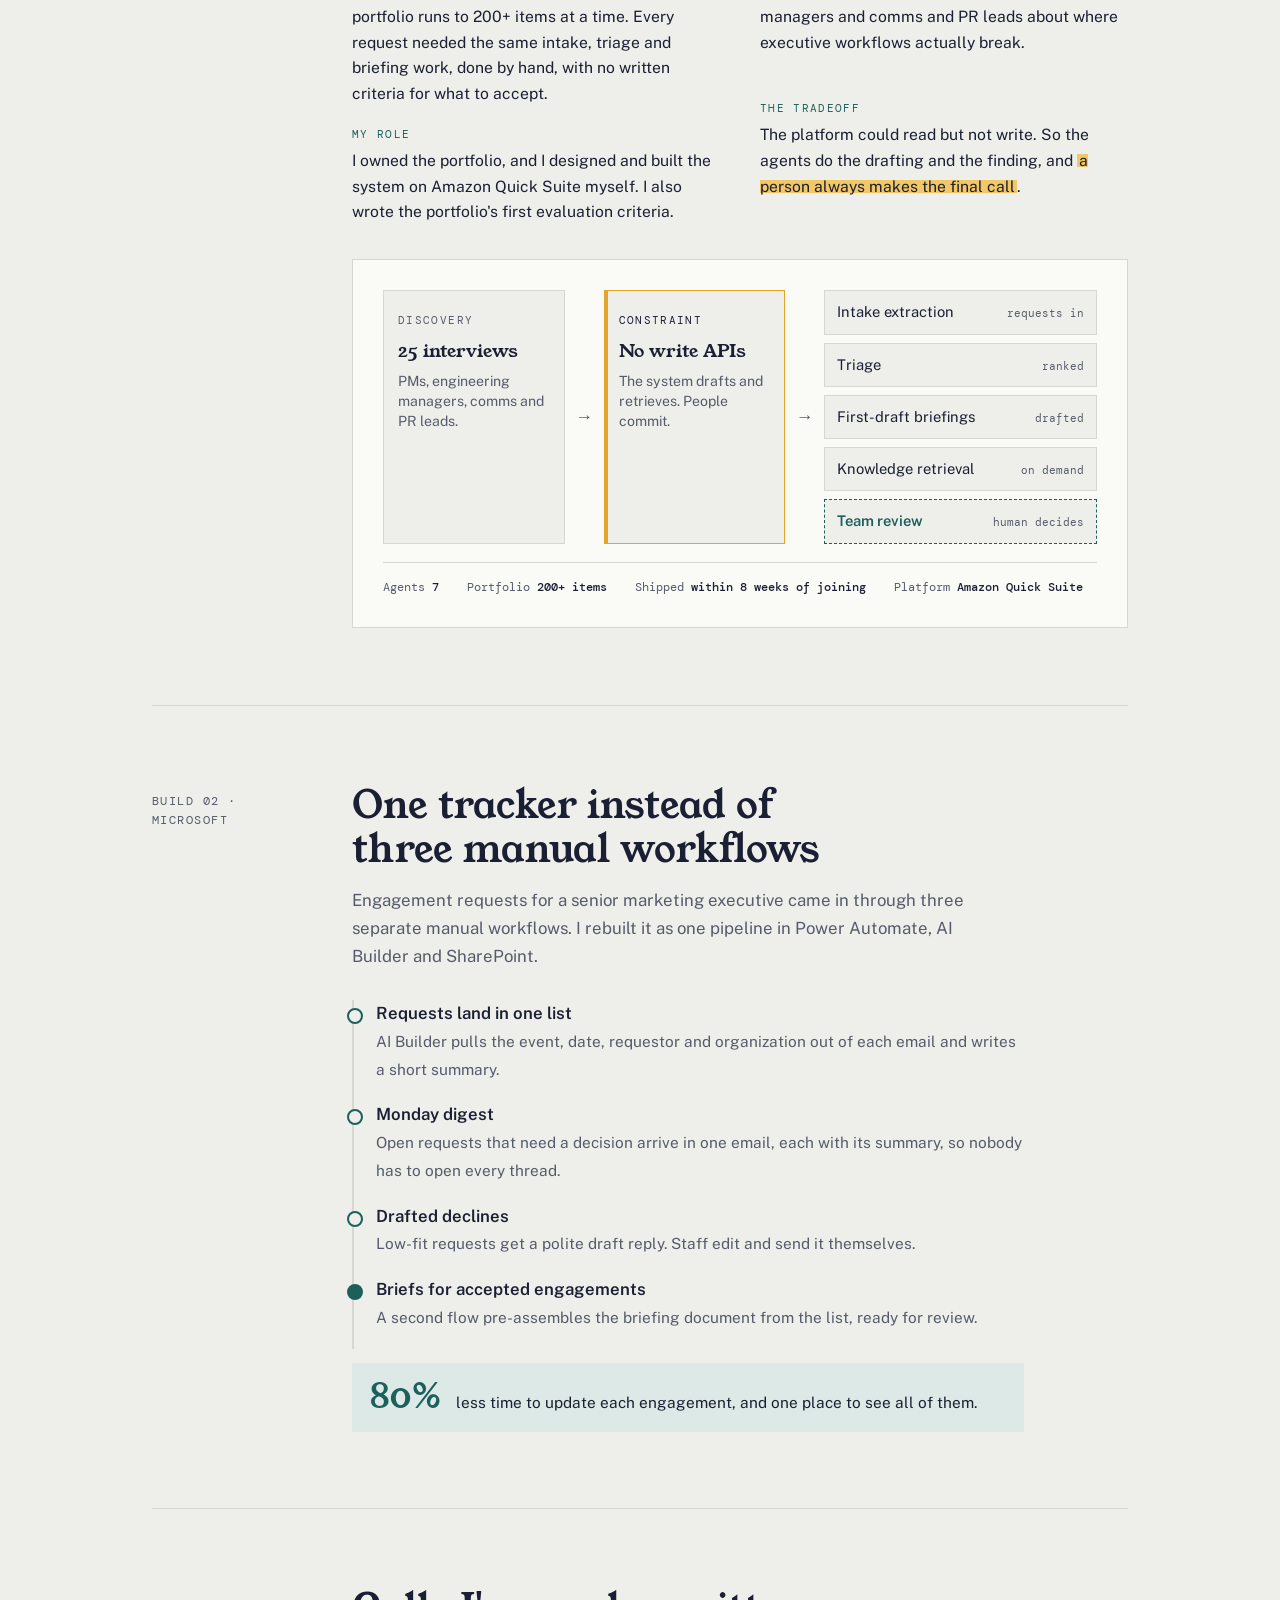
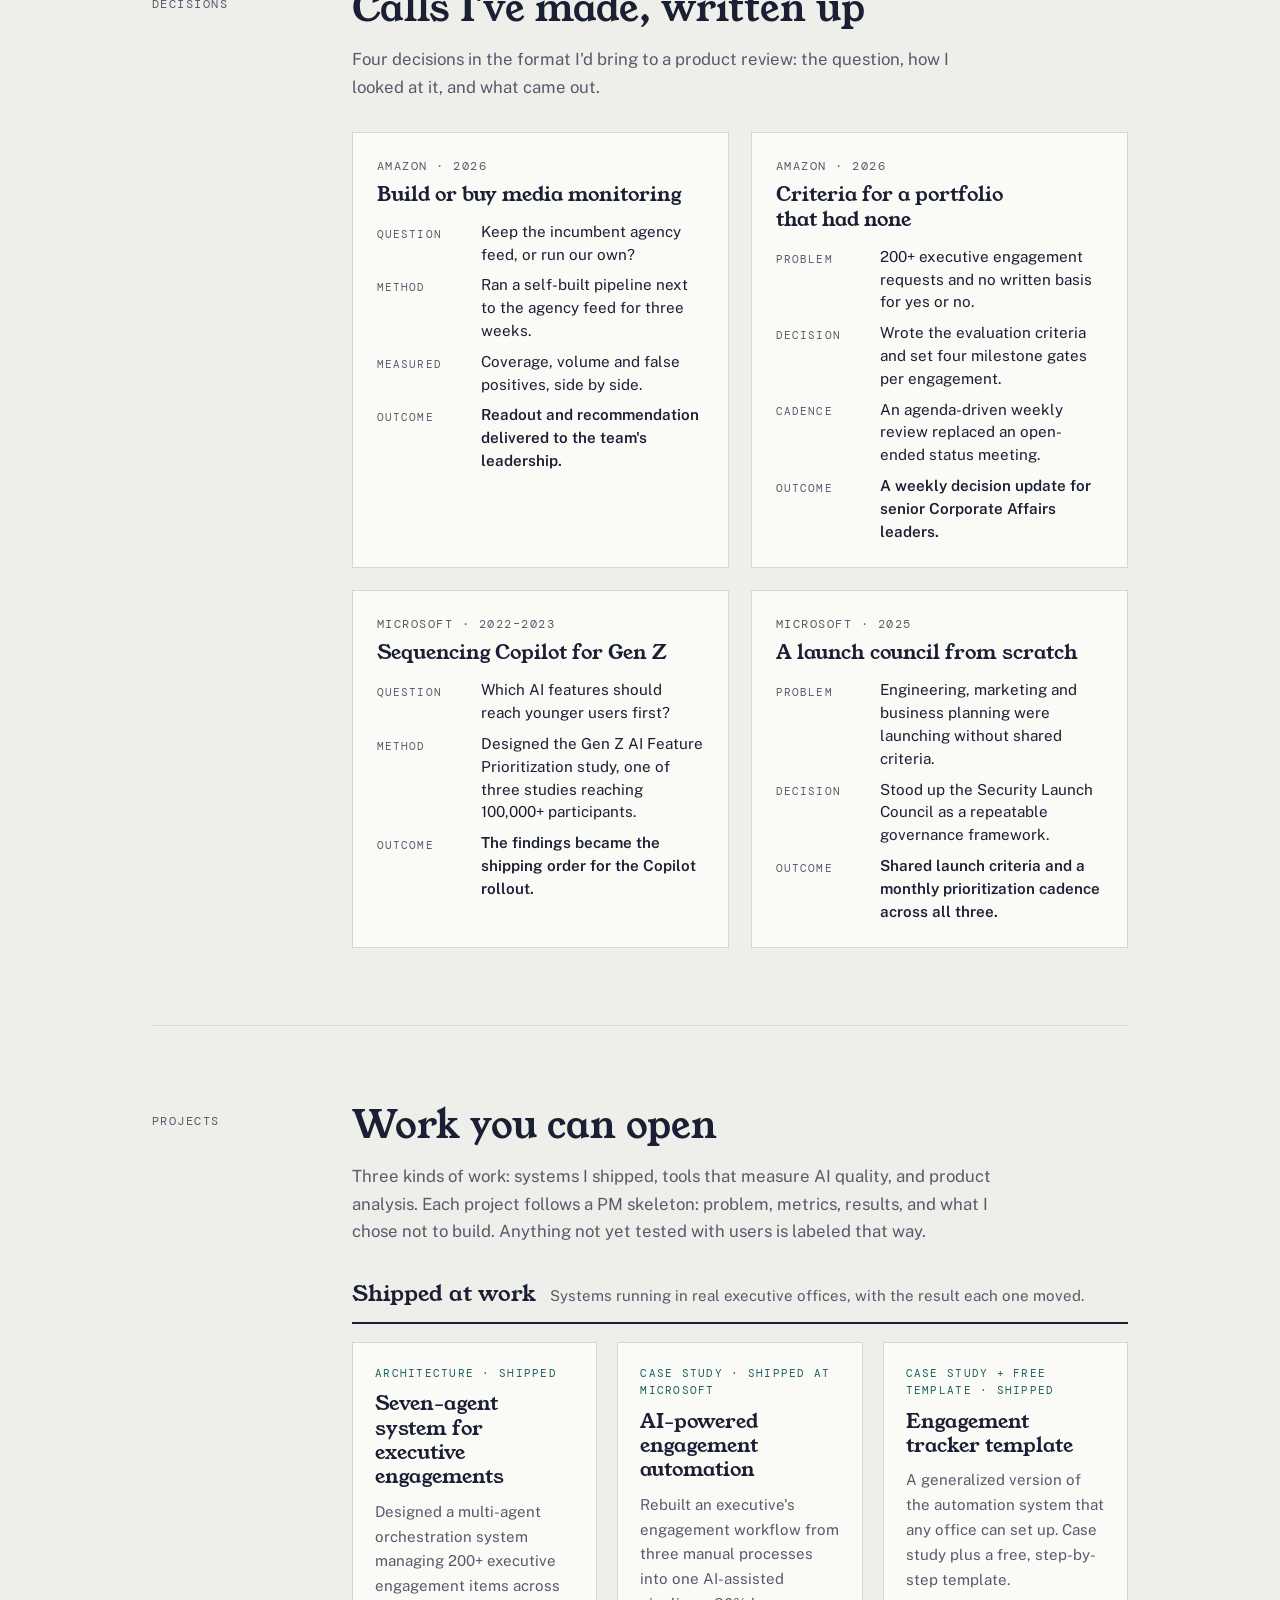
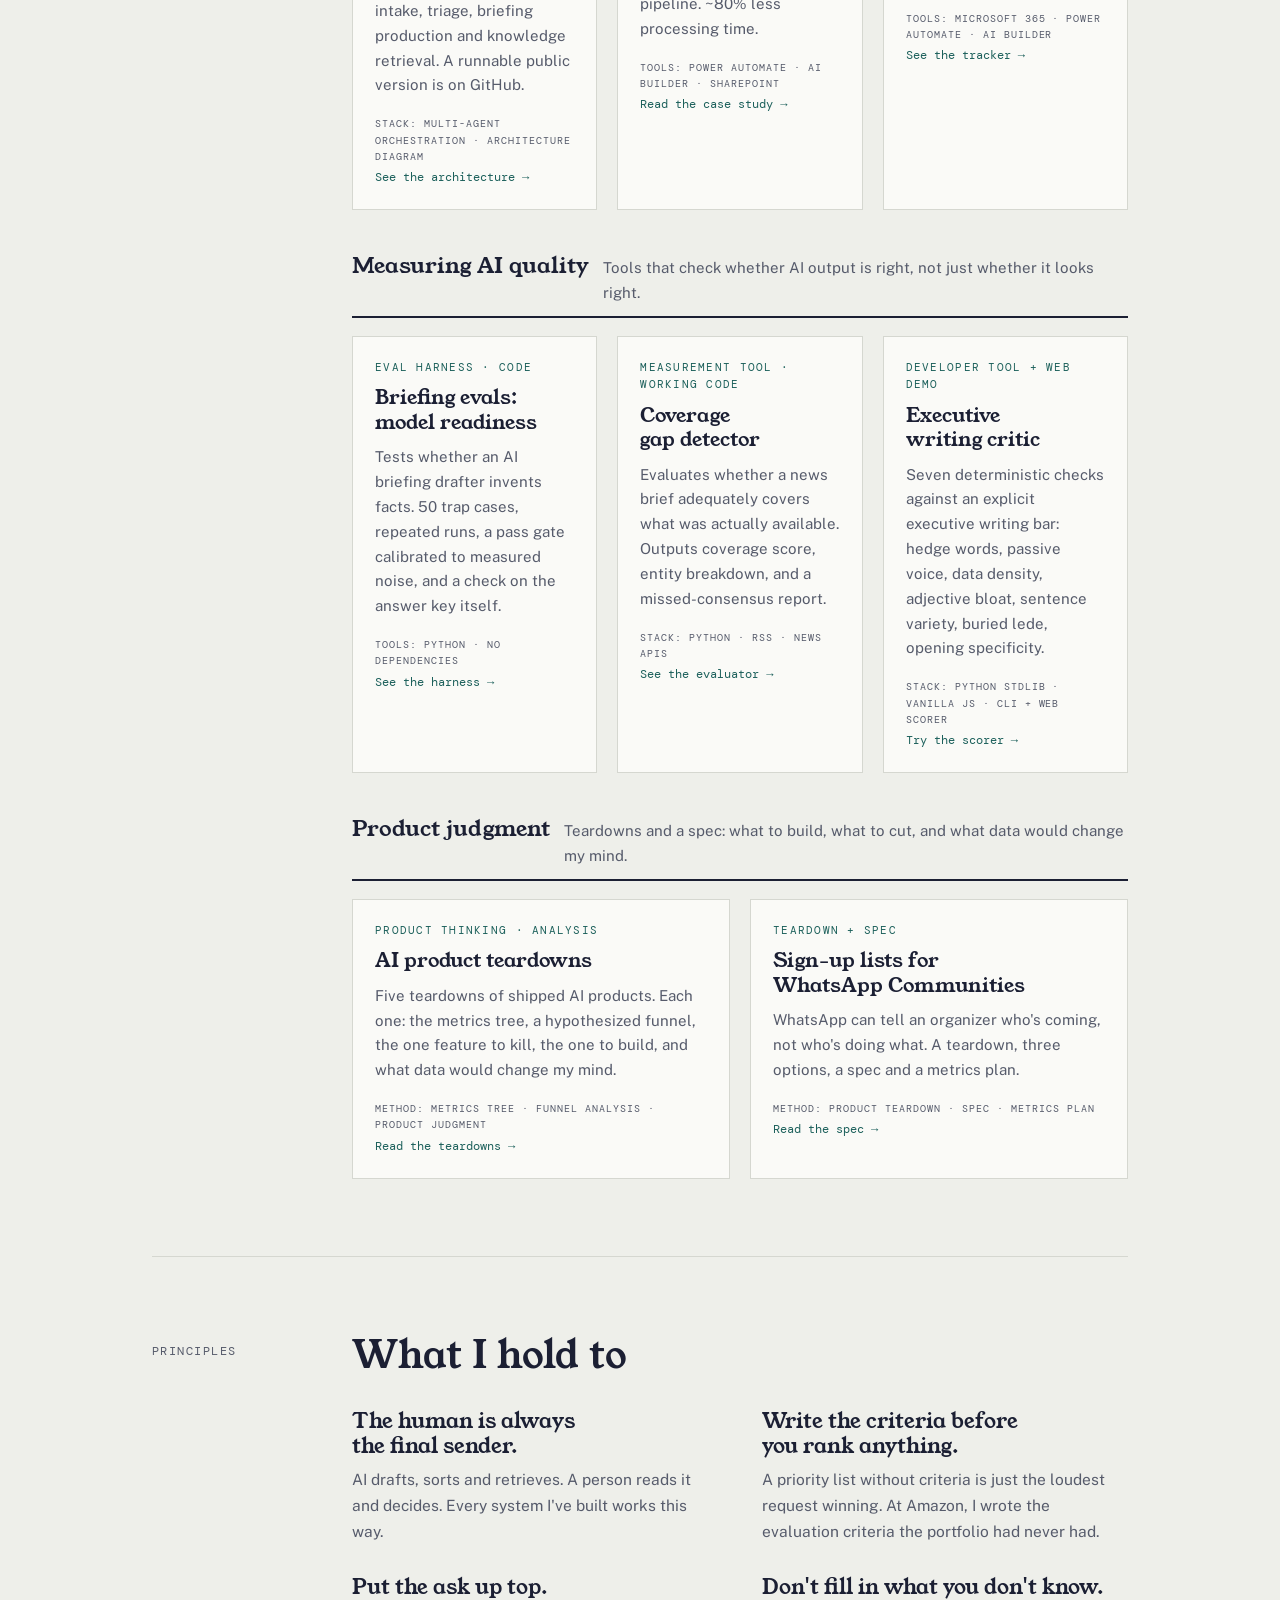
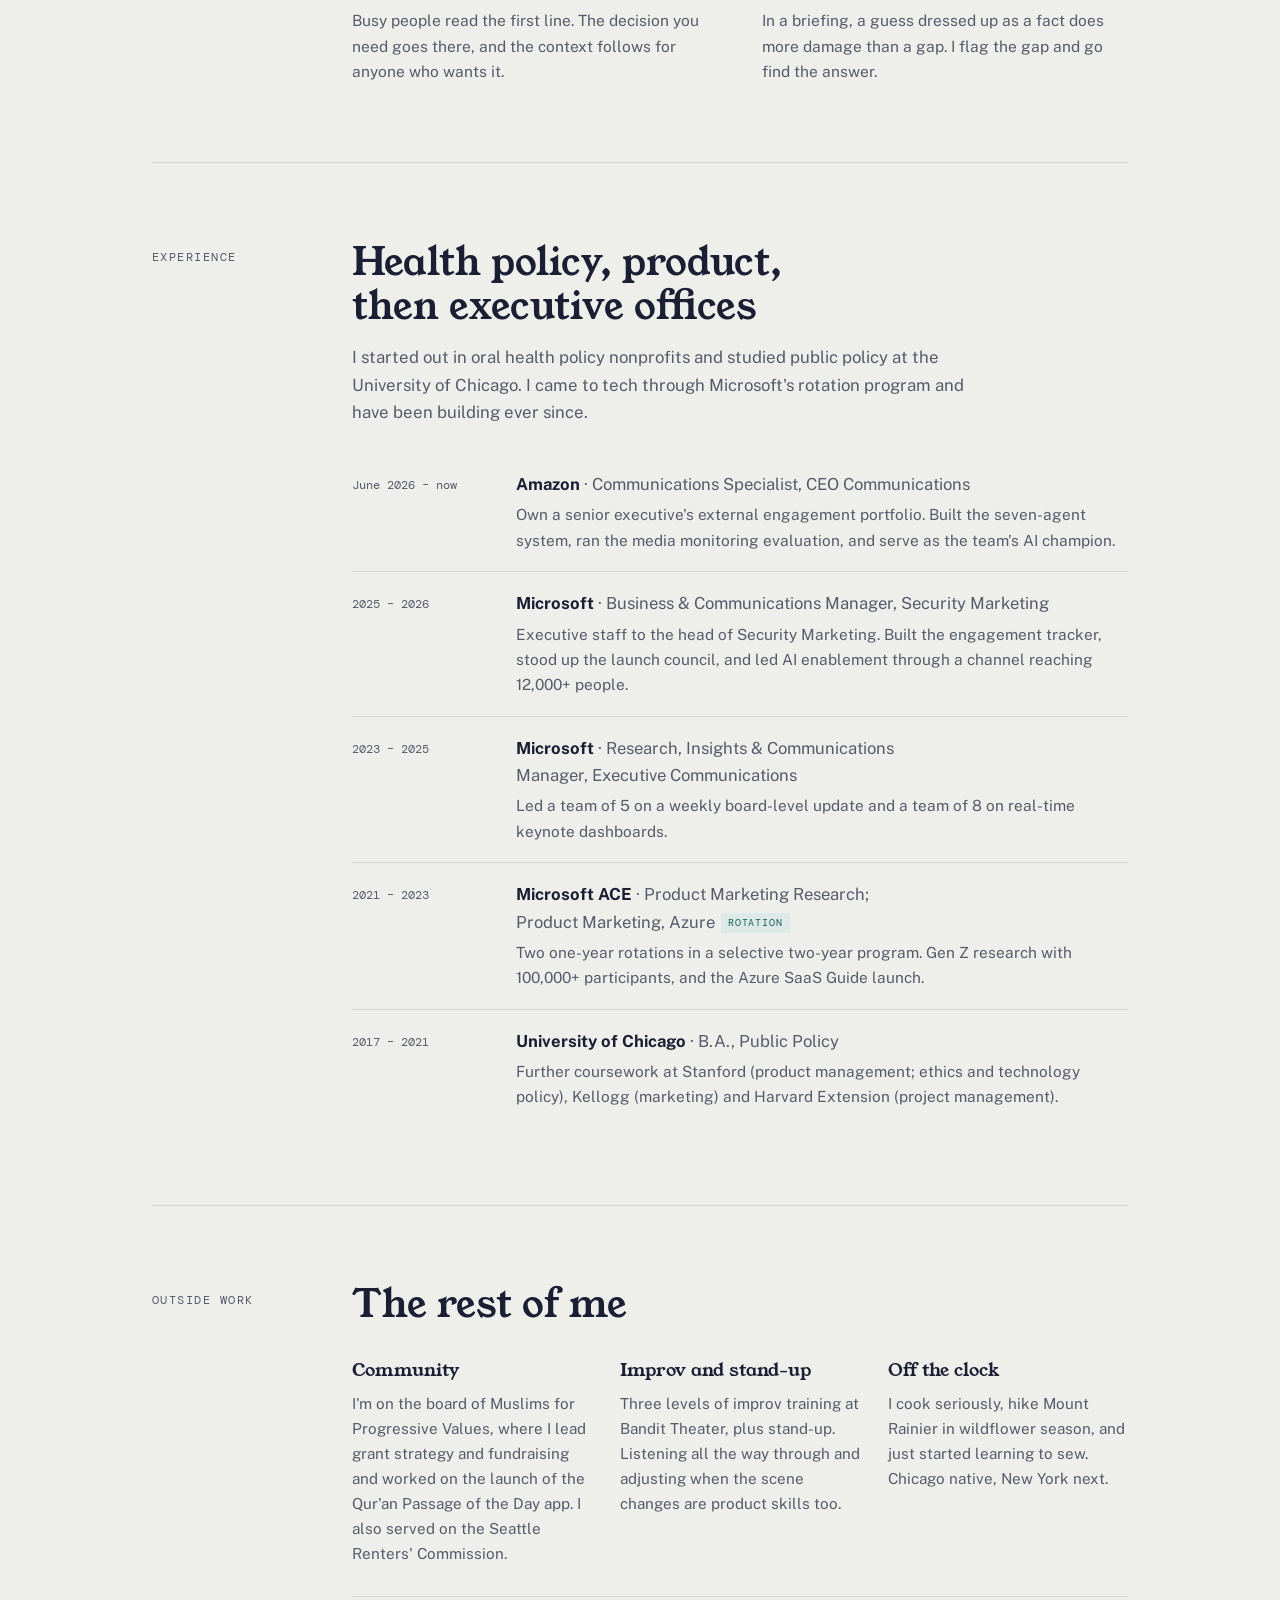
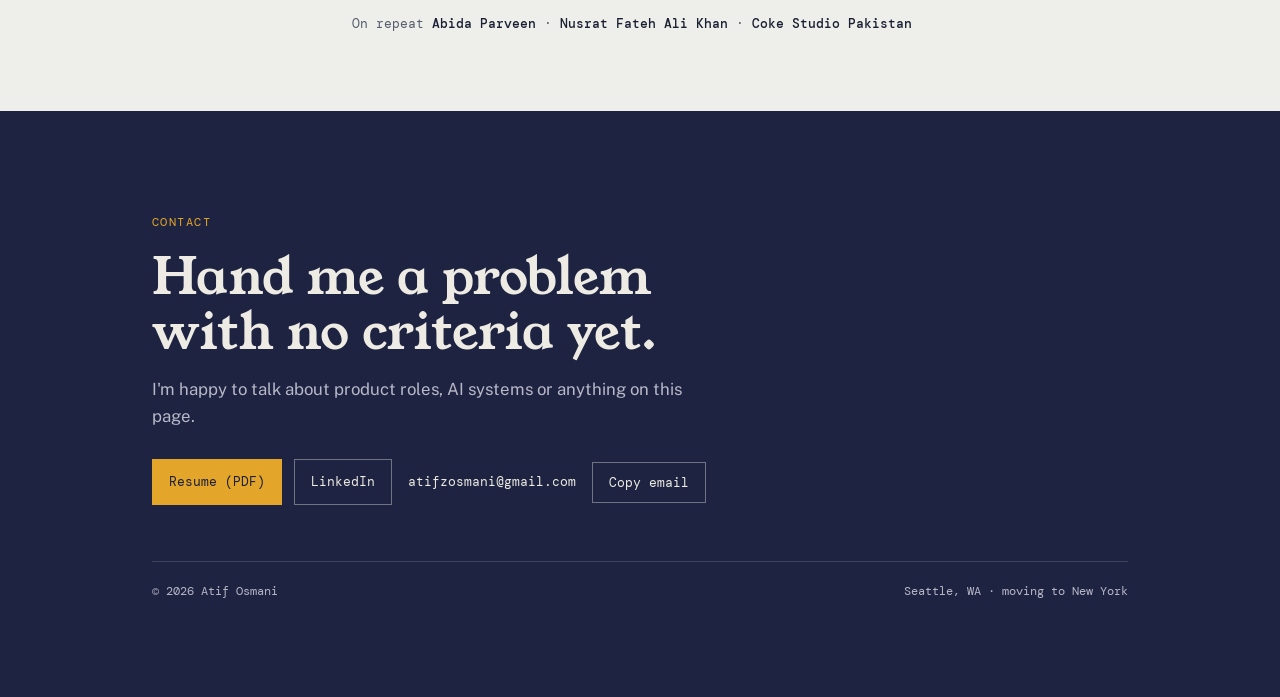
==== commit 638d4605: "Briefing evals v2 on the portfolio Mirror the v2 harness (50 cases, calibrated gate, multi-model run" ====
--- a/index.html
+++ b/index.html
@@ -389,8 +389,8 @@
         <div class="projects">
         <a class="project" href="projects/briefing-evals/">
           <span class="kind">Eval harness · Code</span>
-          <h3>LLM prompt eval harness</h3>
-          <p>Golden-set regression testing for prompts. Versioned prompts, fixture inputs, nondeterminism-tolerant assertions, and a pass gate that blocks regressions.</p>
+          <h3>Briefing evals: model readiness</h3>
+          <p>Tests whether an AI briefing drafter invents facts. 50 trap cases, repeated runs, a pass gate calibrated to measured noise, and a check on the answer key itself.</p>
           <span class="go" style="margin-top:8px">
             <span style="display:block;font-size:.62rem;letter-spacing:.1em;text-transform:uppercase;color:var(--muted);margin-bottom:2px">Tools: Python · No dependencies</span>
             See the harness →
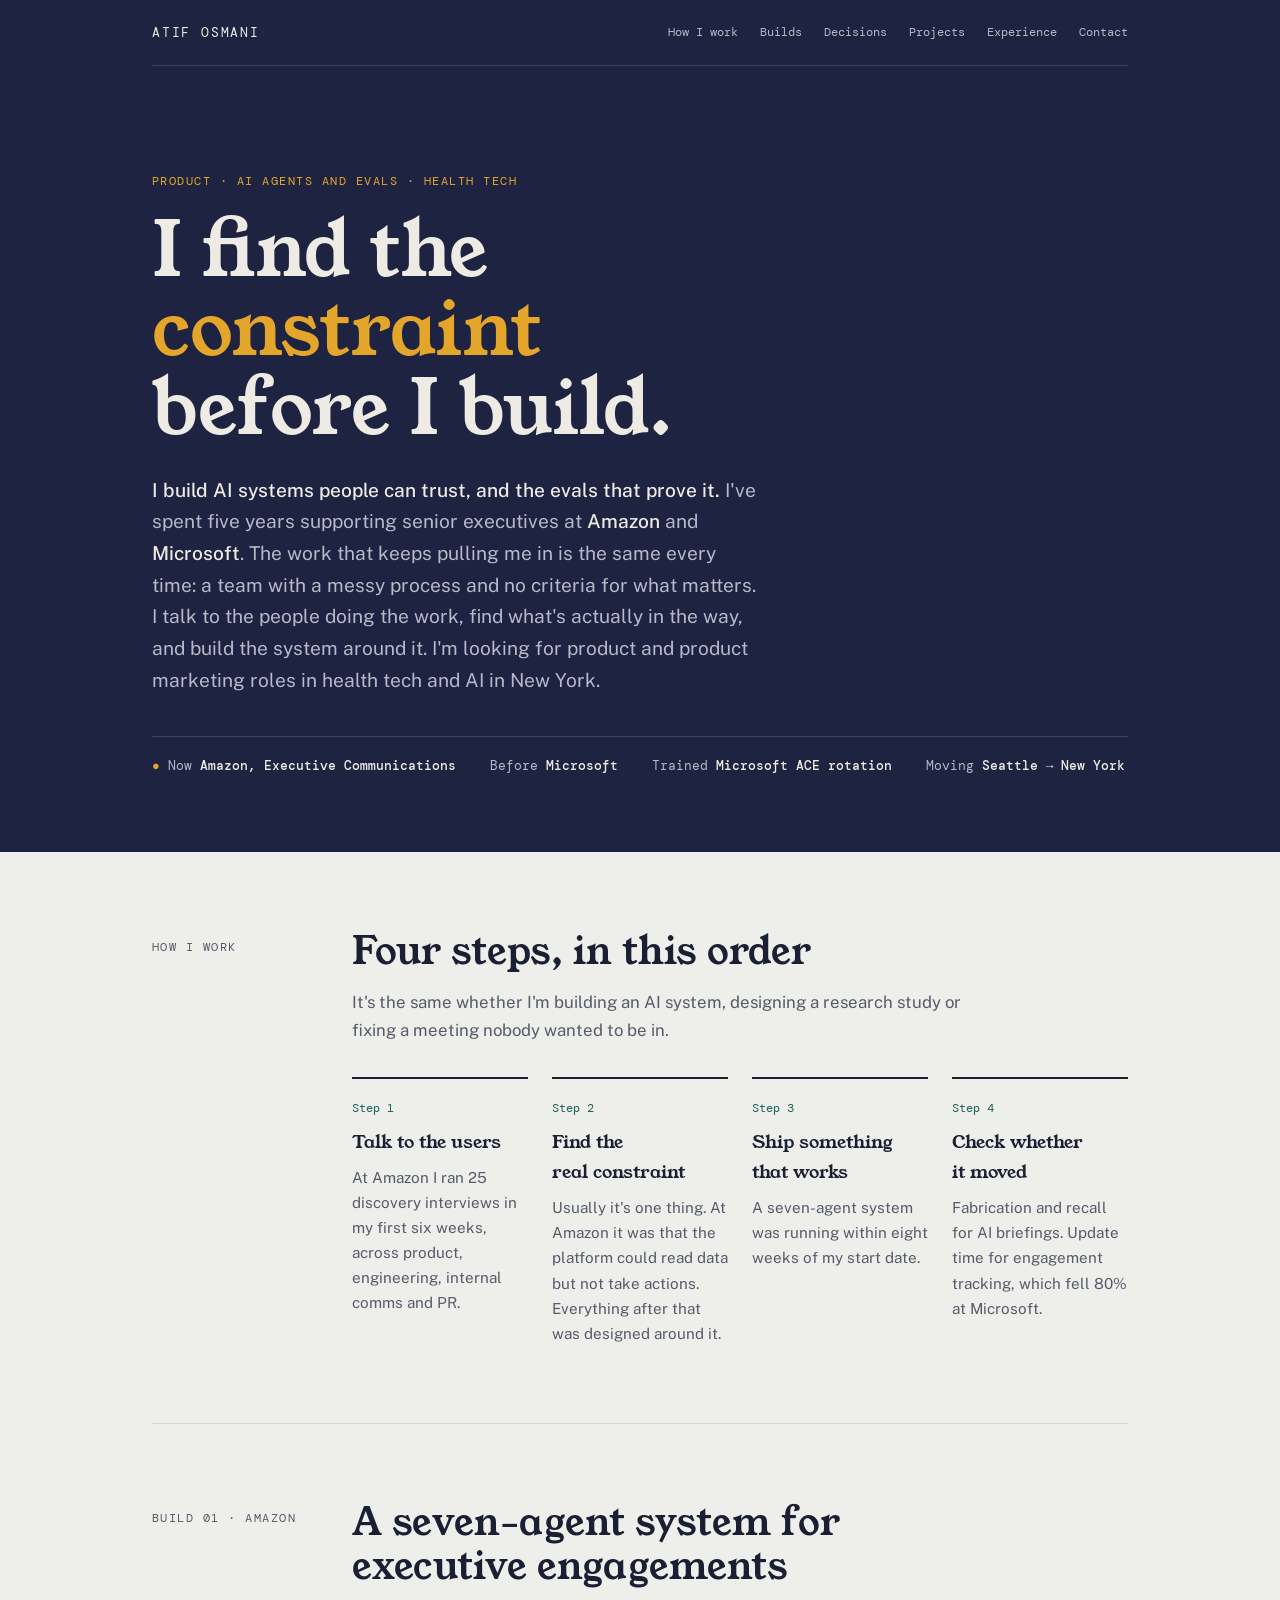
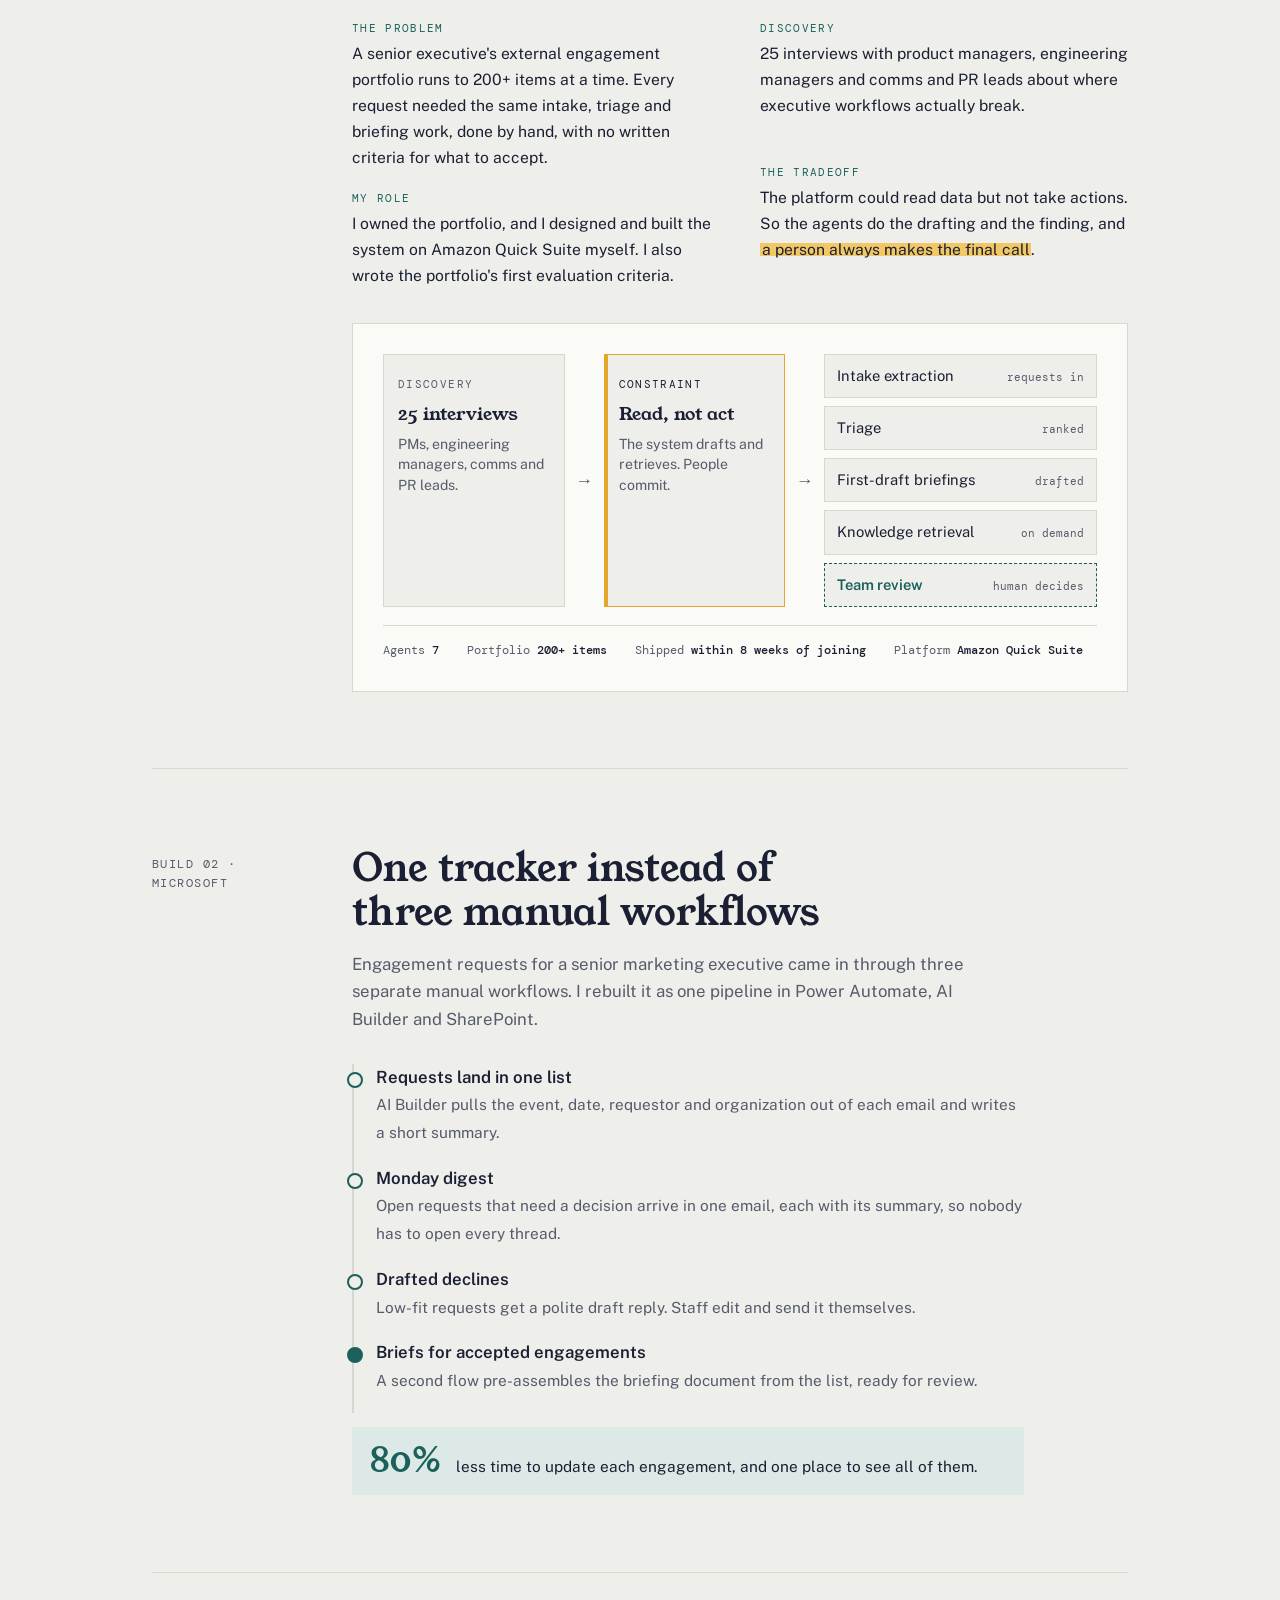
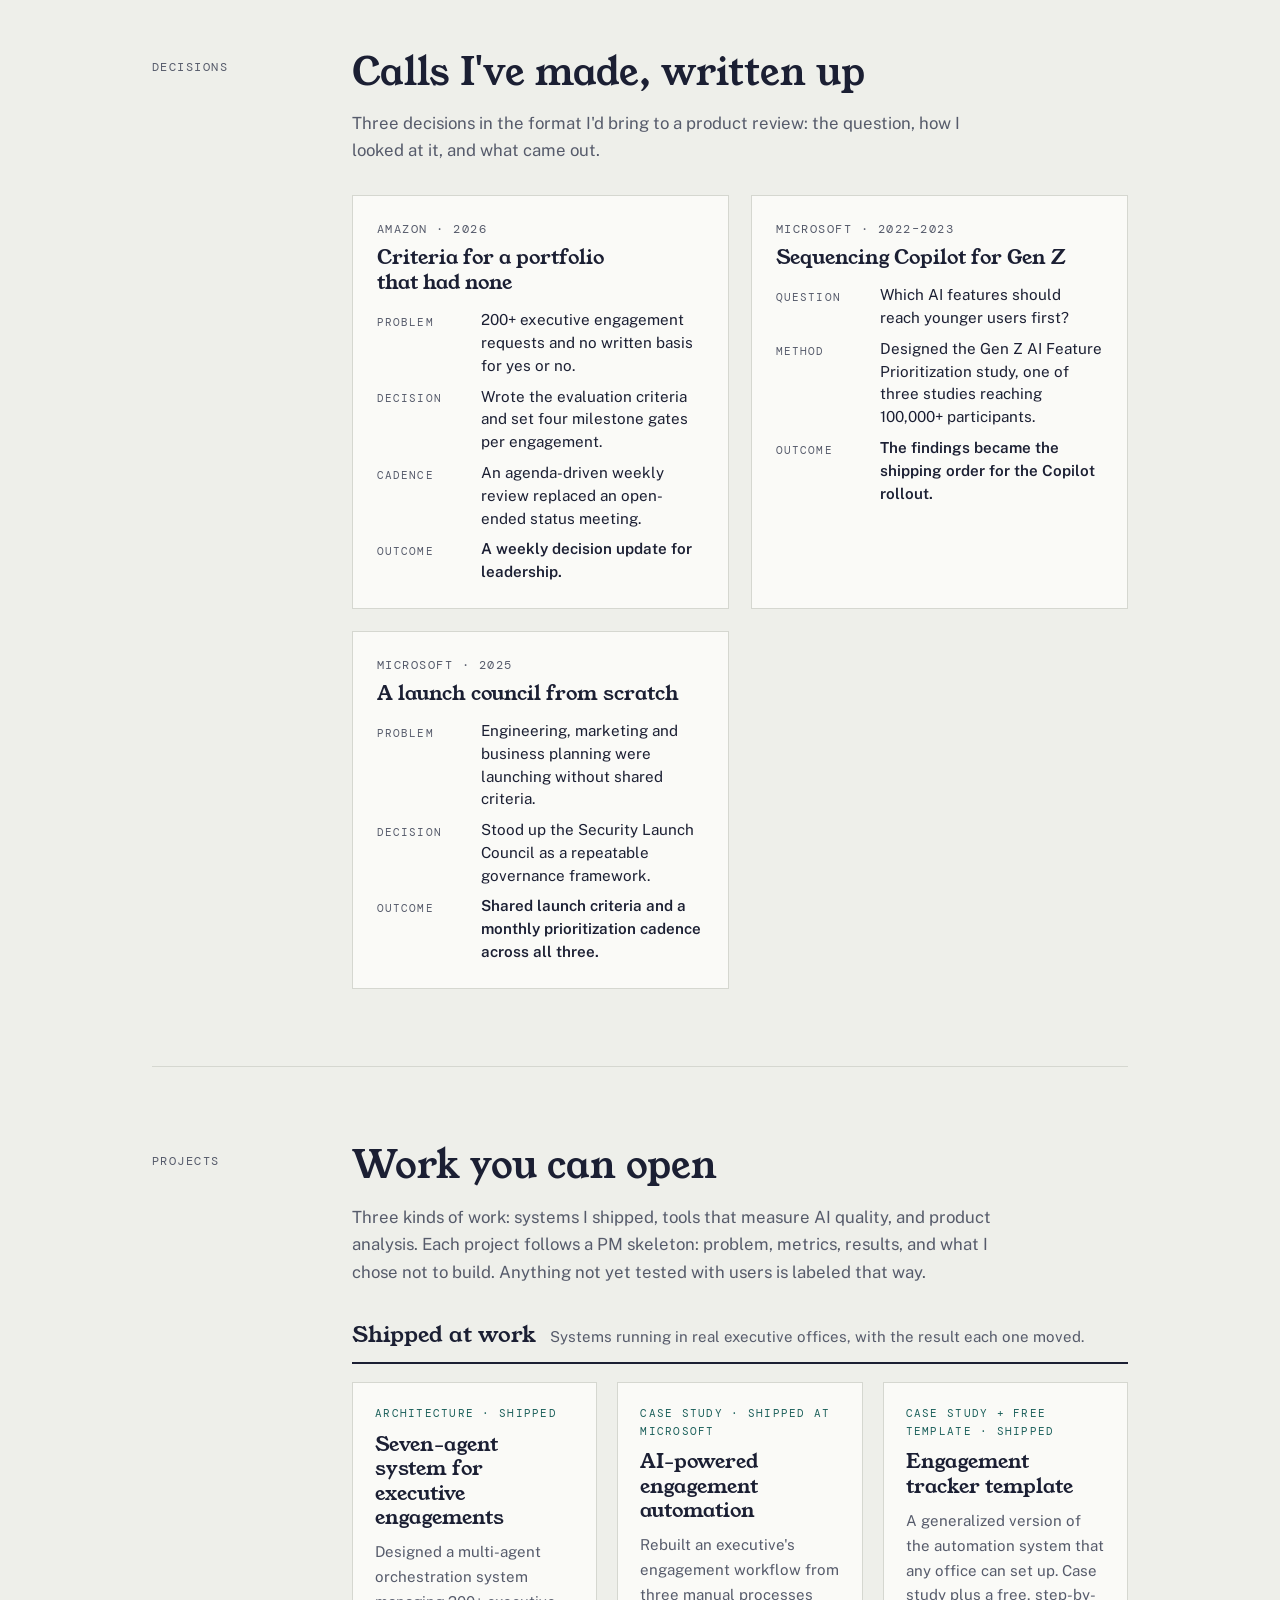
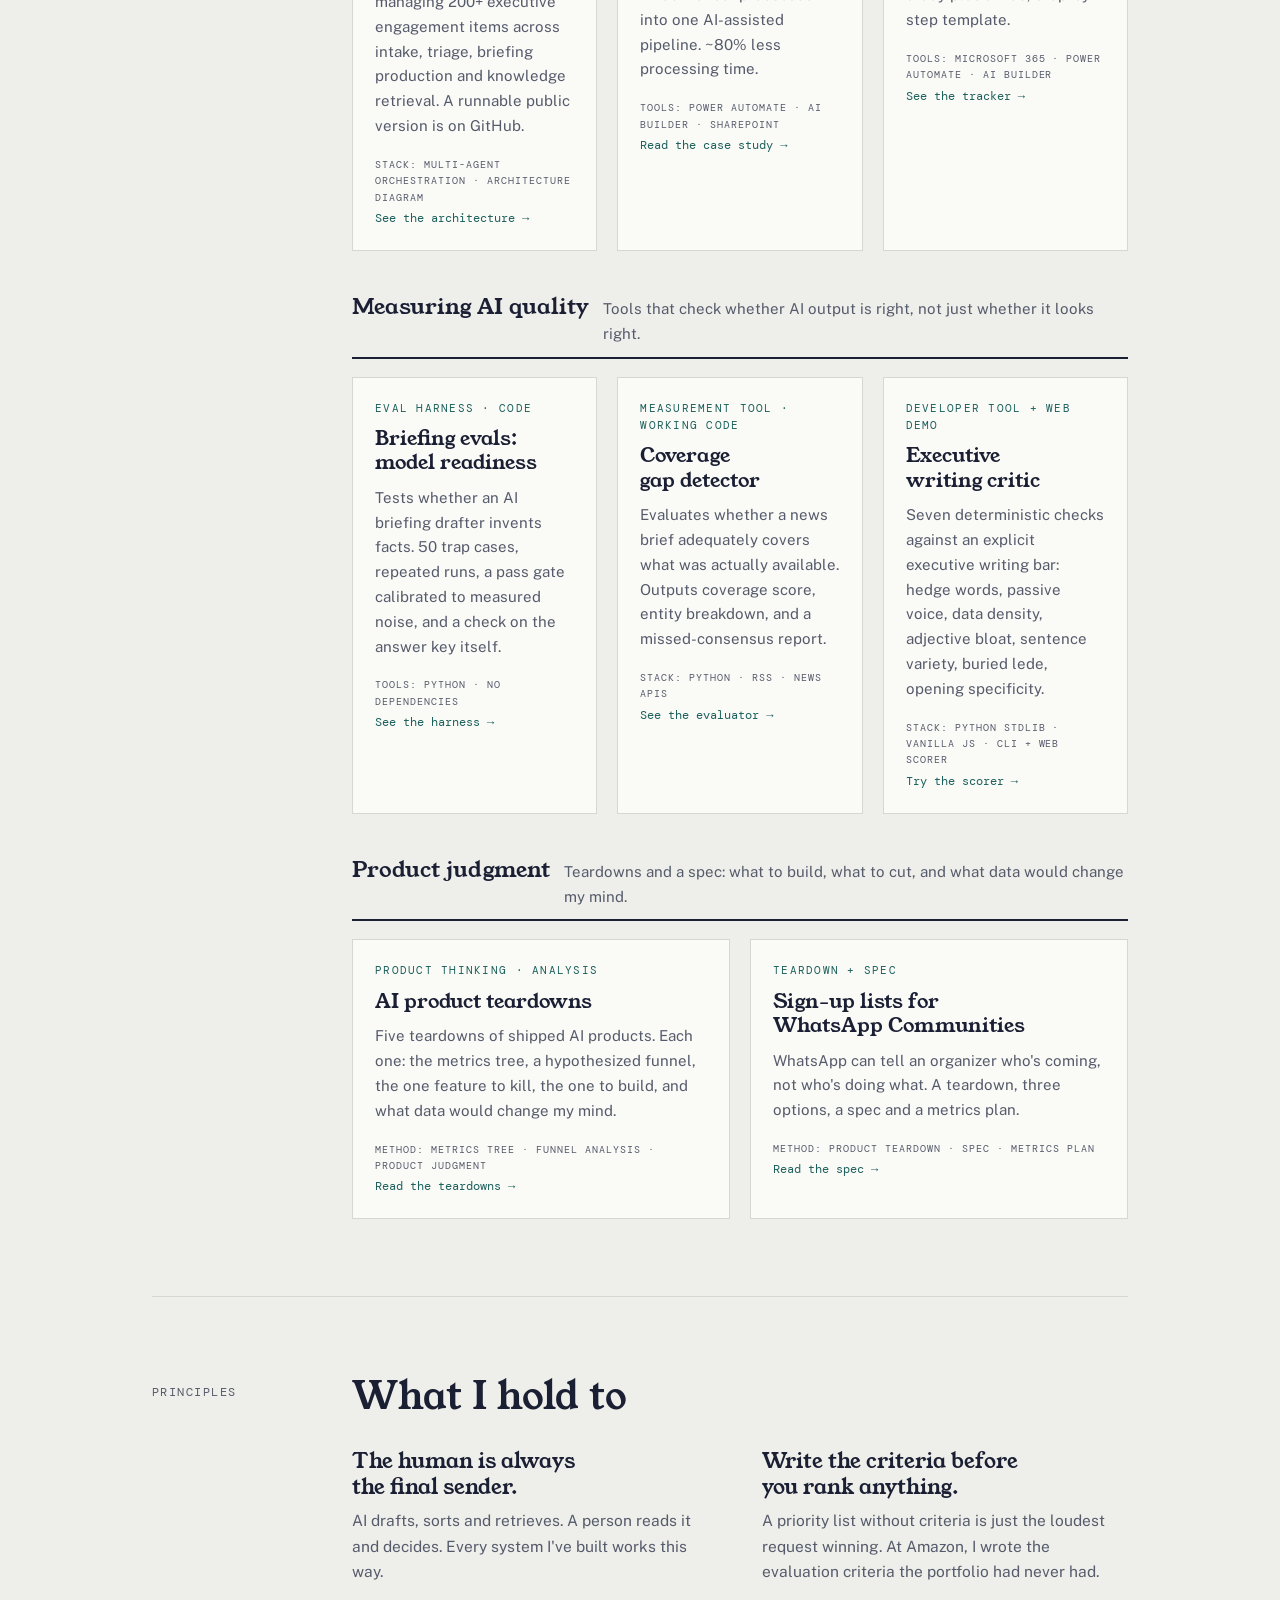
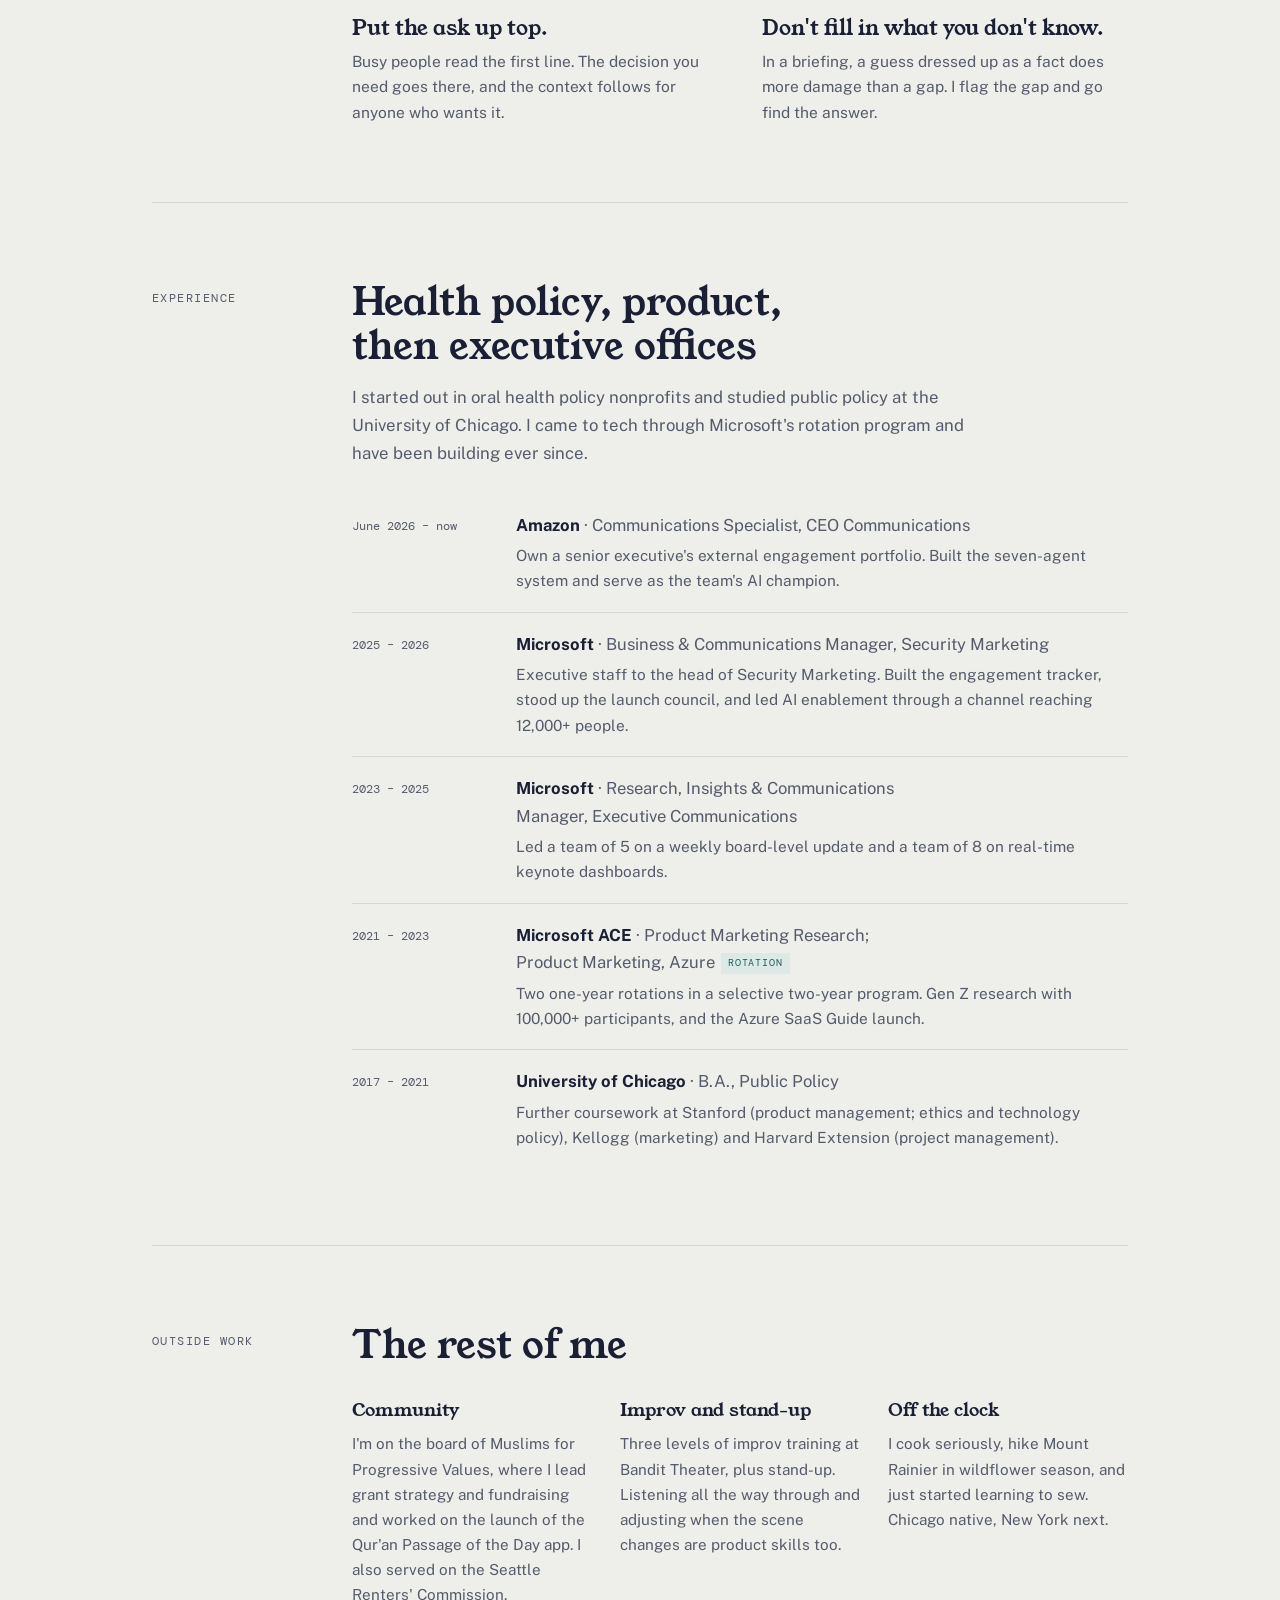
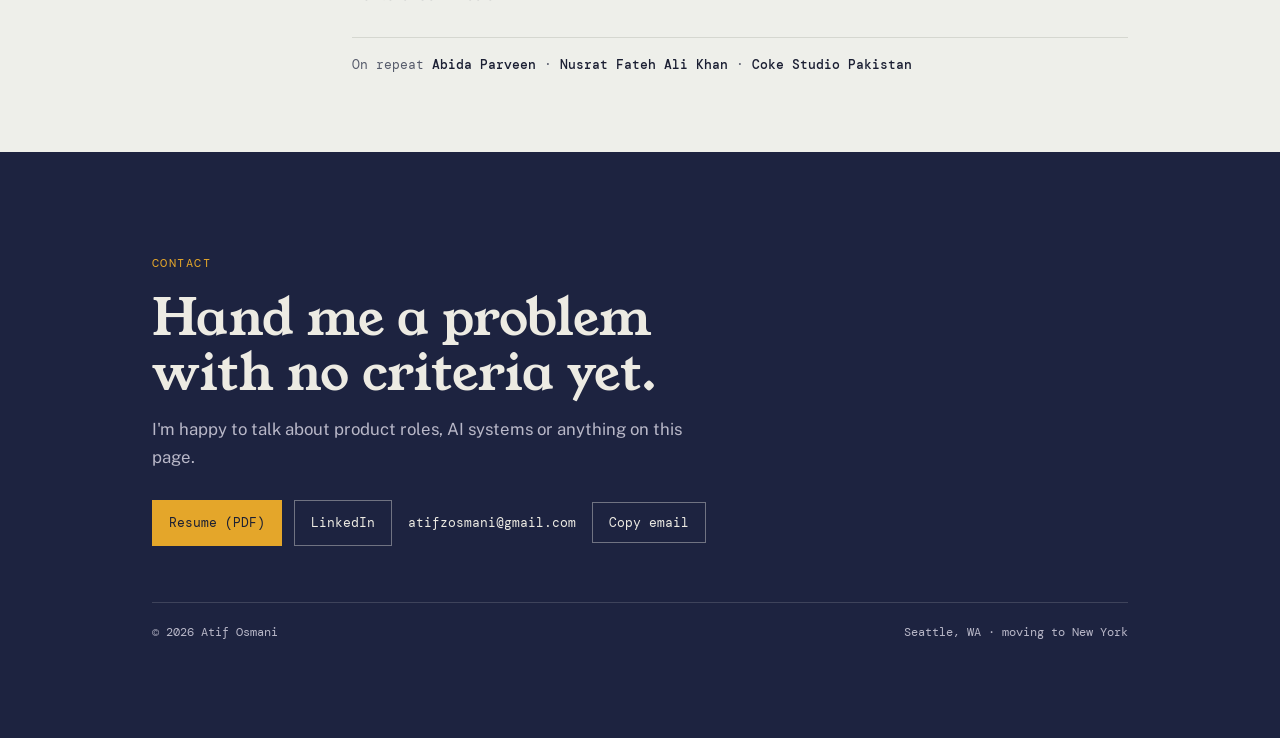
==== commit 0cc99928: "Tighten homepage for health tech product roles - Remove internal media-monitoring decision and inter" ====
--- a/index.html
+++ b/index.html
@@ -4,7 +4,7 @@
 <meta charset="UTF-8">
 <meta name="viewport" content="width=device-width, initial-scale=1.0">
 <title>Atif Osmani</title>
-<meta name="description" content="Atif Osmani builds AI systems and operating models for executive teams. He starts with the users and finds the constraint before he builds.">
+<meta name="description" content="Atif Osmani builds AI systems people can trust, and the evals that prove it. He is looking for product and product marketing roles in health tech and AI in New York.">
 <link rel="preconnect" href="https://fonts.googleapis.com">
 <link rel="preconnect" href="https://fonts.gstatic.com" crossorigin>
 <link href="https://fonts.googleapis.com/css2?family=Young+Serif&family=Public+Sans:ital,wght@0,400;0,500;0,600;0,700;1,400&family=DM+Mono:wght@400;500&display=swap" rel="stylesheet">
@@ -214,9 +214,9 @@
       </nav>
     </div>
     <header class="hero">
-      <span class="label">Product · AI systems · Executive operations</span>
+      <span class="label">Product · AI agents and evals · Health tech</span>
       <h1>I find the <em>constraint</em> before I build.</h1>
-      <p class="lede">I've spent five years supporting senior executives at <b>Amazon</b> and <b>Microsoft</b>. The work that keeps pulling me in is the same every time: a team with a messy process and no criteria for what matters. I talk to the people doing the work, find what's actually in the way, and build the system around it.</p>
+      <p class="lede"><b>I build AI systems people can trust, and the evals that prove it.</b> I've spent five years supporting senior executives at <b>Amazon</b> and <b>Microsoft</b>. The work that keeps pulling me in is the same every time: a team with a messy process and no criteria for what matters. I talk to the people doing the work, find what's actually in the way, and build the system around it. I'm looking for product and product marketing roles in health tech and AI in New York.</p>
       <div class="facts">
         <span><span class="dot">●</span> Now <b>Amazon, Executive Communications</b></span>
         <span>Before <b>Microsoft</b></span>
@@ -235,9 +235,9 @@
       <p class="intro">It's the same whether I'm building an AI system, designing a research study or fixing a meeting nobody wanted to be in.</p>
       <ol class="steps">
         <li><span class="n">Step 1</span><h3>Talk to the users</h3><p>At Amazon I ran 25 discovery interviews in my first six weeks, across product, engineering, internal comms and PR.</p></li>
-        <li><span class="n">Step 2</span><h3>Find the real constraint</h3><p>Usually it's one thing. At Amazon it was that the platform had no write APIs. Everything after that was designed around it.</p></li>
+        <li><span class="n">Step 2</span><h3>Find the real constraint</h3><p>Usually it's one thing. At Amazon it was that the platform could read data but not take actions. Everything after that was designed around it.</p></li>
         <li><span class="n">Step 3</span><h3>Ship something that works</h3><p>A seven-agent system was running within eight weeks of my start date.</p></li>
-        <li><span class="n">Step 4</span><h3>Check whether it moved</h3><p>Coverage and false positives for media monitoring. Update time for engagement tracking, which fell 80% at Microsoft.</p></li>
+        <li><span class="n">Step 4</span><h3>Check whether it moved</h3><p>Fabrication and recall for AI briefings. Update time for engagement tracking, which fell 80% at Microsoft.</p></li>
       </ol>
     </div>
   </section>
@@ -253,7 +253,7 @@
         </dl>
         <dl>
           <div><dt>Discovery</dt><dd>25 interviews with product managers, engineering managers and comms and PR leads about where executive workflows actually break.</dd></div>
-          <div><dt>The tradeoff</dt><dd>The platform could read but not write. So the agents do the drafting and the finding, and <mark>a person always makes the final call</mark>.</dd></div>
+          <div><dt>The tradeoff</dt><dd>The platform could read data but not take actions. So the agents do the drafting and the finding, and <mark>a person always makes the final call</mark>.</dd></div>
         </dl>
       </div>
       <div class="flow" role="figure" aria-label="Discovery interviews led to a platform constraint, which shaped four agent stages ending with human review">
@@ -266,7 +266,7 @@
           <span class="arrow" aria-hidden="true">→</span>
           <div class="node constraint">
             <span class="label">Constraint</span>
-            <b>No write APIs</b>
+            <b>Read, not act</b>
             <p>The system drafts and retrieves. People commit.</p>
           </div>
           <span class="arrow" aria-hidden="true">→</span>
@@ -307,24 +307,15 @@
     <span class="label">Decisions</span>
     <div>
       <h2>Calls I've made, written up</h2>
-      <p class="intro">Four decisions in the format I'd bring to a product review: the question, how I looked at it, and what came out.</p>
+      <p class="intro">Three decisions in the format I'd bring to a product review: the question, how I looked at it, and what came out.</p>
       <div class="records">
-        <article class="record">
-          <header><span class="label">Amazon · 2026</span><h3>Build or buy media monitoring</h3></header>
-          <dl>
-            <dt>Question</dt><dd>Keep the incumbent agency feed, or run our own?</dd>
-            <dt>Method</dt><dd>Ran a self-built pipeline next to the agency feed for three weeks.</dd>
-            <dt>Measured</dt><dd>Coverage, volume and false positives, side by side.</dd>
-            <dt>Outcome</dt><dd class="out">Readout and recommendation delivered to the team's leadership.</dd>
-          </dl>
-        </article>
         <article class="record">
           <header><span class="label">Amazon · 2026</span><h3>Criteria for a portfolio that had none</h3></header>
           <dl>
             <dt>Problem</dt><dd>200+ executive engagement requests and no written basis for yes or no.</dd>
             <dt>Decision</dt><dd>Wrote the evaluation criteria and set four milestone gates per engagement.</dd>
             <dt>Cadence</dt><dd>An agenda-driven weekly review replaced an open-ended status meeting.</dd>
-            <dt>Outcome</dt><dd class="out">A weekly decision update for senior Corporate Affairs leaders.</dd>
+            <dt>Outcome</dt><dd class="out">A weekly decision update for leadership.</dd>
           </dl>
         </article>
         <article class="record">
@@ -464,7 +455,7 @@
         <li>
           <span class="when">June 2026 – now</span>
           <div><h3>Amazon <span>· Communications Specialist, CEO Communications</span></h3>
-          <p>Own a senior executive's external engagement portfolio. Built the seven-agent system, ran the media monitoring evaluation, and serve as the team's AI champion.</p></div>
+          <p>Own a senior executive's external engagement portfolio. Built the seven-agent system and serve as the team's AI champion.</p></div>
         </li>
         <li>
           <span class="when">2025 – 2026</span>
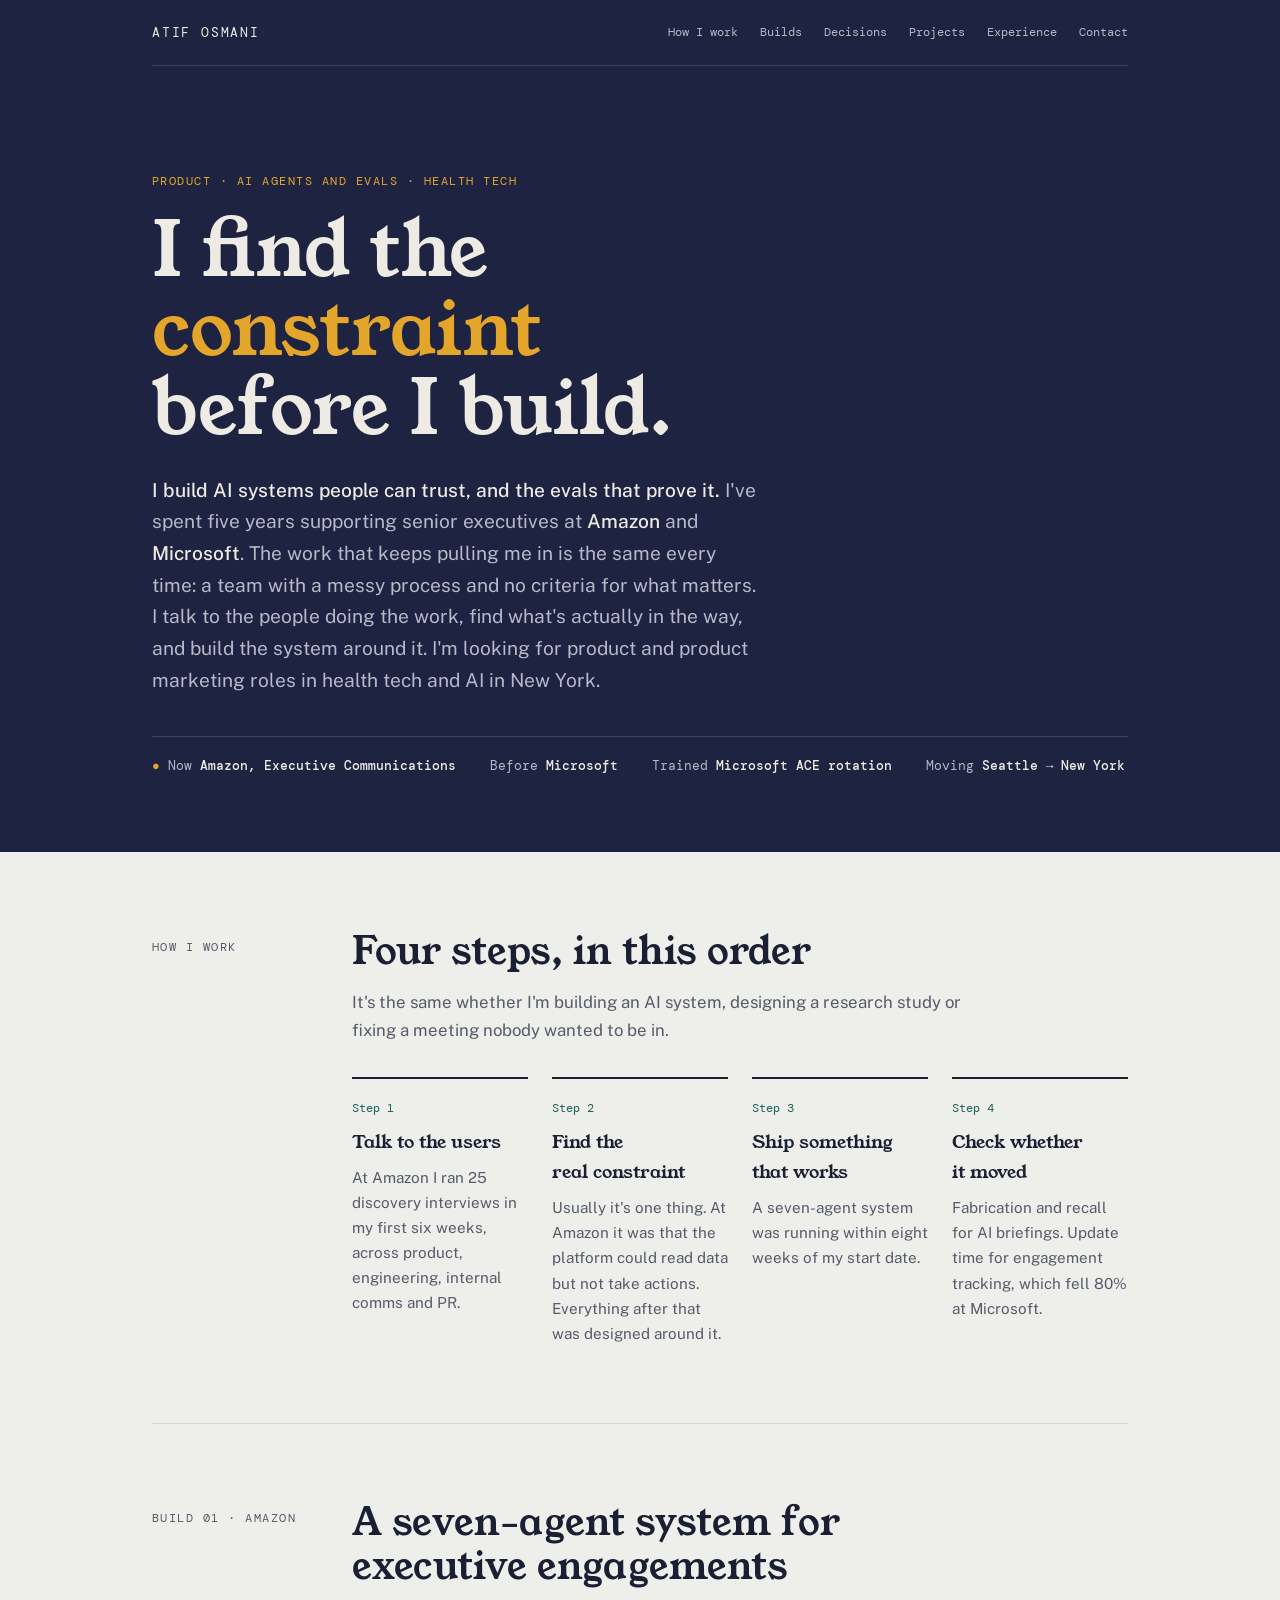
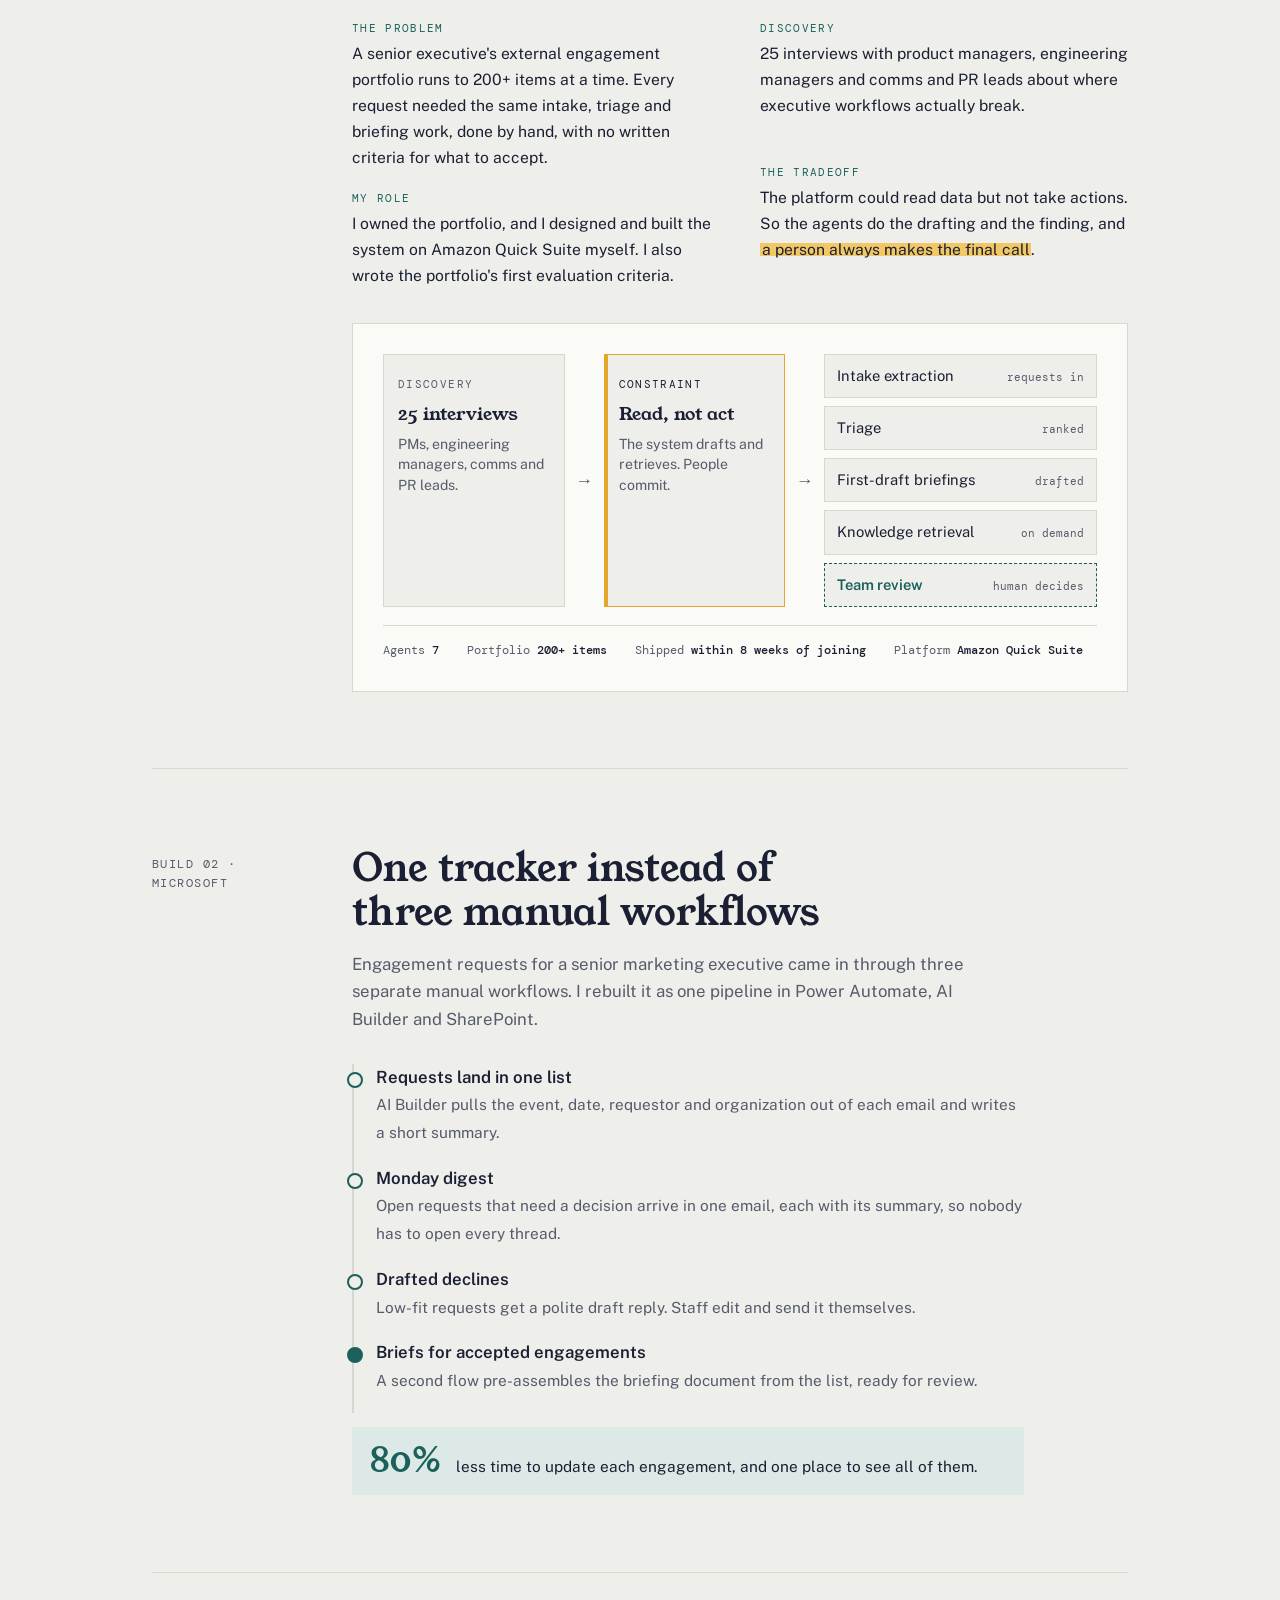
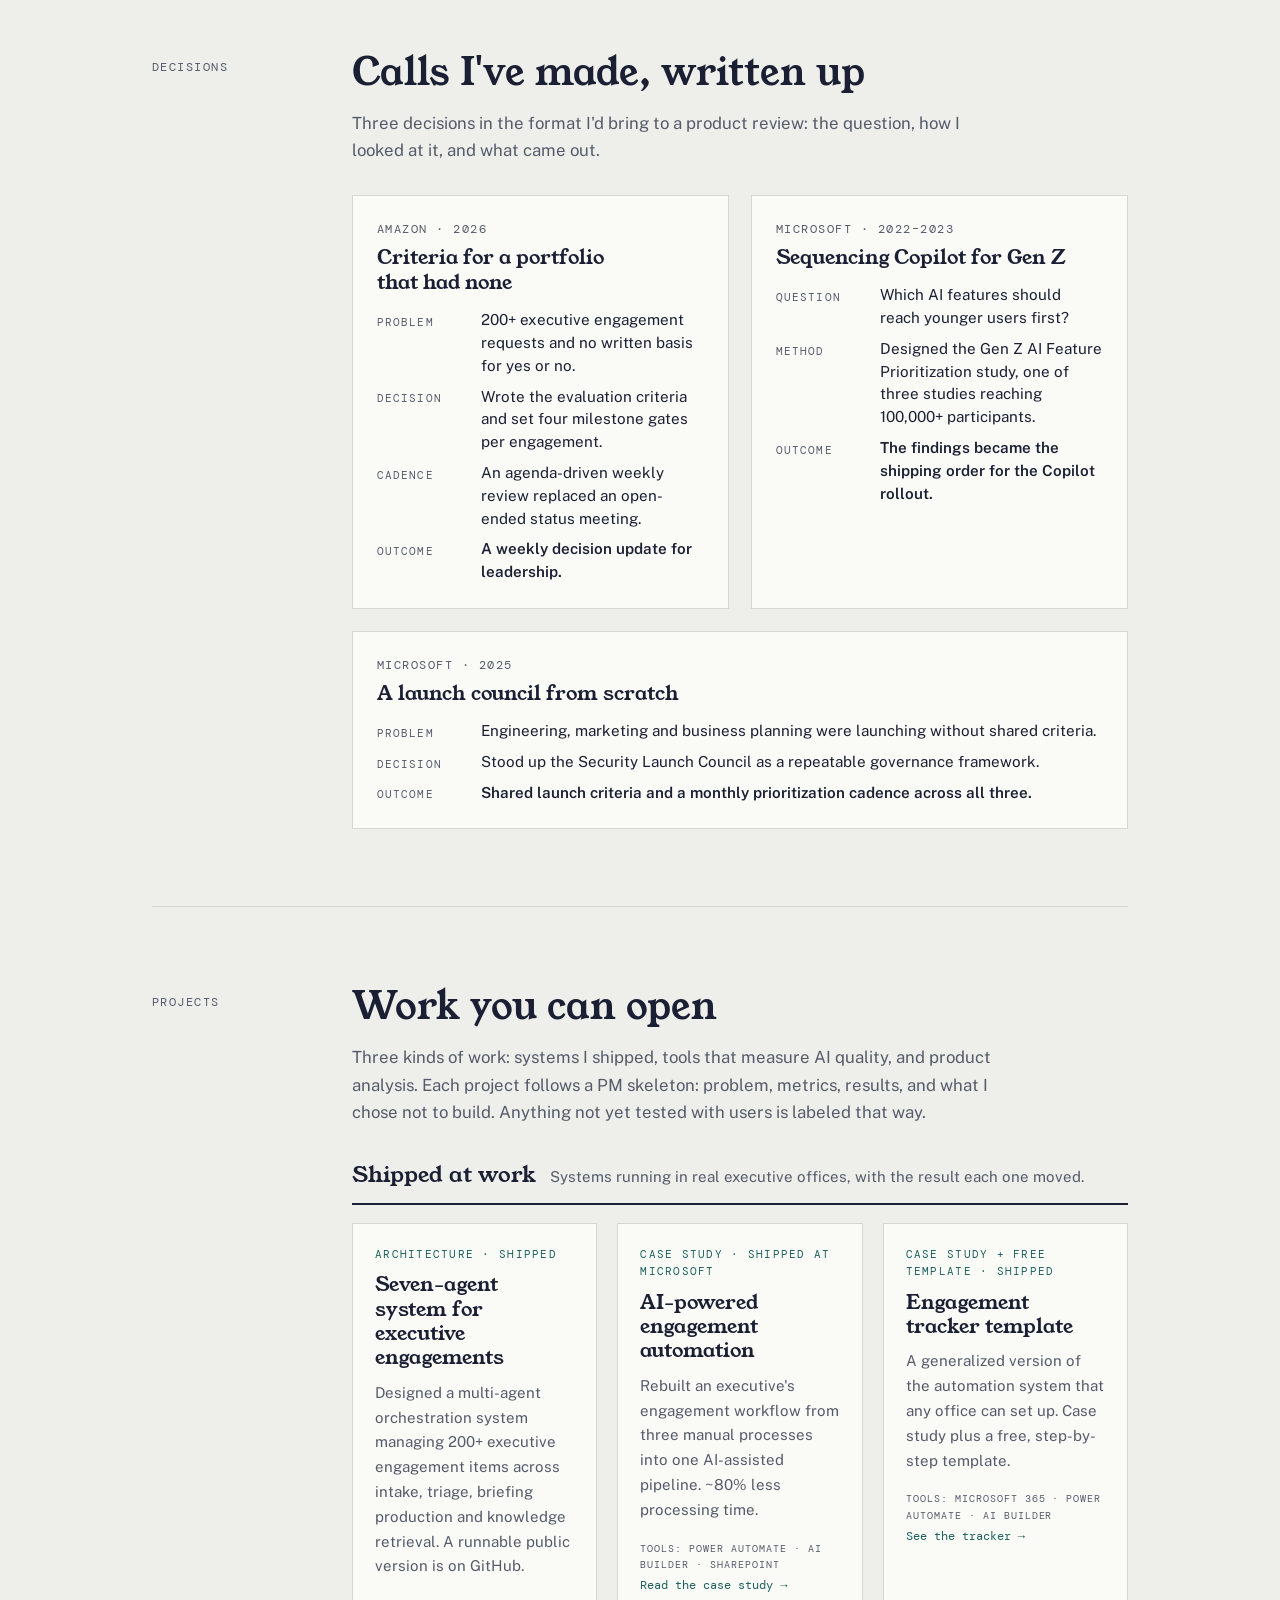
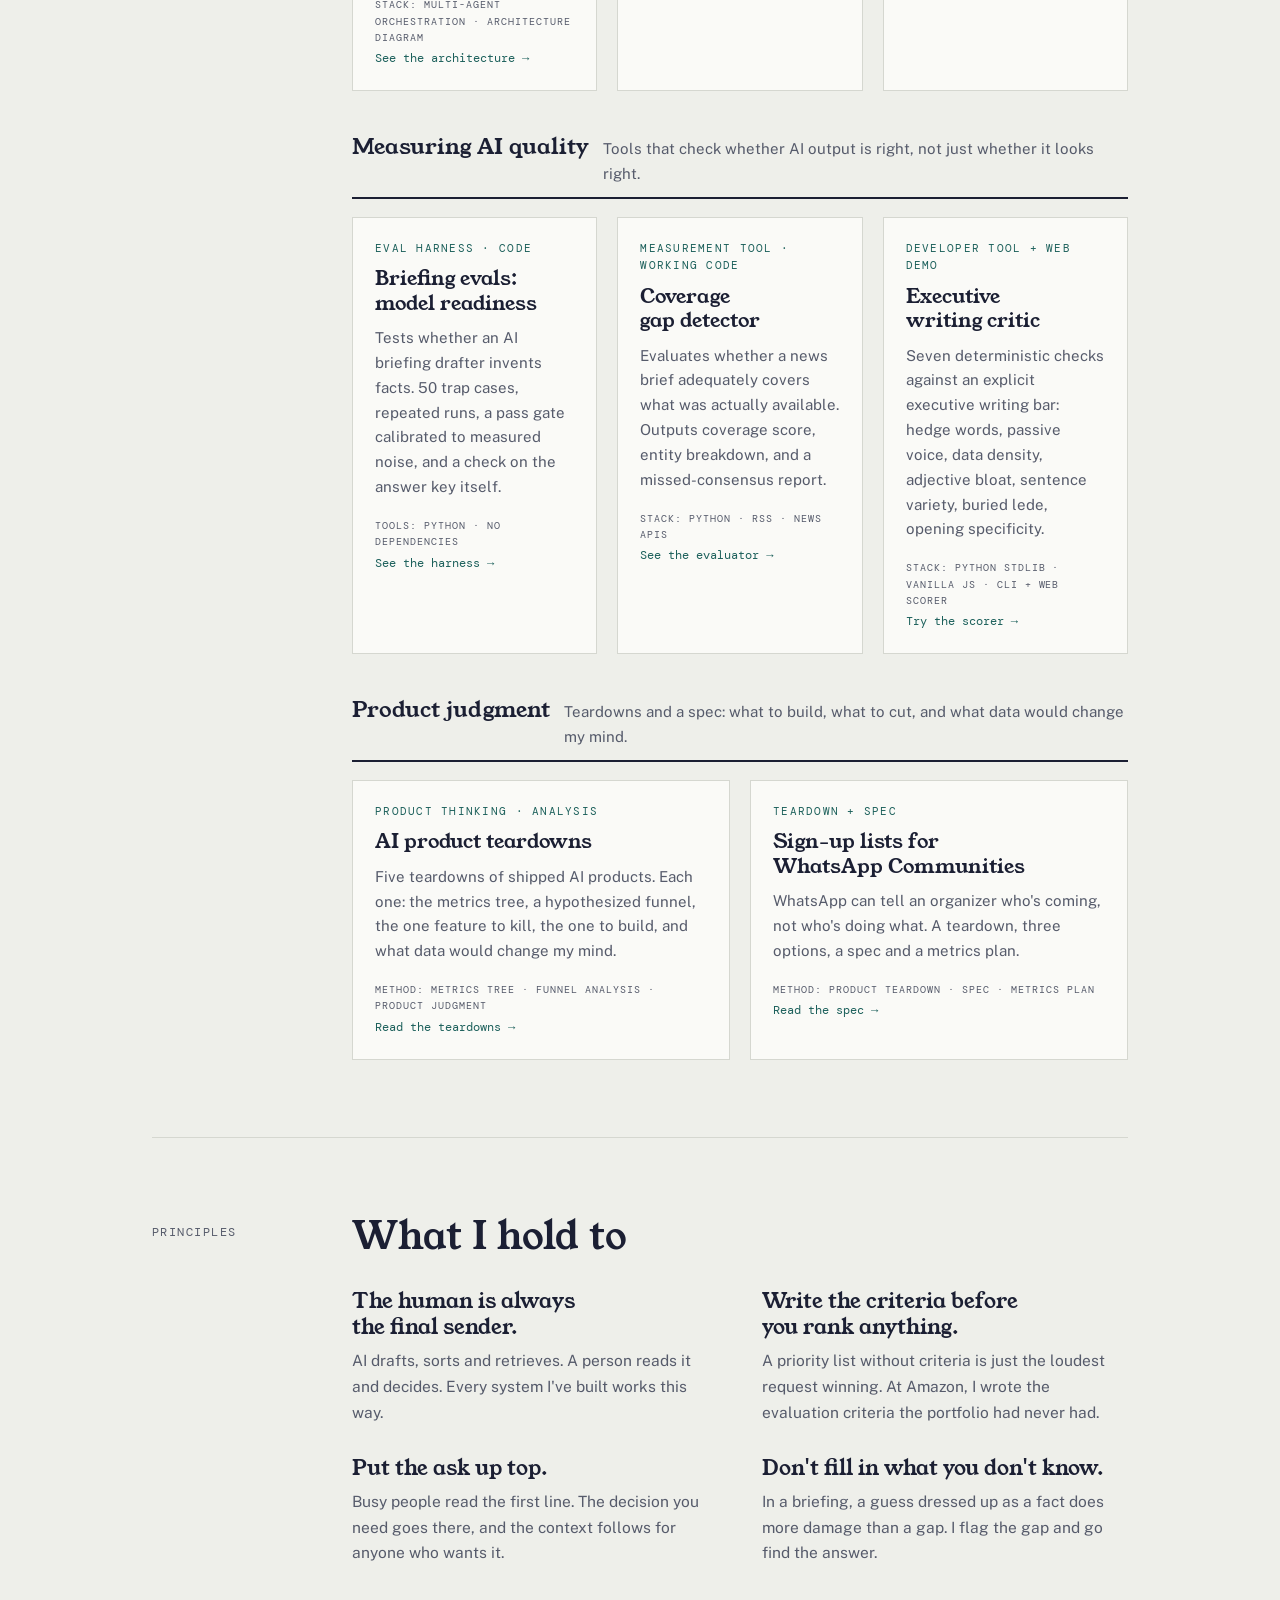
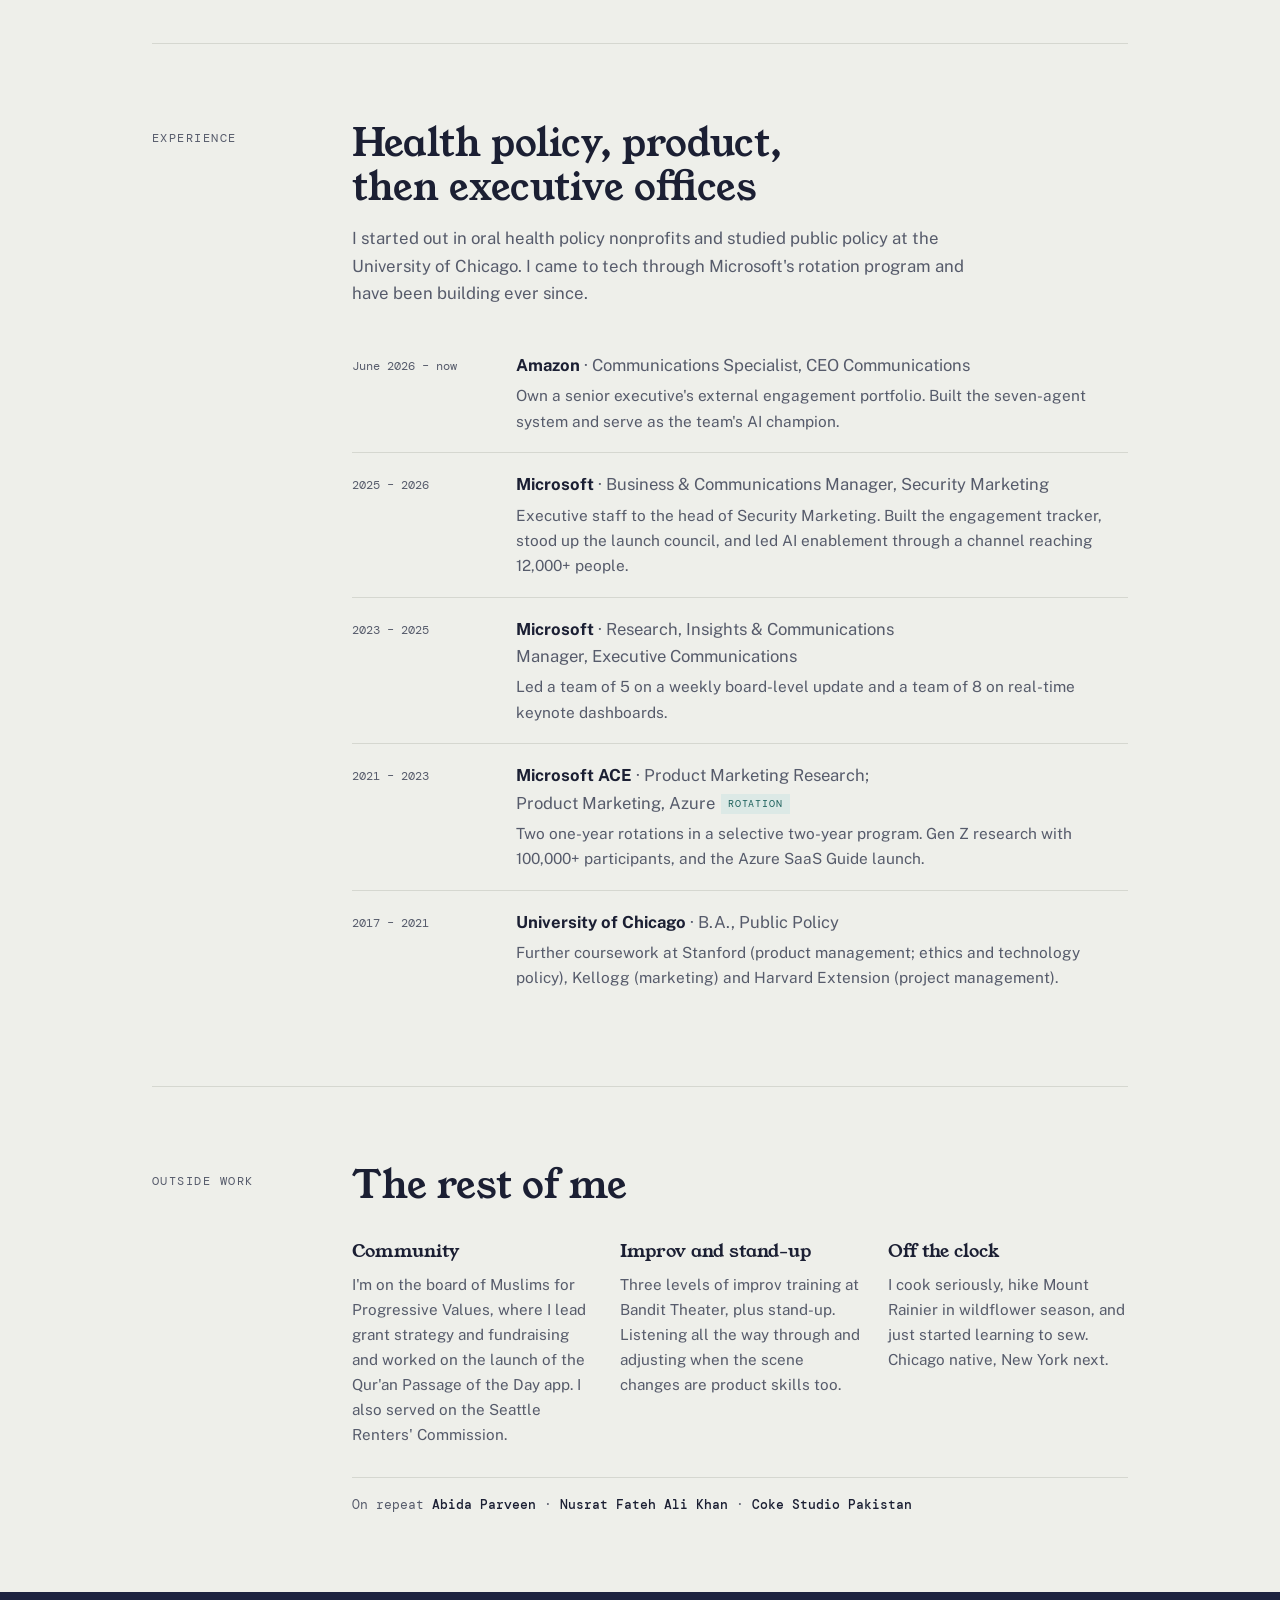
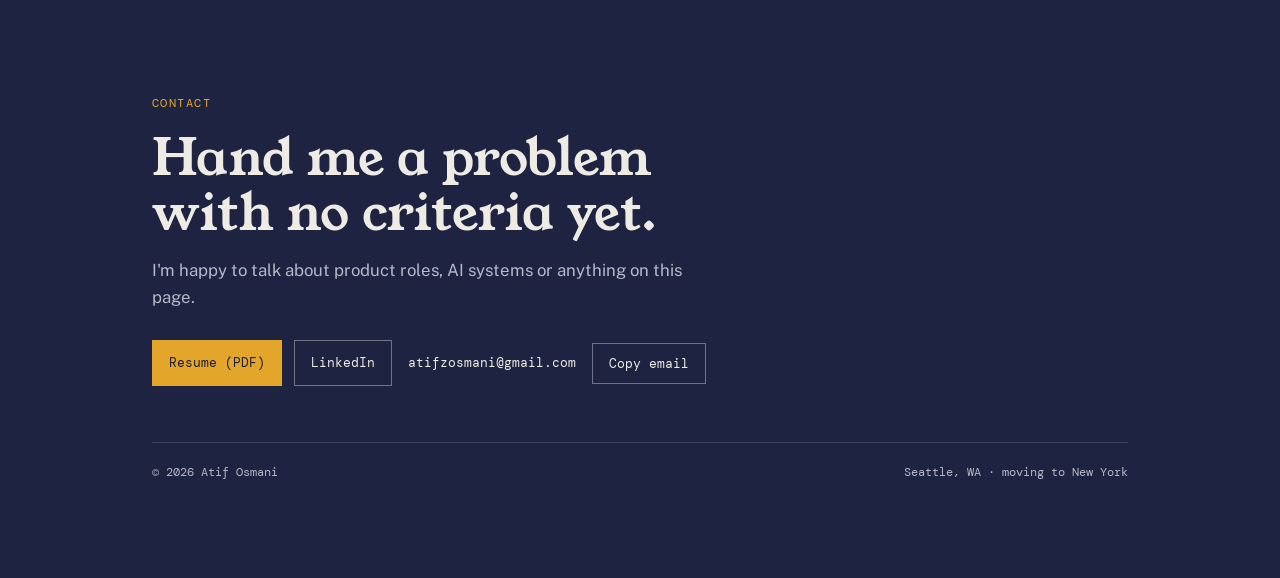
==== commit 1de752c0: "Let an odd last decision card span the row Co-Authored-By: Claude Opus 5.5 <noreply@anthropic.com>" ====
--- a/index.html
+++ b/index.html
@@ -116,6 +116,7 @@
 
 /* decision records */
 .records{display:grid;grid-template-columns:repeat(2,minmax(0,1fr));gap:22px;margin-top:30px}
+.records .record:last-child:nth-child(odd){grid-column:1/-1}
 .record{background:var(--sheet);border:1px solid var(--rule);padding:24px;min-width:0;display:flex;flex-direction:column;gap:14px}
 .record header{display:flex;flex-direction:column;gap:6px}
 .record h3{font-size:1.25rem;line-height:1.25}
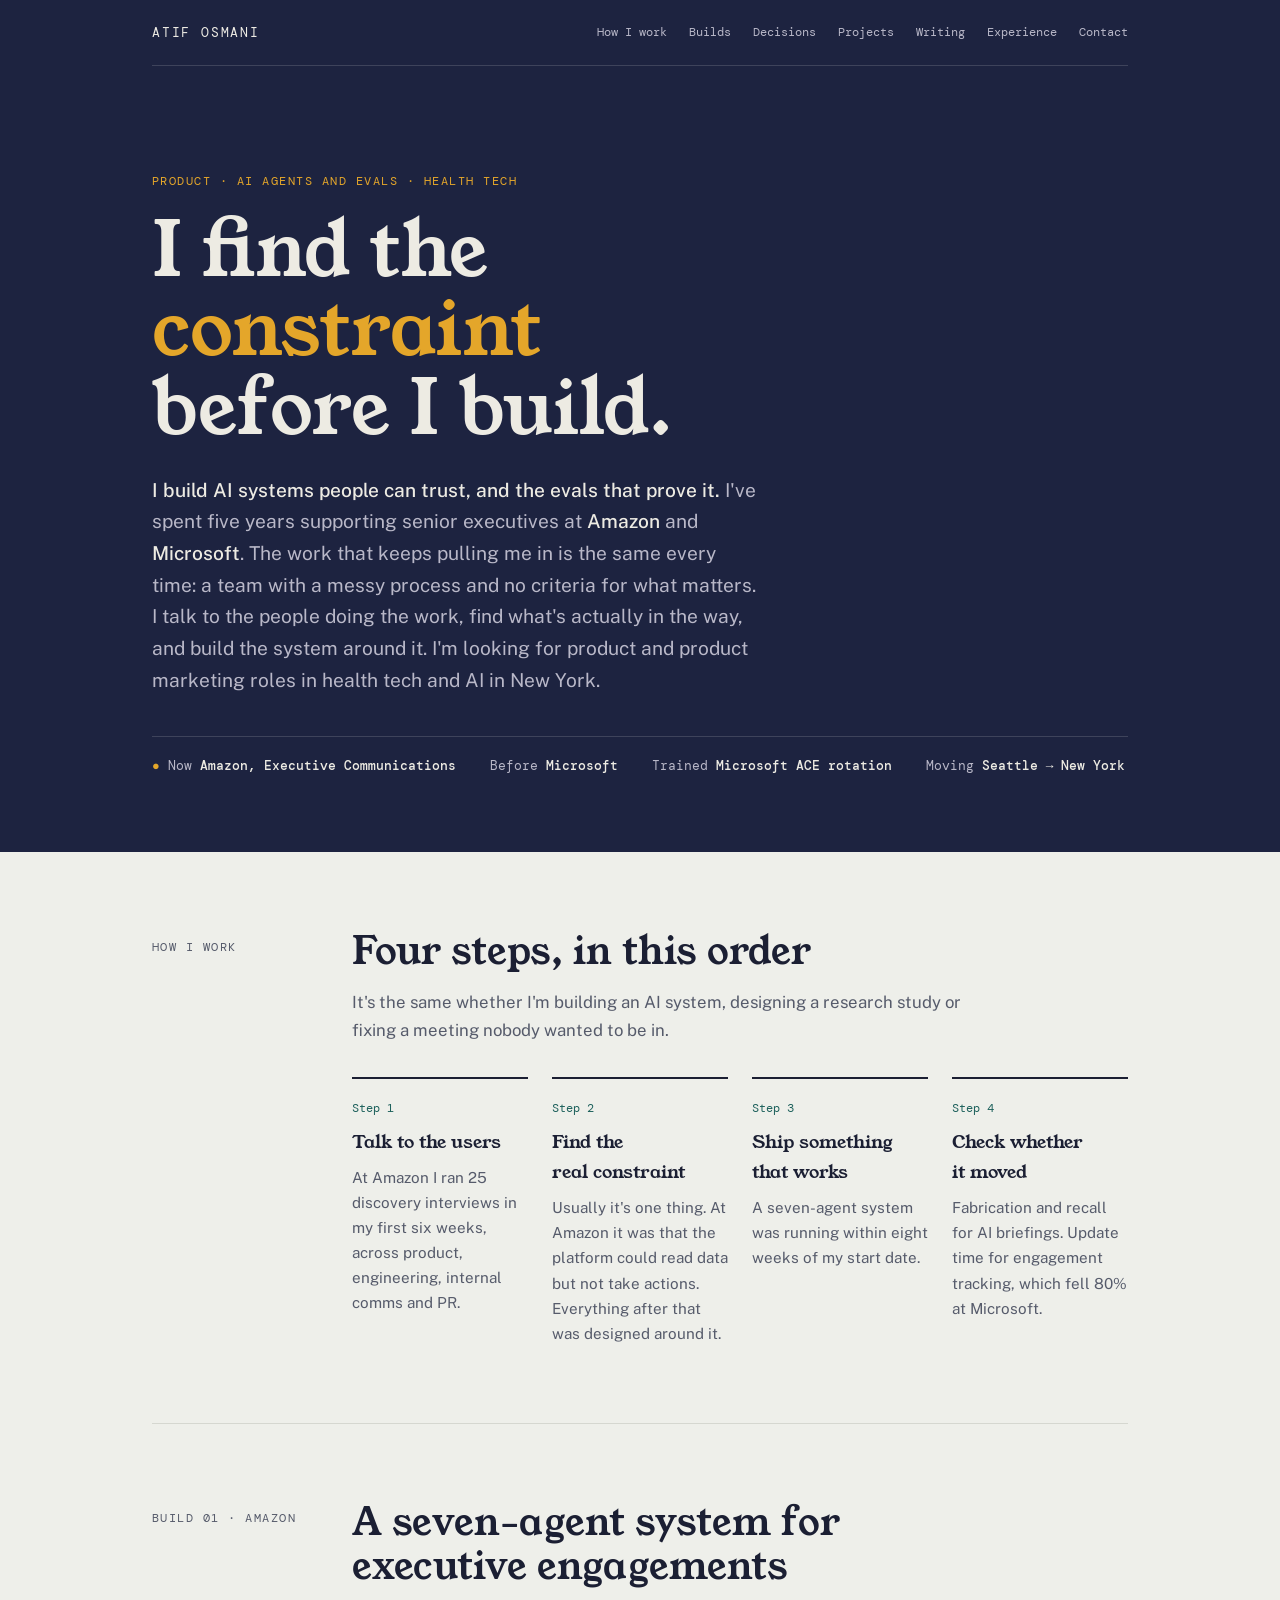
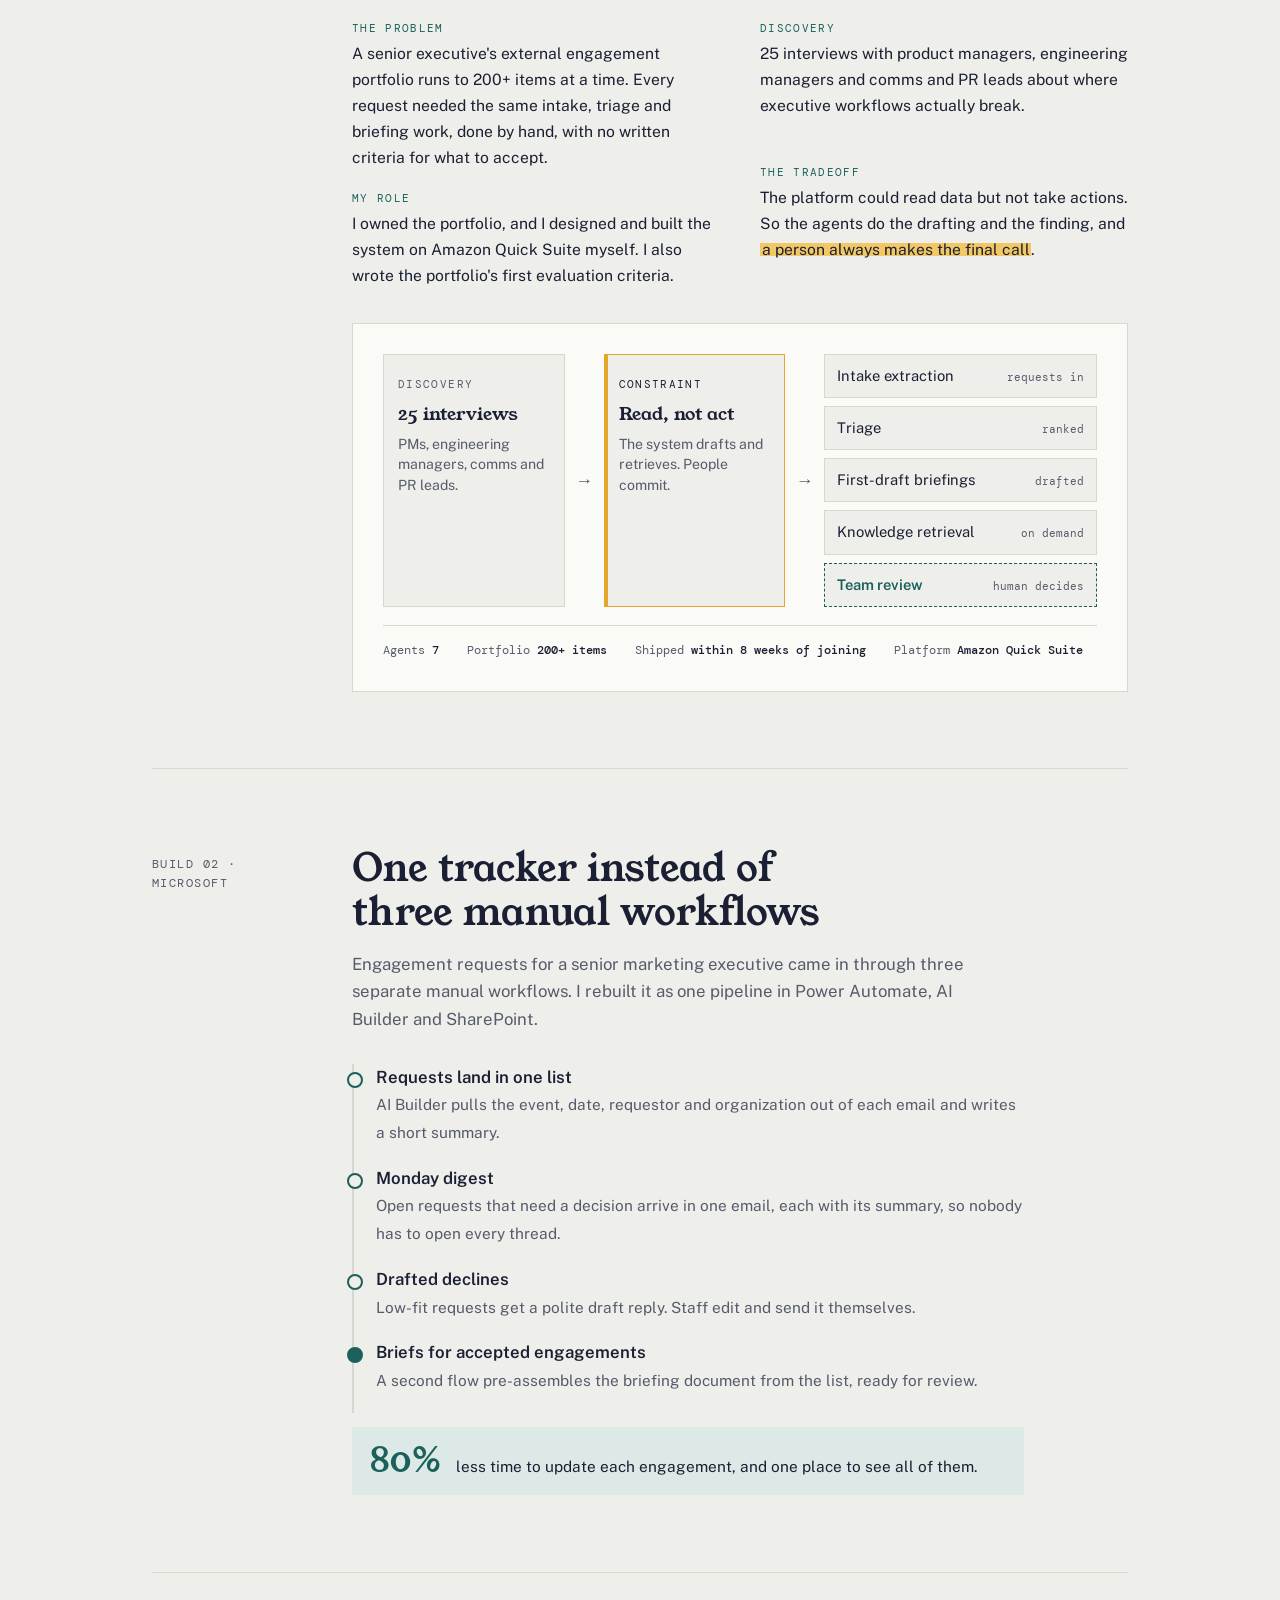
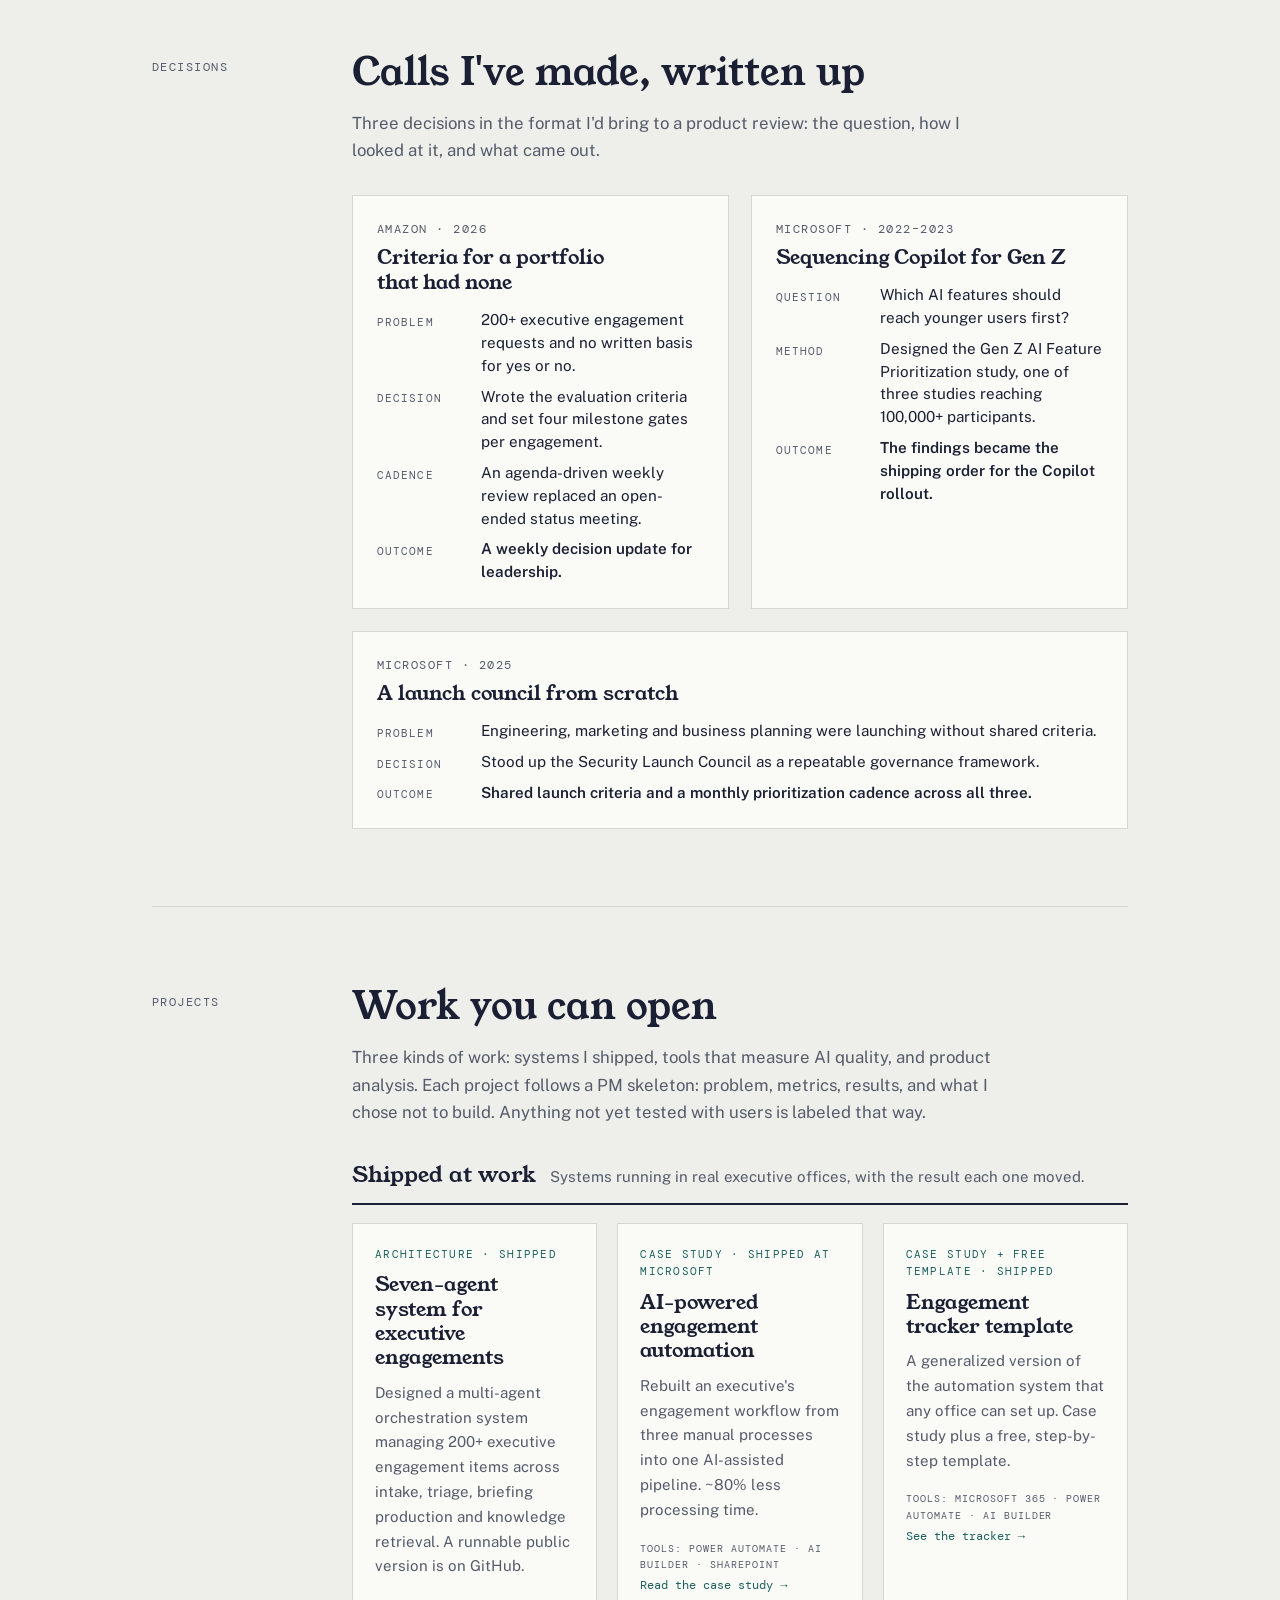
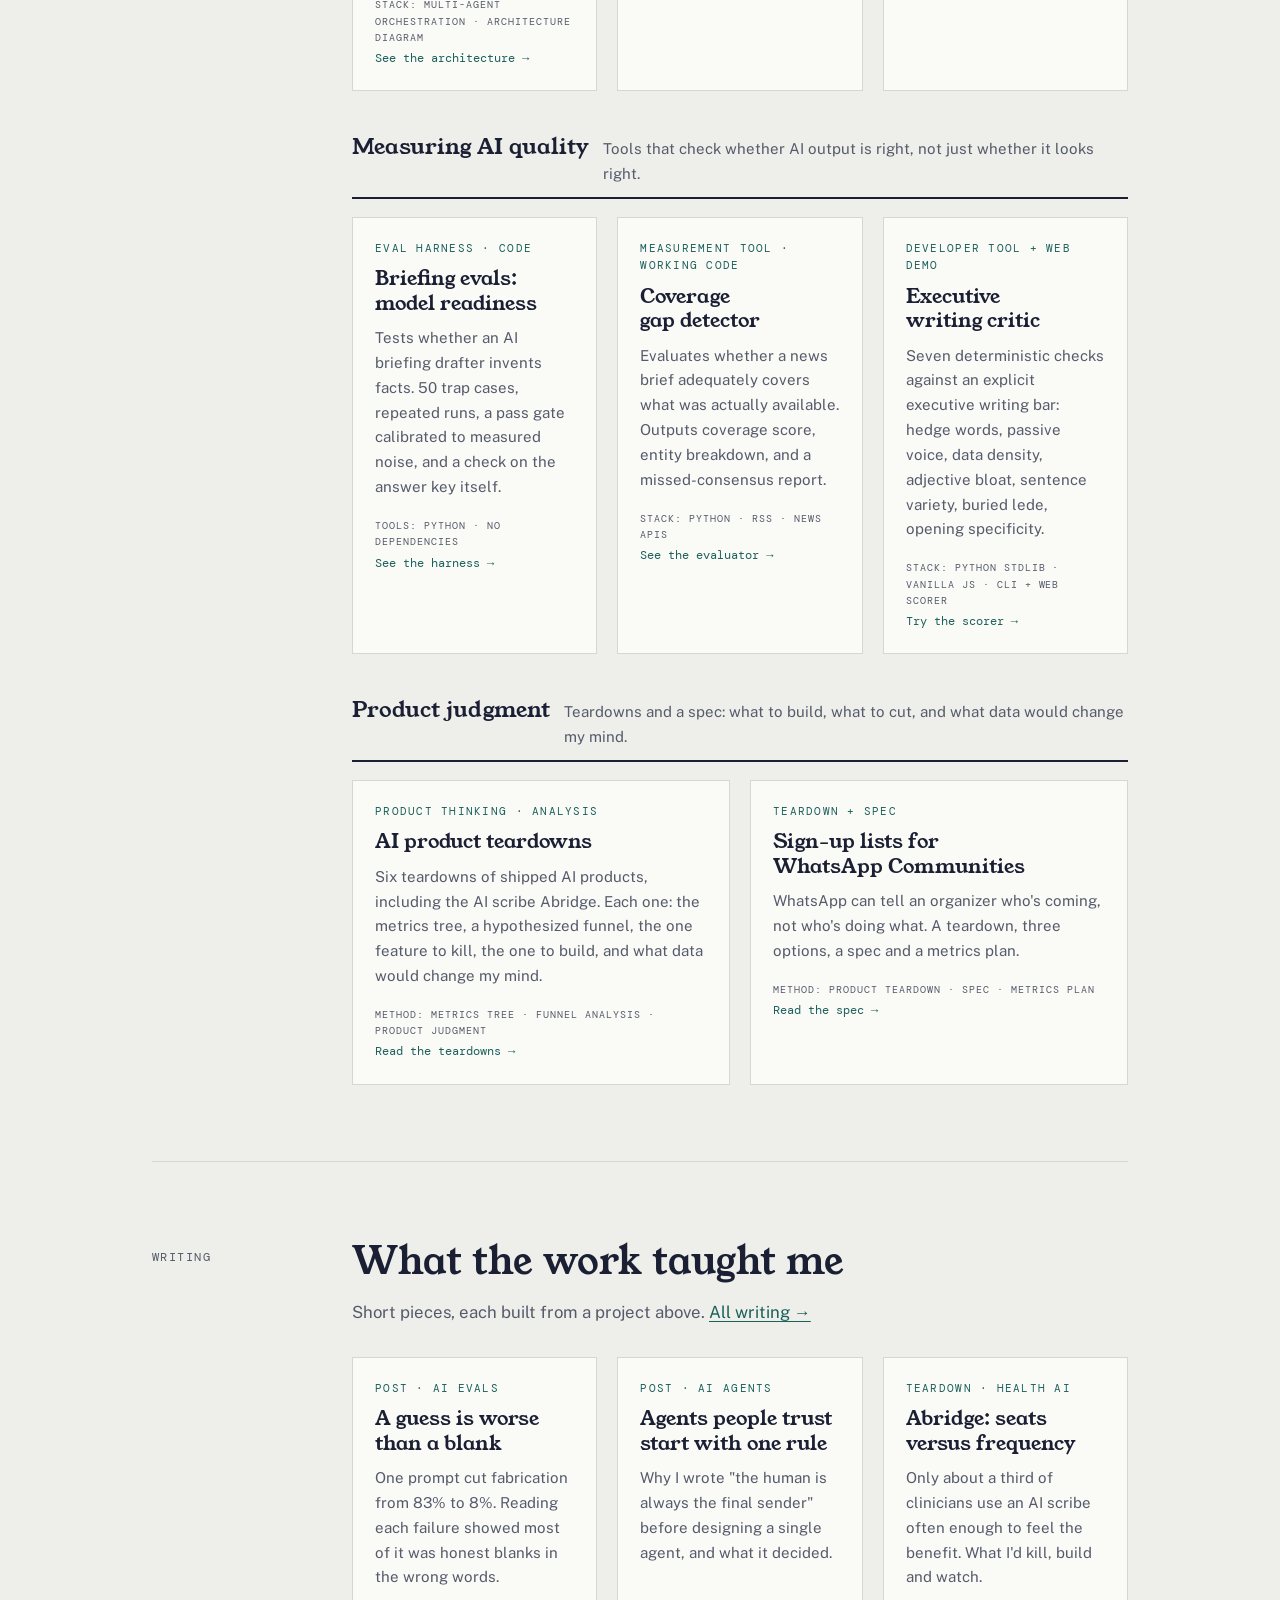
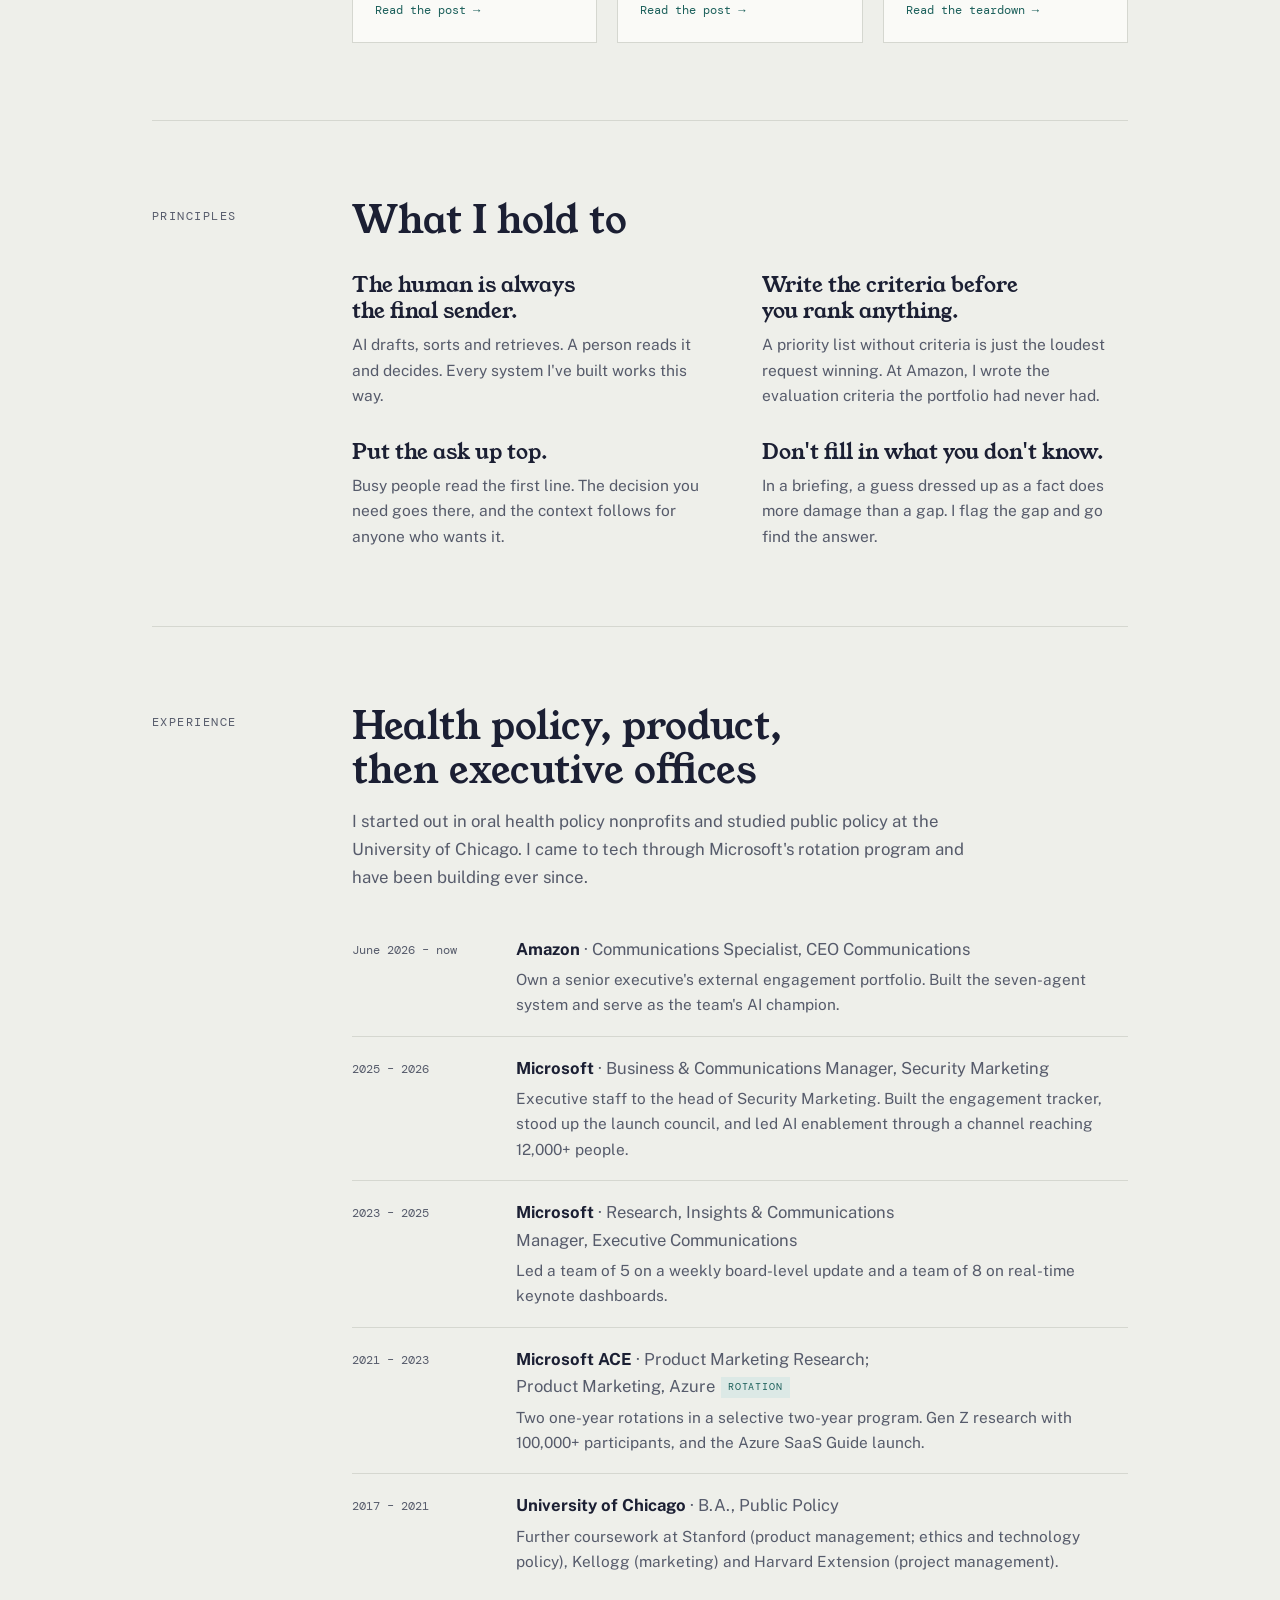
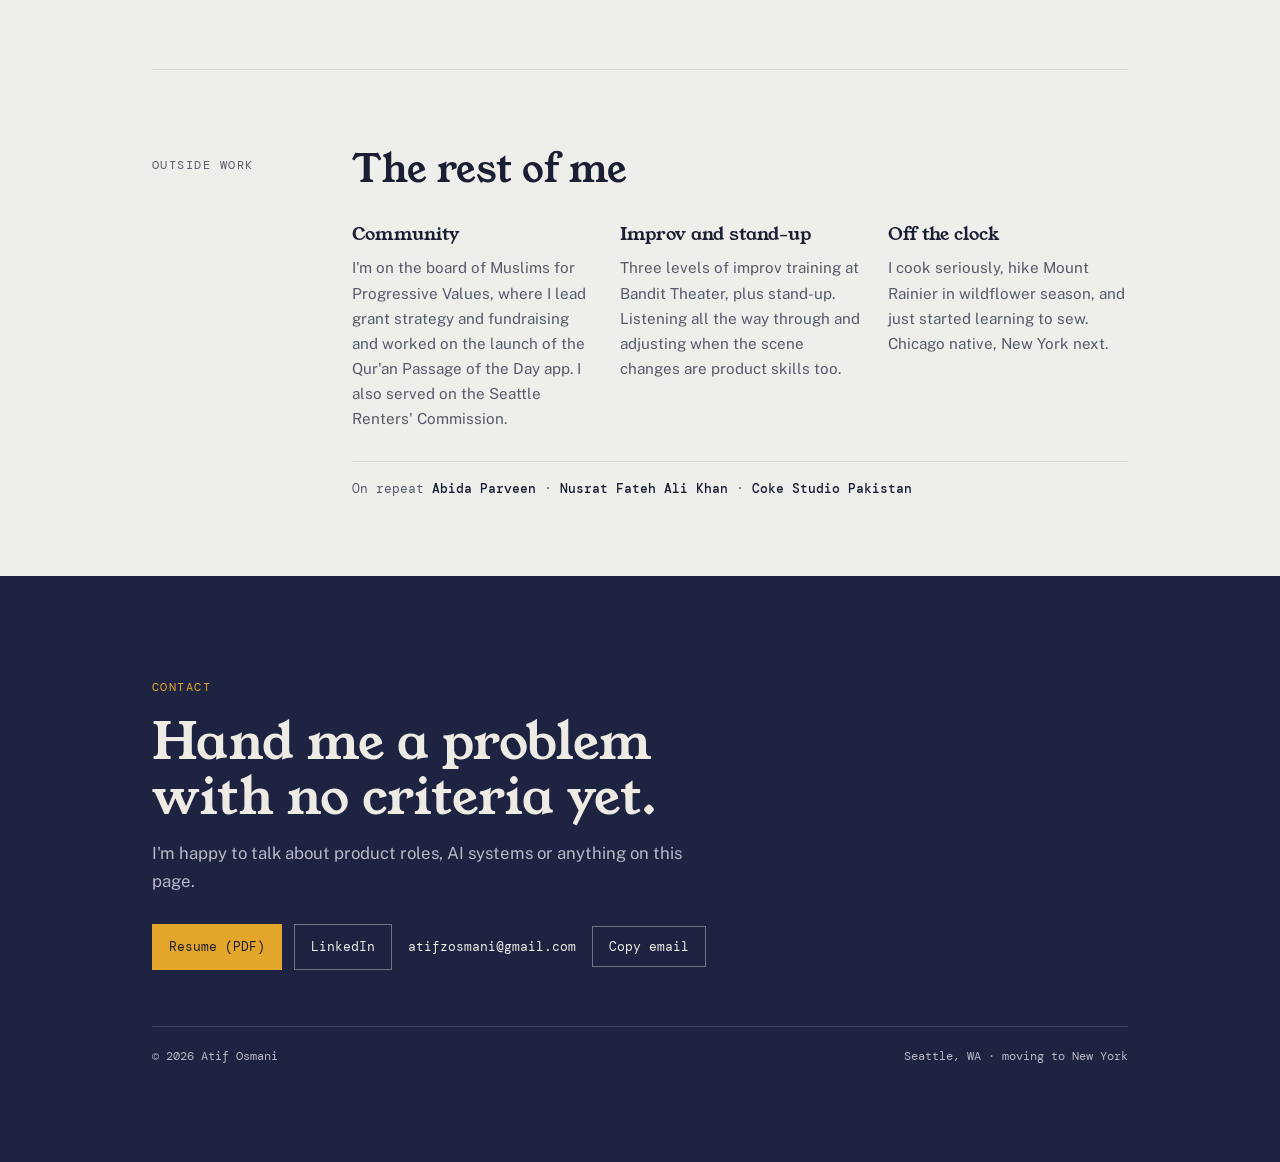
==== commit 012213df: "Add a Writing section with two posts A guess is worse than a blank (briefing evals) and Agents peopl" ====
--- a/index.html
+++ b/index.html
@@ -210,6 +210,7 @@
         <a href="#builds">Builds</a>
         <a href="#decisions">Decisions</a>
         <a href="#projects">Projects</a>
+        <a href="#writing">Writing</a>
         <a href="#experience">Experience</a>
         <a href="#contact">Contact</a>
       </nav>
@@ -414,7 +415,7 @@
         <a class="project" href="projects/ai-teardowns/">
           <span class="kind">Product thinking · Analysis</span>
           <h3>AI product teardowns</h3>
-          <p>Five teardowns of shipped AI products. Each one: the metrics tree, a hypothesized funnel, the one feature to kill, the one to build, and what data would change my mind.</p>
+          <p>Six teardowns of shipped AI products, including the AI scribe Abridge. Each one: the metrics tree, a hypothesized funnel, the one feature to kill, the one to build, and what data would change my mind.</p>
           <span class="go" style="margin-top:8px">
             <span style="display:block;font-size:.62rem;letter-spacing:.1em;text-transform:uppercase;color:var(--muted);margin-bottom:2px">Method: Metrics tree · Funnel analysis · Product judgment</span>
             Read the teardowns →
@@ -430,6 +431,34 @@
           </span>
         </a>
         </div>
+      </div>
+    </div>
+  </section>
+
+  <section class="row" id="writing">
+    <span class="label">Writing</span>
+    <div>
+      <h2>What the work taught me</h2>
+      <p class="intro">Short pieces, each built from a project above. <a href="writing/">All writing &rarr;</a></p>
+      <div class="projects">
+        <a class="project" href="writing/a-guess-is-worse-than-a-blank/">
+          <span class="kind">Post · AI evals</span>
+          <h3>A guess is worse than a blank</h3>
+          <p>One prompt cut fabrication from 83% to 8%. Reading each failure showed most of it was honest blanks in the wrong words.</p>
+          <span class="go">Read the post →</span>
+        </a>
+        <a class="project" href="writing/agents-people-trust/">
+          <span class="kind">Post · AI agents</span>
+          <h3>Agents people trust start with one rule</h3>
+          <p>Why I wrote "the human is always the final sender" before designing a single agent, and what it decided.</p>
+          <span class="go">Read the post →</span>
+        </a>
+        <a class="project" href="projects/ai-teardowns/teardown-abridge.md">
+          <span class="kind">Teardown · Health AI</span>
+          <h3>Abridge: seats versus frequency</h3>
+          <p>Only about a third of clinicians use an AI scribe often enough to feel the benefit. What I'd kill, build and watch.</p>
+          <span class="go">Read the teardown →</span>
+        </a>
       </div>
     </div>
   </section>
